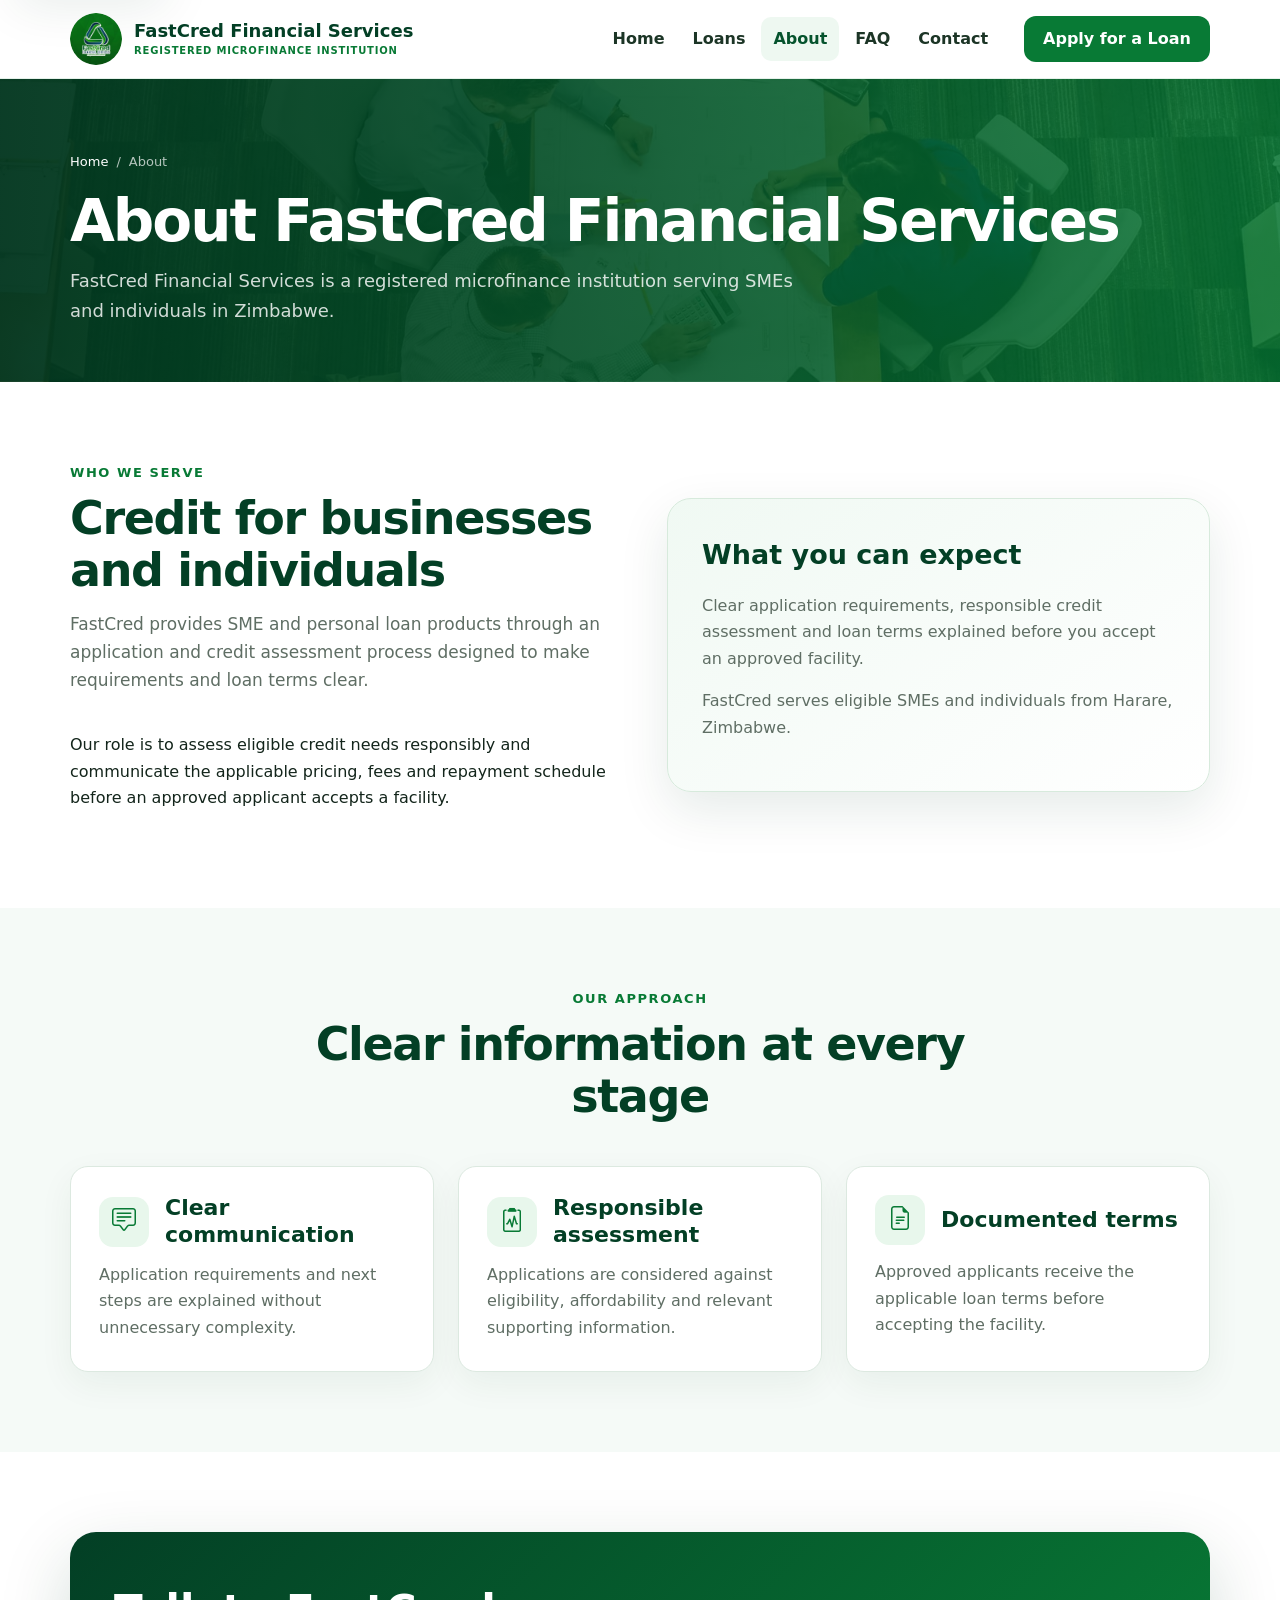
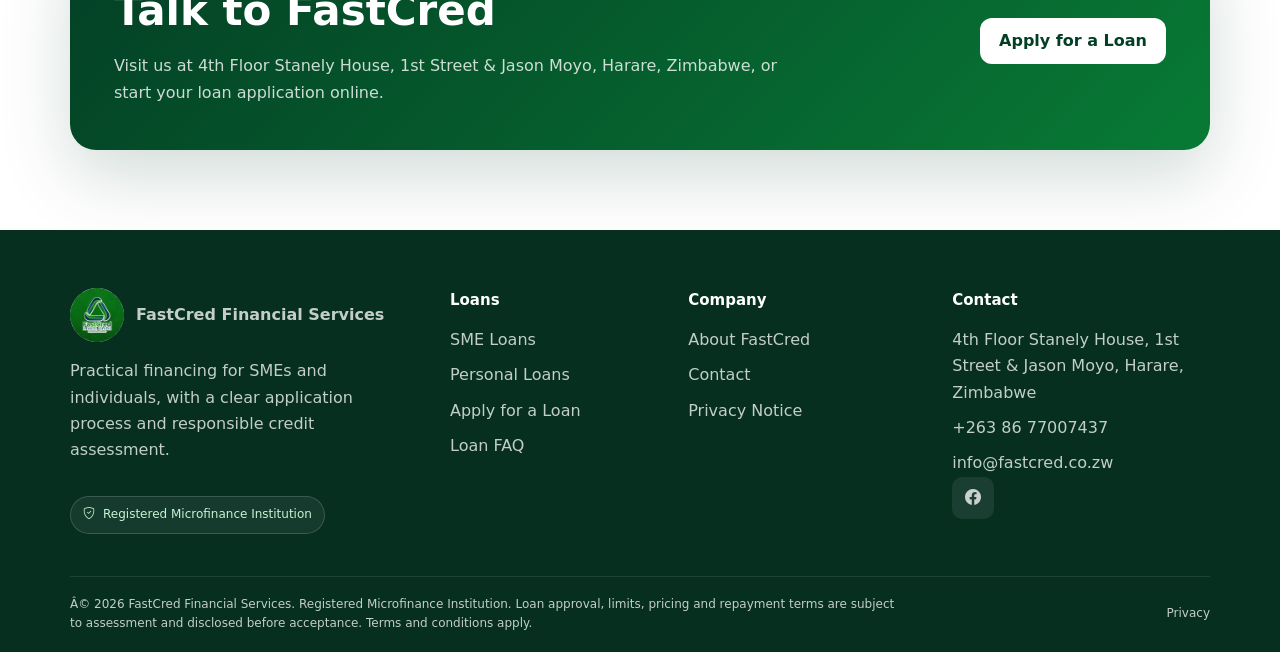
==== about.html @ 648b752f "Update address and improve SEO metadata" ====
<!DOCTYPE html>

<html lang="en"><head>
<meta charset="utf-8"/>
<meta content="width=device-width,initial-scale=1" name="viewport"/>
<title>About FastCred Financial Services | Registered Microfinance Institution Harare</title>
<meta content="Learn about FastCred Financial Services, a registered microfinance institution in Harare serving SMEs and individuals in Zimbabwe." name="description"/>
<link href="https://www.fastcred.co.zw/about.html" rel="canonical"/>
<meta content="#087a35" name="theme-color"/>
<meta content="website" property="og:type"/><meta content="About FastCred Financial Services | Registered Microfinance Institution Harare" property="og:title"/><meta content="Learn about FastCred Financial Services, a registered microfinance institution in Harare serving SMEs and individuals in Zimbabwe." property="og:description"/><meta content="https://www.fastcred.co.zw/about.html" property="og:url"/><meta content="https://www.fastcred.co.zw/assets/img/fastcred-og.webp" property="og:image"/>
<meta content="summary_large_image" name="twitter:card"/><meta content="About FastCred Financial Services | Registered Microfinance Institution Harare" name="twitter:title"/><meta content="Learn about FastCred Financial Services, a registered microfinance institution in Harare serving SMEs and individuals in Zimbabwe." name="twitter:description"/><meta content="https://www.fastcred.co.zw/assets/img/fastcred-og.webp" name="twitter:image"/>
<link href="assets/img/favicon.png" rel="icon"/><link href="assets/img/apple-touch-icon.png" rel="apple-touch-icon"/>
<link as="image" href="assets/img/fastcred-logo.webp" rel="preload" type="image/webp"/>
<link href="assets/vendor/bootstrap-icons/bootstrap-icons.min.css" rel="stylesheet"/>
<link href="assets/css/fastcred.css" rel="stylesheet"/>
<script type="application/ld+json">{"@context":"https://schema.org","@type":["FinancialService","LocalBusiness"],"name":"FastCred Financial Services","url":"https://www.fastcred.co.zw","image":"https://www.fastcred.co.zw/assets/img/fastcred-og.webp","telephone":"+263 86 77007437","email":"info@fastcred.co.zw","address":{"@type":"PostalAddress","streetAddress":"4th Floor Stanely House, 1st Street & Jason Moyo","addressLocality":"Harare","addressCountry":"ZW"},"description":"Registered Microfinance Institution in Harare, Zimbabwe offering SME and personal loans."}</script></head><body><a class="skip-link" href="#main">Skip to content</a><header class="site-header"><div class="container header-inner"><a aria-label="FastCred Financial Services home" class="brand" href="index.html"><img alt="FastCred Financial Services logo" height="52" src="assets/img/fastcred-logo.webp" width="52"/><span class="brand-copy"><span class="brand-name">FastCred Financial Services</span><span class="brand-status">Registered Microfinance Institution</span></span></a><nav aria-label="Primary navigation" class="nav"><ul class="nav-list"><li><a href="index.html">Home</a></li><li><a href="loans.html">Loans</a></li><li><a aria-current="page" href="about.html">About</a></li><li><a href="index.html#faq">FAQ</a></li><li><a href="contact.html">Contact</a></li></ul></nav><a class="btn btn-primary header-cta" href="apply.html">Apply for a Loan</a><button aria-expanded="false" aria-label="Open navigation menu" class="menu-toggle" type="button"><i aria-hidden="true" class="bi bi-list"></i></button></div></header><main id="main"><section class="page-hero"><div class="container"><div class="breadcrumbs"><a href="index.html">Home</a><span>/</span><span>About</span></div><h1>About FastCred Financial Services</h1><p>FastCred Financial Services is a registered microfinance institution serving SMEs and individuals in Zimbabwe.</p></div></section><section class="section"><div class="container split"><div><div class="section-head"><div class="section-kicker">Who we serve</div><h2>Credit for businesses and individuals</h2><p>FastCred provides SME and personal loan products through an application and credit assessment process designed to make requirements and loan terms clear.</p></div><p>Our role is to assess eligible credit needs responsibly and communicate the applicable pricing, fees and repayment schedule before an approved applicant accepts a facility.</p></div><aside class="info-panel"><h3>What you can expect</h3><p>Clear application requirements, responsible credit assessment and loan terms explained before you accept an approved facility.</p><p>FastCred serves eligible SMEs and individuals from Harare, Zimbabwe.</p></aside></div></section><section class="section section-soft"><div class="container"><div class="section-head center"><div class="section-kicker">Our approach</div><h2>Clear information at every stage</h2></div><div class="cards-3"><article class="card"><span class="card-icon"><i aria-hidden="true" class="bi bi-chat-square-text"></i></span><h3>Clear communication</h3><p>Application requirements and next steps are explained without unnecessary complexity.</p></article><article class="card"><span class="card-icon"><i aria-hidden="true" class="bi bi-clipboard2-pulse"></i></span><h3>Responsible assessment</h3><p>Applications are considered against eligibility, affordability and relevant supporting information.</p></article><article class="card"><span class="card-icon"><i aria-hidden="true" class="bi bi-file-earmark-text"></i></span><h3>Documented terms</h3><p>Approved applicants receive the applicable loan terms before accepting the facility.</p></article></div></div></section><section class="section"><div class="container"><div class="cta-band"><div><h2>Talk to FastCred</h2><p>Visit us at 4th Floor Stanely House, 1st Street & Jason Moyo, Harare, Zimbabwe, or start your loan application online.</p></div><a class="btn" href="apply.html">Apply for a Loan</a></div></div></section></main><footer class="site-footer"><div class="container"><div class="footer-grid"><div><a class="footer-brand" href="index.html"><img alt="FastCred Financial Services logo" height="54" src="assets/img/fastcred-logo.webp" width="54"/><strong>FastCred Financial Services</strong></a><p>Practical financing for SMEs and individuals, with a clear application process and responsible credit assessment.</p><span class="status-badge"><i aria-hidden="true" class="bi bi-shield-check"></i> Registered Microfinance Institution</span></div><div><h3>Loans</h3><ul><li><a href="sme-loans.html">SME Loans</a></li><li><a href="personal-loans.html">Personal Loans</a></li><li><a href="apply.html">Apply for a Loan</a></li><li><a href="index.html#faq">Loan FAQ</a></li></ul></div><div><h3>Company</h3><ul><li><a href="about.html">About FastCred</a></li><li><a href="contact.html">Contact</a></li><li><a href="privacy.html">Privacy Notice</a></li></ul></div><div><h3>Contact</h3><ul><li>4th Floor Stanely House, 1st Street & Jason Moyo, Harare, Zimbabwe</li><li><a href="tel:+2638677007437">+263 86 77007437</a></li><li><a href="mailto:info@fastcred.co.zw">info@fastcred.co.zw</a></li></ul><div aria-label="Social media" class="socials"><a aria-label="FastCred on Facebook" href="https://www.facebook.com/share/1ApMrbgxHn/?mibextid=wwXIfr" rel="noopener noreferrer" target="_blank"><i aria-hidden="true" class="bi bi-facebook"></i></a></div></div></div><div class="footer-bottom"><div class="disclaimer">Â© <span data-year=""></span> FastCred Financial Services. Registered Microfinance Institution. Loan approval, limits, pricing and repayment terms are subject to assessment and disclosed before acceptance. Terms and conditions apply.</div><div><a href="privacy.html">Privacy</a></div></div></div></footer><script defer="" src="assets/js/fastcred.js"></script></body></html>
---- assets/css/fastcred.css ----
:root{--fc-green:#087a35;--fc-green-dark:#05532d;--fc-green-deep:#033f25;--fc-lime:#34c759;--fc-navy:#083b55;--fc-ink:#13251b;--fc-muted:#5f6e64;--fc-bg:#f5faf7;--fc-white:#fff;--fc-line:#dce9e0;--fc-shadow:0 18px 50px rgba(3,63,37,.10);--s1:4px;--s2:8px;--s3:16px;--s4:24px;--s5:32px;--s6:48px;--s7:64px;--radius:18px;--header-h:78px}
*{box-sizing:border-box}html{scroll-behavior:smooth;scroll-padding-top:92px}body{margin:0;font-family:Inter,ui-sans-serif,system-ui,-apple-system,BlinkMacSystemFont,"Segoe UI",sans-serif;color:var(--fc-ink);background:#fff;line-height:1.65;-webkit-font-smoothing:antialiased}img{max-width:100%;height:auto}a{color:var(--fc-green);text-decoration:none}a:hover{color:var(--fc-green-dark)}:focus-visible{outline:3px solid #f0b429;outline-offset:3px;border-radius:6px}.container{width:min(1140px,calc(100% - 32px));margin-inline:auto}.skip-link{position:absolute;left:16px;top:-60px;z-index:9999;background:#fff;padding:10px 14px;border-radius:8px;box-shadow:var(--fc-shadow)}.skip-link:focus{top:12px}
.site-header{position:sticky;top:0;z-index:1000;background:rgba(255,255,255,.96);backdrop-filter:blur(14px);border-bottom:1px solid rgba(8,122,53,.10)}.header-inner{height:var(--header-h);display:flex;align-items:center;gap:var(--s4)}.brand{display:flex;align-items:center;gap:12px;min-width:250px;color:var(--fc-green-deep)}.brand img{width:52px;height:52px;object-fit:cover;border-radius:50%;display:block}.brand-copy{display:flex;flex-direction:column;line-height:1.05}.brand-name{font-weight:850;font-size:18px}.brand-status{font-size:10px;letter-spacing:.08em;text-transform:uppercase;color:var(--fc-green);font-weight:750;margin-top:5px}.nav{margin-left:auto}.nav-list{display:flex;align-items:center;gap:4px;list-style:none;margin:0;padding:0}.nav-list a{display:inline-flex;align-items:center;justify-content:center;min-height:44px;padding:8px 12px;color:#1c3526;font-weight:650;border-radius:10px}.nav-list a:hover,.nav-list a[aria-current="page"]{background:#eef8f1;color:var(--fc-green-dark)}.btn{display:inline-flex;align-items:center;justify-content:center;gap:8px;min-height:46px;padding:10px 18px;border-radius:12px;border:1px solid transparent;font-weight:800;line-height:1.1;transition:.2s ease;cursor:pointer}.btn-primary{background:var(--fc-green);color:#fff}.btn-primary:hover{background:var(--fc-green-dark);color:#fff;transform:translateY(-1px)}.btn-outline{border-color:rgba(255,255,255,.62);color:#fff;background:transparent}.btn-outline:hover{background:#fff;color:var(--fc-green-dark)}.btn-light-outline{border-color:#c9ddd0;color:var(--fc-green-dark);background:#fff}.btn-light-outline:hover{border-color:var(--fc-green);background:#f0f8f3}.header-cta{white-space:nowrap}.menu-toggle{display:none;margin-left:auto;width:46px;height:46px;border:1px solid var(--fc-line);background:#fff;border-radius:12px;align-items:center;justify-content:center;font-size:24px;color:var(--fc-green-deep)}
 .hero{position:relative;overflow:hidden;background-image:linear-gradient(90deg,rgba(2,45,27,.94) 0%,rgba(3,70,39,.88) 46%,rgba(4,92,44,.66) 100%),url("../img/fastcred-hero.webp");background-size:cover;background-position:center 43%;color:#fff;padding:96px 0 82px;isolation:isolate}.hero:before,.hero:after{content:"";position:absolute;border-radius:50%;filter:blur(0);pointer-events:none}.hero:before{width:520px;height:520px;right:-220px;top:-220px;background:rgba(77,220,118,.14)}.hero:after{width:420px;height:420px;left:-250px;bottom:-300px;background:rgba(255,255,255,.08)}.hero-grid{position:relative;display:grid;grid-template-columns:1.08fr .92fr;gap:64px;align-items:center}.eyebrow{display:inline-flex;align-items:center;gap:8px;padding:8px 12px;border-radius:999px;background:rgba(255,255,255,.11);border:1px solid rgba(255,255,255,.18);font-size:13px;font-weight:800;letter-spacing:.03em}.hero h1{font-size:clamp(42px,5.7vw,72px);line-height:1.02;margin:20px 0 20px;letter-spacing:-.045em;max-width:820px}.hero h1 span{color:#97f0ae}.hero p{font-size:19px;color:rgba(255,255,255,.84);max-width:660px;margin:0 0 28px}.hero-actions{display:flex;flex-wrap:wrap;gap:12px}.trust-row{display:flex;flex-wrap:wrap;gap:18px;margin-top:32px;color:rgba(255,255,255,.82);font-size:14px}.trust-item{display:flex;align-items:center;gap:8px}.trust-dot{width:8px;height:8px;background:#91f2aa;border-radius:50%;box-shadow:0 0 0 5px rgba(145,242,170,.12)}.loan-visual{position:relative;background:rgba(255,255,255,.97);color:var(--fc-ink);border-radius:28px;padding:30px;box-shadow:0 30px 90px rgba(2,28,17,.30);border:1px solid rgba(255,255,255,.7)}.loan-visual .mini-label{color:var(--fc-muted);font-size:13px;font-weight:750;text-transform:uppercase;letter-spacing:.08em}.loan-visual h2{font-size:28px;line-height:1.18;color:var(--fc-green-deep);margin:8px 0 20px}.loan-path{display:grid;gap:12px}.loan-step{display:flex;align-items:center;gap:14px;padding:14px;border-radius:14px;background:#f4faf6}.step-icon{width:42px;height:42px;flex:0 0 42px;border-radius:12px;background:#e5f7ea;color:var(--fc-green);display:inline-flex;align-items:center;justify-content:center;font-size:20px}.loan-step strong{display:block;font-size:15px}.loan-step small{display:block;color:var(--fc-muted);margin-top:2px}.visual-note{margin-top:18px;padding:14px 16px;border-left:4px solid var(--fc-green);background:#edf8f1;border-radius:10px;font-size:13px;color:#34513e}
.section{padding:80px 0}.section-soft{background:var(--fc-bg)}.section-dark{background:var(--fc-green-deep);color:#fff}.section-head{max-width:720px;margin-bottom:38px}.section-head.center{text-align:center;margin-inline:auto;margin-bottom:44px}.section-kicker{font-size:13px;font-weight:850;text-transform:uppercase;letter-spacing:.12em;color:var(--fc-green);margin-bottom:10px}.section-dark .section-kicker{color:#9eeaae}.section-head h2{font-size:clamp(30px,4vw,46px);line-height:1.12;letter-spacing:-.03em;margin:0 0 14px;color:var(--fc-green-deep)}.section-dark .section-head h2{color:#fff}.section-head p{margin:0;color:var(--fc-muted);font-size:17px}.section-dark .section-head p{color:rgba(255,255,255,.78)}
.cards-2,.cards-3,.cards-4{display:grid;gap:24px}.cards-2{grid-template-columns:repeat(2,1fr)}.cards-3{grid-template-columns:repeat(3,1fr)}.cards-4{grid-template-columns:repeat(4,1fr)}.card{background:#fff;border:1px solid var(--fc-line);border-radius:var(--radius);padding:28px;box-shadow:0 12px 35px rgba(3,63,37,.06)}.card-icon{width:50px;height:50px;display:inline-flex;align-items:center;justify-content:center;border-radius:14px;background:#e8f7ec;color:var(--fc-green);font-size:24px;margin-bottom:18px}.card h2,.card h3{font-size:22px;line-height:1.2;color:var(--fc-green-deep);margin:0 0 10px}.card p{color:var(--fc-muted);margin:0 0 18px}.card-link{font-weight:800;display:inline-flex;align-items:center;gap:7px}.feature-list{list-style:none;padding:0;margin:18px 0 0;display:grid;gap:10px}.feature-list li{display:flex;align-items:flex-start;gap:10px;color:#405247}.feature-list i{color:var(--fc-green);font-size:18px;line-height:1.45}
.process{display:grid;grid-template-columns:repeat(4,1fr);gap:18px;counter-reset:step}.process-step{position:relative;padding:26px 22px;background:#fff;border:1px solid var(--fc-line);border-radius:18px}.process-step:before{counter-increment:step;content:counter(step);display:inline-flex;align-items:center;justify-content:center;width:38px;height:38px;border-radius:50%;background:var(--fc-green);color:#fff;font-weight:900;margin-bottom:18px}.process-step h3{font-size:18px;margin:0 0 8px;color:var(--fc-green-deep)}.process-step p{margin:0;color:var(--fc-muted);font-size:14px}
.split{display:grid;grid-template-columns:1fr 1fr;gap:54px;align-items:center}.check-grid{display:grid;grid-template-columns:1fr 1fr;gap:12px}.check-item{display:flex;align-items:center;gap:10px;padding:13px 14px;border:1px solid var(--fc-line);border-radius:12px;background:#fff}.check-item i{color:var(--fc-green);font-size:20px}.info-panel{padding:34px;border-radius:24px;background:linear-gradient(145deg,#f0f9f3,#fff);border:1px solid #d7eadc;box-shadow:var(--fc-shadow)}.info-panel h3{font-size:27px;color:var(--fc-green-deep);margin:0 0 12px}.info-panel p{color:var(--fc-muted)}
.faq{display:grid;gap:12px}.faq details{border:1px solid var(--fc-line);border-radius:14px;background:#fff;padding:0 18px}.faq summary{cursor:pointer;list-style:none;display:flex;align-items:center;justify-content:space-between;gap:16px;min-height:62px;font-weight:800;color:var(--fc-green-deep)}.faq summary::-webkit-details-marker{display:none}.faq summary:after{content:"+";font-size:24px;color:var(--fc-green)}.faq details[open] summary:after{content:"−"}.faq .answer{padding:0 0 18px;color:var(--fc-muted)}
.cta-band{background:linear-gradient(135deg,var(--fc-green-deep),var(--fc-green));border-radius:26px;padding:44px;display:flex;align-items:center;justify-content:space-between;gap:30px;color:#fff;box-shadow:0 26px 70px rgba(3,63,37,.18)}.cta-band h2{font-size:clamp(28px,4vw,42px);margin:0 0 8px}.cta-band p{margin:0;color:rgba(255,255,255,.8);max-width:680px}.cta-band .btn{background:#fff;color:var(--fc-green-deep)}
.page-hero{background:linear-gradient(135deg,#063d27,#087a35);color:#fff;padding:72px 0 56px}.page-hero .breadcrumbs{display:flex;align-items:center;gap:8px;font-size:13px;color:rgba(255,255,255,.7);margin-bottom:18px}.page-hero .breadcrumbs a{color:#fff}.page-hero h1{font-size:clamp(38px,5vw,58px);line-height:1.07;letter-spacing:-.035em;margin:0 0 14px}.page-hero p{max-width:760px;font-size:18px;color:rgba(255,255,255,.82);margin:0}.form-wrap{display:grid;grid-template-columns:1.15fr .85fr;gap:32px;align-items:start}.form-card{background:#fff;border:1px solid var(--fc-line);border-radius:22px;padding:32px;box-shadow:var(--fc-shadow)}.form-grid{display:grid;grid-template-columns:1fr 1fr;gap:18px}.field{display:flex;flex-direction:column;gap:7px}.field.full{grid-column:1/-1}.field label{font-weight:750;font-size:14px;color:#2e4435}.field input,.field select,.field textarea{width:100%;min-height:48px;border:1px solid #cbded1;border-radius:11px;padding:10px 12px;background:#fff;color:var(--fc-ink);font:inherit}.field textarea{min-height:120px;resize:vertical}.field input:focus,.field select:focus,.field textarea:focus{outline:3px solid rgba(8,122,53,.12);border-color:var(--fc-green)}.help{font-size:12px;color:var(--fc-muted)}.form-status{display:none;margin-top:14px;padding:12px;border-radius:10px}.contact-stack{display:grid;gap:14px}.contact-item{display:flex;align-items:flex-start;gap:13px;padding:18px;border:1px solid var(--fc-line);border-radius:14px;background:#fff}.contact-item i{width:40px;height:40px;display:inline-flex;align-items:center;justify-content:center;border-radius:11px;background:#e8f7ec;color:var(--fc-green);font-size:20px;flex:0 0 40px}.contact-item strong{display:block;color:var(--fc-green-deep)}.contact-item span,.contact-item a{color:var(--fc-muted)}
.site-footer{background:#062f20;color:rgba(255,255,255,.76);padding:58px 0 0}.footer-grid{display:grid;grid-template-columns:1.35fr .8fr .9fr 1fr;gap:32px;padding-bottom:42px}.footer-brand{display:flex;align-items:center;gap:12px;margin-bottom:16px;color:#fff}.footer-brand img{width:54px;height:54px;border-radius:50%;object-fit:cover}.site-footer h2,.site-footer h3{color:#fff}.site-footer h3{font-size:15px;margin:0 0 14px}.site-footer ul{list-style:none;padding:0;margin:0;display:grid;gap:9px}.site-footer a{color:rgba(255,255,255,.76)}.site-footer a:hover{color:#fff}.status-badge{display:inline-flex;align-items:center;gap:8px;margin-top:16px;padding:8px 12px;border:1px solid rgba(255,255,255,.16);border-radius:999px;font-size:12px;color:#c7f4d2;background:rgba(255,255,255,.06)}.footer-bottom{border-top:1px solid rgba(255,255,255,.10);padding:18px 0;display:flex;align-items:center;justify-content:space-between;gap:16px;font-size:12px}.disclaimer{max-width:840px}.socials{display:flex;align-items:center;gap:8px}.socials a{width:42px;height:42px;display:inline-flex;align-items:center;justify-content:center;border-radius:10px;background:rgba(255,255,255,.08)}
@media(max-width:1024px){.brand{min-width:auto}.brand-status{display:none}.nav-list a{padding:8px 9px}.hero-grid{gap:36px}.cards-4{grid-template-columns:repeat(2,1fr)}.process{grid-template-columns:repeat(2,1fr)}.footer-grid{grid-template-columns:repeat(2,1fr)}}
@media(max-width:860px){:root{--header-h:70px}.header-inner{gap:12px}.brand img{width:46px;height:46px}.brand-name{font-size:16px}.header-cta{margin-left:auto}.menu-toggle{display:inline-flex}.nav{position:fixed;inset:70px 0 auto 0;background:#fff;border-bottom:1px solid var(--fc-line);box-shadow:0 18px 40px rgba(3,63,37,.12);padding:12px 16px 18px;transform:translateY(-140%);opacity:0;visibility:hidden;transition:.22s ease;z-index:999}.nav.open{transform:translateY(0);opacity:1;visibility:visible}.nav-list{flex-direction:column;align-items:stretch}.nav-list a{justify-content:flex-start;width:100%;min-height:46px}.hero{padding:70px 0 56px}.hero-grid,.split,.form-wrap{grid-template-columns:1fr}.loan-visual{max-width:620px}.cards-3{grid-template-columns:1fr 1fr}.footer-grid{grid-template-columns:1fr 1fr}.desktop-only{display:none!important}}
@media(max-width:640px){.container{width:min(100% - 24px,1140px)}.header-cta{padding:9px 12px;min-height:44px;font-size:13px}.brand-copy{display:none}.hero h1{font-size:42px}.hero p{font-size:17px}.hero-actions .btn{width:100%}.trust-row{gap:12px}.section{padding:58px 0}.cards-2,.cards-3,.cards-4,.process,.check-grid,.form-grid,.footer-grid{grid-template-columns:1fr}.loan-visual{padding:22px}.cta-band{padding:28px;align-items:flex-start;flex-direction:column}.cta-band .btn{width:100%}.form-card{padding:22px}.page-hero{padding:54px 0 42px}.footer-bottom{align-items:flex-start;flex-direction:column}.socials{margin-top:4px}}
@media(prefers-reduced-motion:reduce){*{scroll-behavior:auto!important;transition:none!important}}


/* FastCred final UI/UX refinements */
.hero::before{width:620px;height:620px;right:-260px;top:-260px;background:rgba(92,230,132,.12);z-index:-1}
.hero::after{width:500px;height:500px;left:-300px;bottom:-360px;background:rgba(255,255,255,.07);z-index:-1}
.hero-grid{min-height:520px}
.hero-grid>div:first-child{max-width:760px}
.hero .loan-visual{backdrop-filter:blur(5px);-webkit-backdrop-filter:blur(5px)}

/* Every decorative icon sits on the same horizontal row as its label/heading. */
.card{display:grid;grid-template-columns:50px minmax(0,1fr);column-gap:16px;row-gap:14px;align-content:start;transition:transform .2s ease,box-shadow .2s ease,border-color .2s ease}
.card:hover{transform:translateY(-3px);box-shadow:0 18px 42px rgba(3,63,37,.10);border-color:#c9e2d1}
.card-icon{grid-column:1;grid-row:1;margin:0;align-self:center}
.card h2,.card h3{grid-column:2;grid-row:1;align-self:center;margin:0}
.card>p,.card>.feature-list,.card>.card-link,.card>ul,.card>ol{grid-column:1/-1}
.card>p{margin:0 0 2px}
.card>.feature-list{margin:0}
.card>.card-link{margin-top:2px;justify-self:start}
.feature-list li{align-items:center;min-height:28px}
.feature-list i{line-height:1;flex:0 0 auto}
.contact-item{align-items:center}
.contact-item>div{min-width:0}
.contact-item strong{margin-bottom:3px}
.status-badge,.eyebrow,.card-link,.trust-item,.check-item,.loan-step,.footer-brand{align-items:center}
.btn{transition:transform .18s ease,box-shadow .18s ease,background-color .18s ease,border-color .18s ease}
.btn:hover{transform:translateY(-1px)}
.btn:focus-visible,.nav-list a:focus-visible,.menu-toggle:focus-visible,.card-link:focus-visible,.socials a:focus-visible{outline:3px solid rgba(20,150,67,.28);outline-offset:3px}
.page-hero{background-image:linear-gradient(90deg,rgba(2,54,31,.96),rgba(5,116,51,.85)),url("../img/fastcred-hero.webp");background-size:cover;background-position:center 45%}

@media(max-width:860px){.hero{background-position:58% center;padding:70px 0 58px}.hero-grid{min-height:auto}.loan-visual{background:rgba(255,255,255,.98)}}
@media(max-width:640px){.card{grid-template-columns:46px minmax(0,1fr);padding:22px;column-gap:13px}.card-icon{width:46px;height:46px;font-size:21px}.hero{background-position:62% center}.hero h1{font-size:clamp(38px,12vw,48px)}}

/* Final alignment and card action fixes */
.card>.btn{grid-column:1/-1;justify-self:start;width:auto;min-width:max-content}
.process-step{display:grid;grid-template-columns:38px minmax(0,1fr);column-gap:14px;row-gap:14px;align-content:start}
.process-step:before{grid-column:1;grid-row:1;margin:0;align-self:center}
.process-step h3{grid-column:2;grid-row:1;align-self:center;margin:0}
.process-step p{grid-column:1/-1;margin:0}
@media(max-width:640px){.card>.btn{width:auto;max-width:100%}.process-step{grid-template-columns:38px minmax(0,1fr)}}

/* Explicit process title rows: number and heading stay horizontally aligned. */
.process{counter-reset:none}
.process-step{display:block;padding:26px 22px}
.process-step:before{content:none!important;display:none!important}
.process-title{display:flex;align-items:center;gap:14px;margin-bottom:14px;min-width:0}
.process-number{width:38px;height:38px;flex:0 0 38px;border-radius:50%;background:var(--fc-green);color:#fff;font-weight:900;display:inline-flex;align-items:center;justify-content:center;line-height:1}
.process-title h3{margin:0;min-width:0}
.process-step>p{margin:0}
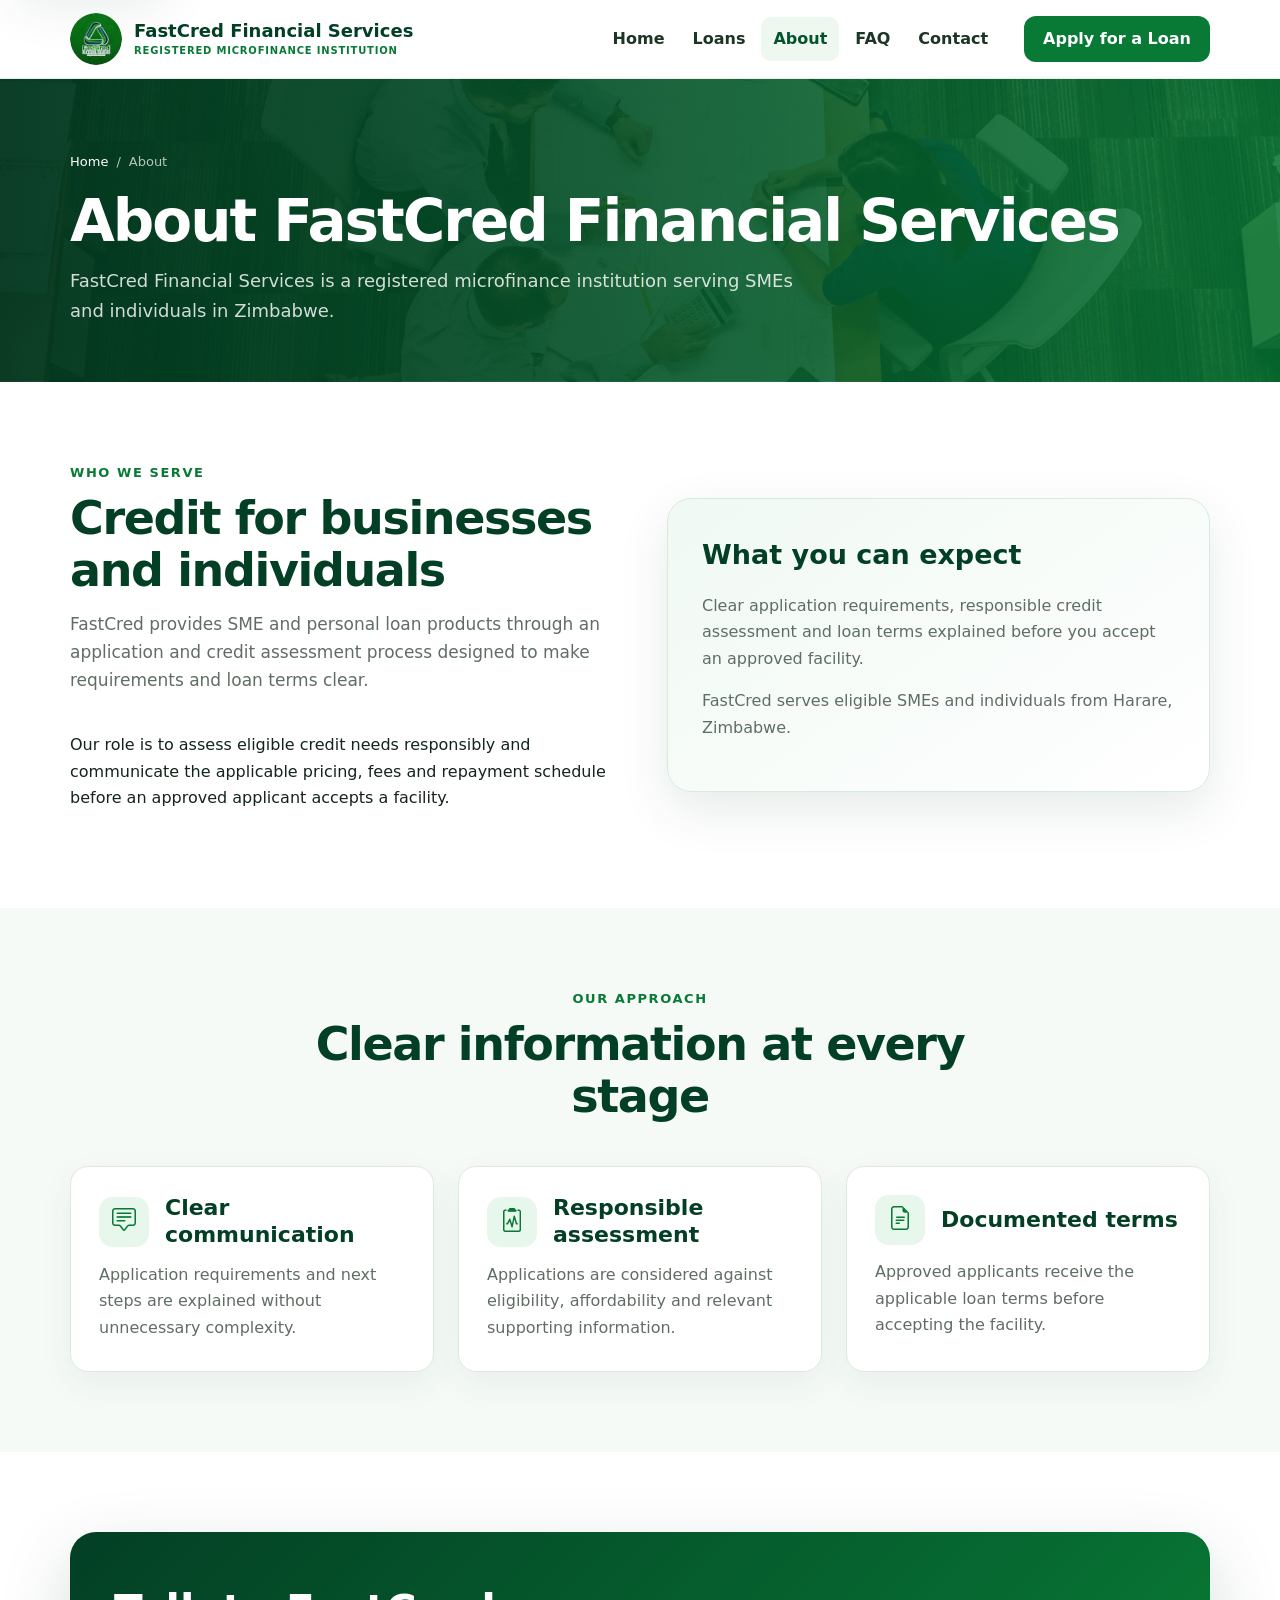
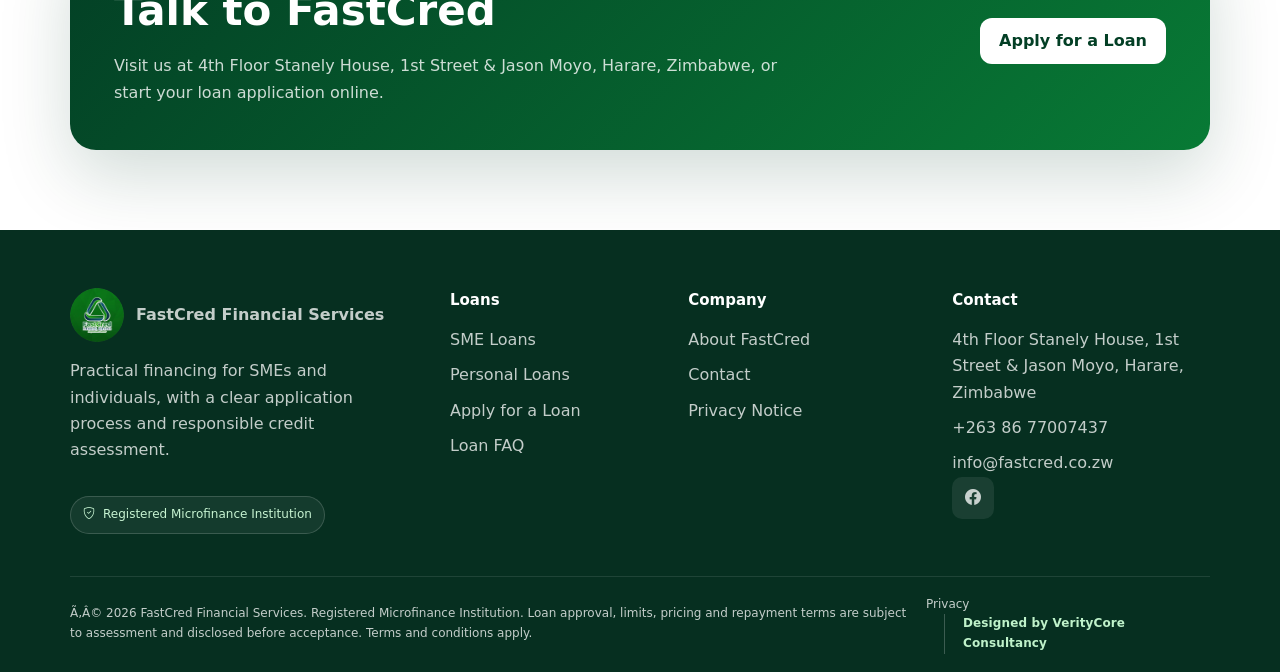
==== commit 616f3d9c: "Improve logo clarity with transparent asset" ====
--- a/about.html
+++ b/about.html
@@ -10,7 +10,7 @@
 <meta content="website" property="og:type"/><meta content="About FastCred Financial Services | Registered Microfinance Institution Harare" property="og:title"/><meta content="Learn about FastCred Financial Services, a registered microfinance institution in Harare serving SMEs and individuals in Zimbabwe." property="og:description"/><meta content="https://www.fastcred.co.zw/about.html" property="og:url"/><meta content="https://www.fastcred.co.zw/assets/img/fastcred-og.webp" property="og:image"/>
 <meta content="summary_large_image" name="twitter:card"/><meta content="About FastCred Financial Services | Registered Microfinance Institution Harare" name="twitter:title"/><meta content="Learn about FastCred Financial Services, a registered microfinance institution in Harare serving SMEs and individuals in Zimbabwe." name="twitter:description"/><meta content="https://www.fastcred.co.zw/assets/img/fastcred-og.webp" name="twitter:image"/>
 <link href="assets/img/favicon.png" rel="icon"/><link href="assets/img/apple-touch-icon.png" rel="apple-touch-icon"/>
-<link as="image" href="assets/img/fastcred-logo.webp" rel="preload" type="image/webp"/>
+<link as="image" href="assets/img/fastcred-logo-transparent.webp" rel="preload" type="image/webp"/>
 <link href="assets/vendor/bootstrap-icons/bootstrap-icons.min.css" rel="stylesheet"/>
 <link href="assets/css/fastcred.css" rel="stylesheet"/>
-<script type="application/ld+json">{"@context":"https://schema.org","@type":["FinancialService","LocalBusiness"],"name":"FastCred Financial Services","url":"https://www.fastcred.co.zw","image":"https://www.fastcred.co.zw/assets/img/fastcred-og.webp","telephone":"+263 86 77007437","email":"info@fastcred.co.zw","address":{"@type":"PostalAddress","streetAddress":"4th Floor Stanely House, 1st Street & Jason Moyo","addressLocality":"Harare","addressCountry":"ZW"},"description":"Registered Microfinance Institution in Harare, Zimbabwe offering SME and personal loans."}</script></head><body><a class="skip-link" href="#main">Skip to content</a><header class="site-header"><div class="container header-inner"><a aria-label="FastCred Financial Services home" class="brand" href="index.html"><img alt="FastCred Financial Services logo" height="52" src="assets/img/fastcred-logo.webp" width="52"/><span class="brand-copy"><span class="brand-name">FastCred Financial Services</span><span class="brand-status">Registered Microfinance Institution</span></span></a><nav aria-label="Primary navigation" class="nav"><ul class="nav-list"><li><a href="index.html">Home</a></li><li><a href="loans.html">Loans</a></li><li><a aria-current="page" href="about.html">About</a></li><li><a href="index.html#faq">FAQ</a></li><li><a href="contact.html">Contact</a></li></ul></nav><a class="btn btn-primary header-cta" href="apply.html">Apply for a Loan</a><button aria-expanded="false" aria-label="Open navigation menu" class="menu-toggle" type="button"><i aria-hidden="true" class="bi bi-list"></i></button></div></header><main id="main"><section class="page-hero"><div class="container"><div class="breadcrumbs"><a href="index.html">Home</a><span>/</span><span>About</span></div><h1>About FastCred Financial Services</h1><p>FastCred Financial Services is a registered microfinance institution serving SMEs and individuals in Zimbabwe.</p></div></section><section class="section"><div class="container split"><div><div class="section-head"><div class="section-kicker">Who we serve</div><h2>Credit for businesses and individuals</h2><p>FastCred provides SME and personal loan products through an application and credit assessment process designed to make requirements and loan terms clear.</p></div><p>Our role is to assess eligible credit needs responsibly and communicate the applicable pricing, fees and repayment schedule before an approved applicant accepts a facility.</p></div><aside class="info-panel"><h3>What you can expect</h3><p>Clear application requirements, responsible credit assessment and loan terms explained before you accept an approved facility.</p><p>FastCred serves eligible SMEs and individuals from Harare, Zimbabwe.</p></aside></div></section><section class="section section-soft"><div class="container"><div class="section-head center"><div class="section-kicker">Our approach</div><h2>Clear information at every stage</h2></div><div class="cards-3"><article class="card"><span class="card-icon"><i aria-hidden="true" class="bi bi-chat-square-text"></i></span><h3>Clear communication</h3><p>Application requirements and next steps are explained without unnecessary complexity.</p></article><article class="card"><span class="card-icon"><i aria-hidden="true" class="bi bi-clipboard2-pulse"></i></span><h3>Responsible assessment</h3><p>Applications are considered against eligibility, affordability and relevant supporting information.</p></article><article class="card"><span class="card-icon"><i aria-hidden="true" class="bi bi-file-earmark-text"></i></span><h3>Documented terms</h3><p>Approved applicants receive the applicable loan terms before accepting the facility.</p></article></div></div></section><section class="section"><div class="container"><div class="cta-band"><div><h2>Talk to FastCred</h2><p>Visit us at 4th Floor Stanely House, 1st Street & Jason Moyo, Harare, Zimbabwe, or start your loan application online.</p></div><a class="btn" href="apply.html">Apply for a Loan</a></div></div></section></main><footer class="site-footer"><div class="container"><div class="footer-grid"><div><a class="footer-brand" href="index.html"><img alt="FastCred Financial Services logo" height="54" src="assets/img/fastcred-logo.webp" width="54"/><strong>FastCred Financial Services</strong></a><p>Practical financing for SMEs and individuals, with a clear application process and responsible credit assessment.</p><span class="status-badge"><i aria-hidden="true" class="bi bi-shield-check"></i> Registered Microfinance Institution</span></div><div><h3>Loans</h3><ul><li><a href="sme-loans.html">SME Loans</a></li><li><a href="personal-loans.html">Personal Loans</a></li><li><a href="apply.html">Apply for a Loan</a></li><li><a href="index.html#faq">Loan FAQ</a></li></ul></div><div><h3>Company</h3><ul><li><a href="about.html">About FastCred</a></li><li><a href="contact.html">Contact</a></li><li><a href="privacy.html">Privacy Notice</a></li></ul></div><div><h3>Contact</h3><ul><li>4th Floor Stanely House, 1st Street & Jason Moyo, Harare, Zimbabwe</li><li><a href="tel:+2638677007437">+263 86 77007437</a></li><li><a href="mailto:info@fastcred.co.zw">info@fastcred.co.zw</a></li></ul><div aria-label="Social media" class="socials"><a aria-label="FastCred on Facebook" href="https://www.facebook.com/share/1ApMrbgxHn/?mibextid=wwXIfr" rel="noopener noreferrer" target="_blank"><i aria-hidden="true" class="bi bi-facebook"></i></a></div></div></div><div class="footer-bottom"><div class="disclaimer">Â© <span data-year=""></span> FastCred Financial Services. Registered Microfinance Institution. Loan approval, limits, pricing and repayment terms are subject to assessment and disclosed before acceptance. Terms and conditions apply.</div><div><a href="privacy.html">Privacy</a></div></div></div></footer><script defer="" src="assets/js/fastcred.js"></script></body></html>+<script type="application/ld+json">{"@context":"https://schema.org","@type":["FinancialService","LocalBusiness"],"name":"FastCred Financial Services","url":"https://www.fastcred.co.zw","image":"https://www.fastcred.co.zw/assets/img/fastcred-og.webp","telephone":"+263 86 77007437","email":"info@fastcred.co.zw","address":{"@type":"PostalAddress","streetAddress":"4th Floor Stanely House, 1st Street & Jason Moyo","addressLocality":"Harare","addressCountry":"ZW"},"description":"Registered Microfinance Institution in Harare, Zimbabwe offering SME and personal loans."}</script></head><body><a class="skip-link" href="#main">Skip to content</a><header class="site-header"><div class="container header-inner"><a aria-label="FastCred Financial Services home" class="brand" href="index.html"><img alt="FastCred Financial Services logo" height="52" src="assets/img/fastcred-logo-transparent.webp" width="52"/><span class="brand-copy"><span class="brand-name">FastCred Financial Services</span><span class="brand-status">Registered Microfinance Institution</span></span></a><nav aria-label="Primary navigation" class="nav"><ul class="nav-list"><li><a href="index.html">Home</a></li><li><a href="loans.html">Loans</a></li><li><a aria-current="page" href="about.html">About</a></li><li><a href="index.html#faq">FAQ</a></li><li><a href="contact.html">Contact</a></li></ul></nav><a class="btn btn-primary header-cta" href="apply.html">Apply for a Loan</a><button aria-expanded="false" aria-label="Open navigation menu" class="menu-toggle" type="button"><i aria-hidden="true" class="bi bi-list"></i></button></div></header><main id="main"><section class="page-hero"><div class="container"><div class="breadcrumbs"><a href="index.html">Home</a><span>/</span><span>About</span></div><h1>About FastCred Financial Services</h1><p>FastCred Financial Services is a registered microfinance institution serving SMEs and individuals in Zimbabwe.</p></div></section><section class="section"><div class="container split"><div><div class="section-head"><div class="section-kicker">Who we serve</div><h2>Credit for businesses and individuals</h2><p>FastCred provides SME and personal loan products through an application and credit assessment process designed to make requirements and loan terms clear.</p></div><p>Our role is to assess eligible credit needs responsibly and communicate the applicable pricing, fees and repayment schedule before an approved applicant accepts a facility.</p></div><aside class="info-panel"><h3>What you can expect</h3><p>Clear application requirements, responsible credit assessment and loan terms explained before you accept an approved facility.</p><p>FastCred serves eligible SMEs and individuals from Harare, Zimbabwe.</p></aside></div></section><section class="section section-soft"><div class="container"><div class="section-head center"><div class="section-kicker">Our approach</div><h2>Clear information at every stage</h2></div><div class="cards-3"><article class="card"><span class="card-icon"><i aria-hidden="true" class="bi bi-chat-square-text"></i></span><h3>Clear communication</h3><p>Application requirements and next steps are explained without unnecessary complexity.</p></article><article class="card"><span class="card-icon"><i aria-hidden="true" class="bi bi-clipboard2-pulse"></i></span><h3>Responsible assessment</h3><p>Applications are considered against eligibility, affordability and relevant supporting information.</p></article><article class="card"><span class="card-icon"><i aria-hidden="true" class="bi bi-file-earmark-text"></i></span><h3>Documented terms</h3><p>Approved applicants receive the applicable loan terms before accepting the facility.</p></article></div></div></section><section class="section"><div class="container"><div class="cta-band"><div><h2>Talk to FastCred</h2><p>Visit us at 4th Floor Stanely House, 1st Street & Jason Moyo, Harare, Zimbabwe, or start your loan application online.</p></div><a class="btn" href="apply.html">Apply for a Loan</a></div></div></section></main><footer class="site-footer"><div class="container"><div class="footer-grid"><div><a class="footer-brand" href="index.html"><img alt="FastCred Financial Services logo" height="54" src="assets/img/fastcred-logo-transparent.webp" width="54"/><strong>FastCred Financial Services</strong></a><p>Practical financing for SMEs and individuals, with a clear application process and responsible credit assessment.</p><span class="status-badge"><i aria-hidden="true" class="bi bi-shield-check"></i> Registered Microfinance Institution</span></div><div><h3>Loans</h3><ul><li><a href="sme-loans.html">SME Loans</a></li><li><a href="personal-loans.html">Personal Loans</a></li><li><a href="apply.html">Apply for a Loan</a></li><li><a href="index.html#faq">Loan FAQ</a></li></ul></div><div><h3>Company</h3><ul><li><a href="about.html">About FastCred</a></li><li><a href="contact.html">Contact</a></li><li><a href="privacy.html">Privacy Notice</a></li></ul></div><div><h3>Contact</h3><ul><li>4th Floor Stanely House, 1st Street & Jason Moyo, Harare, Zimbabwe</li><li><a href="tel:+2638677007437">+263 86 77007437</a></li><li><a href="mailto:info@fastcred.co.zw">info@fastcred.co.zw</a></li></ul><div aria-label="Social media" class="socials"><a aria-label="FastCred on Facebook" href="https://www.facebook.com/share/1ApMrbgxHn/?mibextid=wwXIfr" rel="noopener noreferrer" target="_blank"><i aria-hidden="true" class="bi bi-facebook"></i></a></div></div></div><div class="footer-bottom"><div class="disclaimer">Ã‚Â© <span data-year=""></span> FastCred Financial Services. Registered Microfinance Institution. Loan approval, limits, pricing and repayment terms are subject to assessment and disclosed before acceptance. Terms and conditions apply.</div><div><a href="privacy.html">Privacy</a></div></div></div></footer><script defer="" src="assets/js/fastcred.js"></script></body></html>
--- a/assets/css/fastcred.css
+++ b/assets/css/fastcred.css
@@ -1,5 +1,6 @@
 
 :root{--fc-green:#087a35;--fc-green-dark:#05532d;--fc-green-deep:#033f25;--fc-lime:#34c759;--fc-navy:#083b55;--fc-ink:#13251b;--fc-muted:#5f6e64;--fc-bg:#f5faf7;--fc-white:#fff;--fc-line:#dce9e0;--fc-shadow:0 18px 50px rgba(3,63,37,.10);--s1:4px;--s2:8px;--s3:16px;--s4:24px;--s5:32px;--s6:48px;--s7:64px;--radius:18px;--header-h:78px}
+@font-face{font-family:bootstrap-icons;src:url("../vendor/bootstrap-icons/fonts/bootstrap-icons.woff2?dd67030699838ea613ee6dbda90effa6") format("woff2");font-display:swap}
 *{box-sizing:border-box}html{scroll-behavior:smooth;scroll-padding-top:92px}body{margin:0;font-family:Inter,ui-sans-serif,system-ui,-apple-system,BlinkMacSystemFont,"Segoe UI",sans-serif;color:var(--fc-ink);background:#fff;line-height:1.65;-webkit-font-smoothing:antialiased}img{max-width:100%;height:auto}a{color:var(--fc-green);text-decoration:none}a:hover{color:var(--fc-green-dark)}:focus-visible{outline:3px solid #f0b429;outline-offset:3px;border-radius:6px}.container{width:min(1140px,calc(100% - 32px));margin-inline:auto}.skip-link{position:absolute;left:16px;top:-60px;z-index:9999;background:#fff;padding:10px 14px;border-radius:8px;box-shadow:var(--fc-shadow)}.skip-link:focus{top:12px}
 .site-header{position:sticky;top:0;z-index:1000;background:rgba(255,255,255,.96);backdrop-filter:blur(14px);border-bottom:1px solid rgba(8,122,53,.10)}.header-inner{height:var(--header-h);display:flex;align-items:center;gap:var(--s4)}.brand{display:flex;align-items:center;gap:12px;min-width:250px;color:var(--fc-green-deep)}.brand img{width:52px;height:52px;object-fit:cover;border-radius:50%;display:block}.brand-copy{display:flex;flex-direction:column;line-height:1.05}.brand-name{font-weight:850;font-size:18px}.brand-status{font-size:10px;letter-spacing:.08em;text-transform:uppercase;color:var(--fc-green);font-weight:750;margin-top:5px}.nav{margin-left:auto}.nav-list{display:flex;align-items:center;gap:4px;list-style:none;margin:0;padding:0}.nav-list a{display:inline-flex;align-items:center;justify-content:center;min-height:44px;padding:8px 12px;color:#1c3526;font-weight:650;border-radius:10px}.nav-list a:hover,.nav-list a[aria-current="page"]{background:#eef8f1;color:var(--fc-green-dark)}.btn{display:inline-flex;align-items:center;justify-content:center;gap:8px;min-height:46px;padding:10px 18px;border-radius:12px;border:1px solid transparent;font-weight:800;line-height:1.1;transition:.2s ease;cursor:pointer}.btn-primary{background:var(--fc-green);color:#fff}.btn-primary:hover{background:var(--fc-green-dark);color:#fff;transform:translateY(-1px)}.btn-outline{border-color:rgba(255,255,255,.62);color:#fff;background:transparent}.btn-outline:hover{background:#fff;color:var(--fc-green-dark)}.btn-light-outline{border-color:#c9ddd0;color:var(--fc-green-dark);background:#fff}.btn-light-outline:hover{border-color:var(--fc-green);background:#f0f8f3}.header-cta{white-space:nowrap}.menu-toggle{display:none;margin-left:auto;width:46px;height:46px;border:1px solid var(--fc-line);background:#fff;border-radius:12px;align-items:center;justify-content:center;font-size:24px;color:var(--fc-green-deep)}
  .hero{position:relative;overflow:hidden;background-image:linear-gradient(90deg,rgba(2,45,27,.94) 0%,rgba(3,70,39,.88) 46%,rgba(4,92,44,.66) 100%),url("../img/fastcred-hero.webp");background-size:cover;background-position:center 43%;color:#fff;padding:96px 0 82px;isolation:isolate}.hero:before,.hero:after{content:"";position:absolute;border-radius:50%;filter:blur(0);pointer-events:none}.hero:before{width:520px;height:520px;right:-220px;top:-220px;background:rgba(77,220,118,.14)}.hero:after{width:420px;height:420px;left:-250px;bottom:-300px;background:rgba(255,255,255,.08)}.hero-grid{position:relative;display:grid;grid-template-columns:1.08fr .92fr;gap:64px;align-items:center}.eyebrow{display:inline-flex;align-items:center;gap:8px;padding:8px 12px;border-radius:999px;background:rgba(255,255,255,.11);border:1px solid rgba(255,255,255,.18);font-size:13px;font-weight:800;letter-spacing:.03em}.hero h1{font-size:clamp(42px,5.7vw,72px);line-height:1.02;margin:20px 0 20px;letter-spacing:-.045em;max-width:820px}.hero h1 span{color:#97f0ae}.hero p{font-size:19px;color:rgba(255,255,255,.84);max-width:660px;margin:0 0 28px}.hero-actions{display:flex;flex-wrap:wrap;gap:12px}.trust-row{display:flex;flex-wrap:wrap;gap:18px;margin-top:32px;color:rgba(255,255,255,.82);font-size:14px}.trust-item{display:flex;align-items:center;gap:8px}.trust-dot{width:8px;height:8px;background:#91f2aa;border-radius:50%;box-shadow:0 0 0 5px rgba(145,242,170,.12)}.loan-visual{position:relative;background:rgba(255,255,255,.97);color:var(--fc-ink);border-radius:28px;padding:30px;box-shadow:0 30px 90px rgba(2,28,17,.30);border:1px solid rgba(255,255,255,.7)}.loan-visual .mini-label{color:var(--fc-muted);font-size:13px;font-weight:750;text-transform:uppercase;letter-spacing:.08em}.loan-visual h2{font-size:28px;line-height:1.18;color:var(--fc-green-deep);margin:8px 0 20px}.loan-path{display:grid;gap:12px}.loan-step{display:flex;align-items:center;gap:14px;padding:14px;border-radius:14px;background:#f4faf6}.step-icon{width:42px;height:42px;flex:0 0 42px;border-radius:12px;background:#e5f7ea;color:var(--fc-green);display:inline-flex;align-items:center;justify-content:center;font-size:20px}.loan-step strong{display:block;font-size:15px}.loan-step small{display:block;color:var(--fc-muted);margin-top:2px}.visual-note{margin-top:18px;padding:14px 16px;border-left:4px solid var(--fc-green);background:#edf8f1;border-radius:10px;font-size:13px;color:#34513e}
@@ -14,19 +15,43 @@
 @media(max-width:1024px){.brand{min-width:auto}.brand-status{display:none}.nav-list a{padding:8px 9px}.hero-grid{gap:36px}.cards-4{grid-template-columns:repeat(2,1fr)}.process{grid-template-columns:repeat(2,1fr)}.footer-grid{grid-template-columns:repeat(2,1fr)}}
 @media(max-width:860px){:root{--header-h:70px}.header-inner{gap:12px}.brand img{width:46px;height:46px}.brand-name{font-size:16px}.header-cta{margin-left:auto}.menu-toggle{display:inline-flex}.nav{position:fixed;inset:70px 0 auto 0;background:#fff;border-bottom:1px solid var(--fc-line);box-shadow:0 18px 40px rgba(3,63,37,.12);padding:12px 16px 18px;transform:translateY(-140%);opacity:0;visibility:hidden;transition:.22s ease;z-index:999}.nav.open{transform:translateY(0);opacity:1;visibility:visible}.nav-list{flex-direction:column;align-items:stretch}.nav-list a{justify-content:flex-start;width:100%;min-height:46px}.hero{padding:70px 0 56px}.hero-grid,.split,.form-wrap{grid-template-columns:1fr}.loan-visual{max-width:620px}.cards-3{grid-template-columns:1fr 1fr}.footer-grid{grid-template-columns:1fr 1fr}.desktop-only{display:none!important}}
 @media(max-width:640px){.container{width:min(100% - 24px,1140px)}.header-cta{padding:9px 12px;min-height:44px;font-size:13px}.brand-copy{display:none}.hero h1{font-size:42px}.hero p{font-size:17px}.hero-actions .btn{width:100%}.trust-row{gap:12px}.section{padding:58px 0}.cards-2,.cards-3,.cards-4,.process,.check-grid,.form-grid,.footer-grid{grid-template-columns:1fr}.loan-visual{padding:22px}.cta-band{padding:28px;align-items:flex-start;flex-direction:column}.cta-band .btn{width:100%}.form-card{padding:22px}.page-hero{padding:54px 0 42px}.footer-bottom{align-items:flex-start;flex-direction:column}.socials{margin-top:4px}}
-@media(prefers-reduced-motion:reduce){*{scroll-behavior:auto!important;transition:none!important}}
+@media(prefers-reduced-motion:reduce){*{scroll-behavior:auto!important;transition:none!important;animation:none!important}}
 
 
 /* FastCred final UI/UX refinements */
+.hero .loan-visual{background:rgba(248,252,249,.98);color:#13251b;border-color:rgba(255,255,255,.92);box-shadow:0 30px 90px rgba(2,28,17,.38)}
+.hero .loan-visual .mini-label{color:#2f6047;font-weight:850}
+.hero .loan-visual h2{color:#033f25;text-shadow:none}
+.hero .loan-step{background:#eef8f1;border:1px solid #d8ecdd}
+.hero .loan-step strong{color:#123d28}
+.hero .loan-step small{color:#536a5c}
+.hero .loan-step .step-icon{color:#087a35;background:#dff4e5}
+.hero .visual-note{color:#536a5c;border-top:1px solid #d8e9dc}
+.footer-credit{display:inline-flex!important;align-items:center;margin-left:18px;padding-left:18px;border-left:1px solid rgba(255,255,255,.22);color:#bff2ca!important;font-weight:750;letter-spacing:.01em;transition:color .2s ease,transform .2s ease}.footer-credit:hover{color:#fff!important;transform:translateY(-1px)}.footer-credit:focus-visible{outline-color:#9eeaae}
+.hero-score-images{display:grid;grid-template-columns:2fr 1fr;gap:8px;margin-top:16px}.hero-score-images img{display:block;width:100%;height:76px;object-fit:cover;border-radius:10px;border:1px solid #d8e9dc}
+.hero{background-color:#174a35;background-image:url("../img/fastcred-hero.webp")}
+.hero::before,.hero::after{content:none}
+.hero .eyebrow{background:rgba(5,35,22,.62);border-color:rgba(255,255,255,.35);box-shadow:0 4px 18px rgba(0,0,0,.22)}
+.hero h1{color:#fff;text-shadow:0 3px 18px rgba(0,0,0,.72)}
+.hero p,.hero .trust-row{color:#fff;text-shadow:0 2px 12px rgba(0,0,0,.75)}
 .hero::before{width:620px;height:620px;right:-260px;top:-260px;background:rgba(92,230,132,.12);z-index:-1}
 .hero::after{width:500px;height:500px;left:-300px;bottom:-360px;background:rgba(255,255,255,.07);z-index:-1}
 .hero-grid{min-height:520px}
 .hero-grid>div:first-child{max-width:760px}
 .hero .loan-visual{backdrop-filter:blur(5px);-webkit-backdrop-filter:blur(5px)}
+.hero-grid>div:first-child{animation:hero-copy-in .7s ease-out both}
+.hero .loan-visual{animation:loan-card-in .75s .12s cubic-bezier(.2,.8,.2,1) both}
+.hero .loan-step{animation:loan-step-in .45s ease-out both}
+.hero .loan-step:nth-child(1){animation-delay:.4s}.hero .loan-step:nth-child(2){animation-delay:.52s}.hero .loan-step:nth-child(3){animation-delay:.64s}.hero .loan-step:nth-child(4){animation-delay:.76s}
+.hero .loan-step .step-icon{animation:step-icon-pulse 2.8s ease-in-out infinite;will-change:transform}.hero .loan-step:nth-child(2) .step-icon{animation-delay:.2s}.hero .loan-step:nth-child(3) .step-icon{animation-delay:.4s}.hero .loan-step:nth-child(4) .step-icon{animation-delay:.6s}
+@keyframes hero-copy-in{from{opacity:0;transform:translateY(22px)}to{opacity:1;transform:translateY(0)}}
+@keyframes loan-card-in{from{opacity:0;transform:translateX(32px) scale(.97)}to{opacity:1;transform:translateX(0) scale(1)}}
+@keyframes loan-step-in{from{opacity:0;transform:translateX(16px)}to{opacity:1;transform:translateX(0)}}
+@keyframes step-icon-pulse{0%,100%{transform:scale(1)}50%{transform:scale(1.08)}}
 
 /* Every decorative icon sits on the same horizontal row as its label/heading. */
-.card{display:grid;grid-template-columns:50px minmax(0,1fr);column-gap:16px;row-gap:14px;align-content:start;transition:transform .2s ease,box-shadow .2s ease,border-color .2s ease}
-.card:hover{transform:translateY(-3px);box-shadow:0 18px 42px rgba(3,63,37,.10);border-color:#c9e2d1}
+.card{display:grid;grid-template-columns:50px minmax(0,1fr);column-gap:16px;row-gap:14px;align-content:start;transition:transform .2s ease}
+.card:hover{transform:translateY(-3px)}
 .card-icon{grid-column:1;grid-row:1;margin:0;align-self:center}
 .card h2,.card h3{grid-column:2;grid-row:1;align-self:center;margin:0}
 .card>p,.card>.feature-list,.card>.card-link,.card>ul,.card>ol{grid-column:1/-1}
@@ -63,3 +88,4 @@
 .process-number{width:38px;height:38px;flex:0 0 38px;border-radius:50%;background:var(--fc-green);color:#fff;font-weight:900;display:inline-flex;align-items:center;justify-content:center;line-height:1}
 .process-title h3{margin:0;min-width:0}
 .process-step>p{margin:0}
+.brand img,.footer-brand img{object-fit:contain;background:transparent}
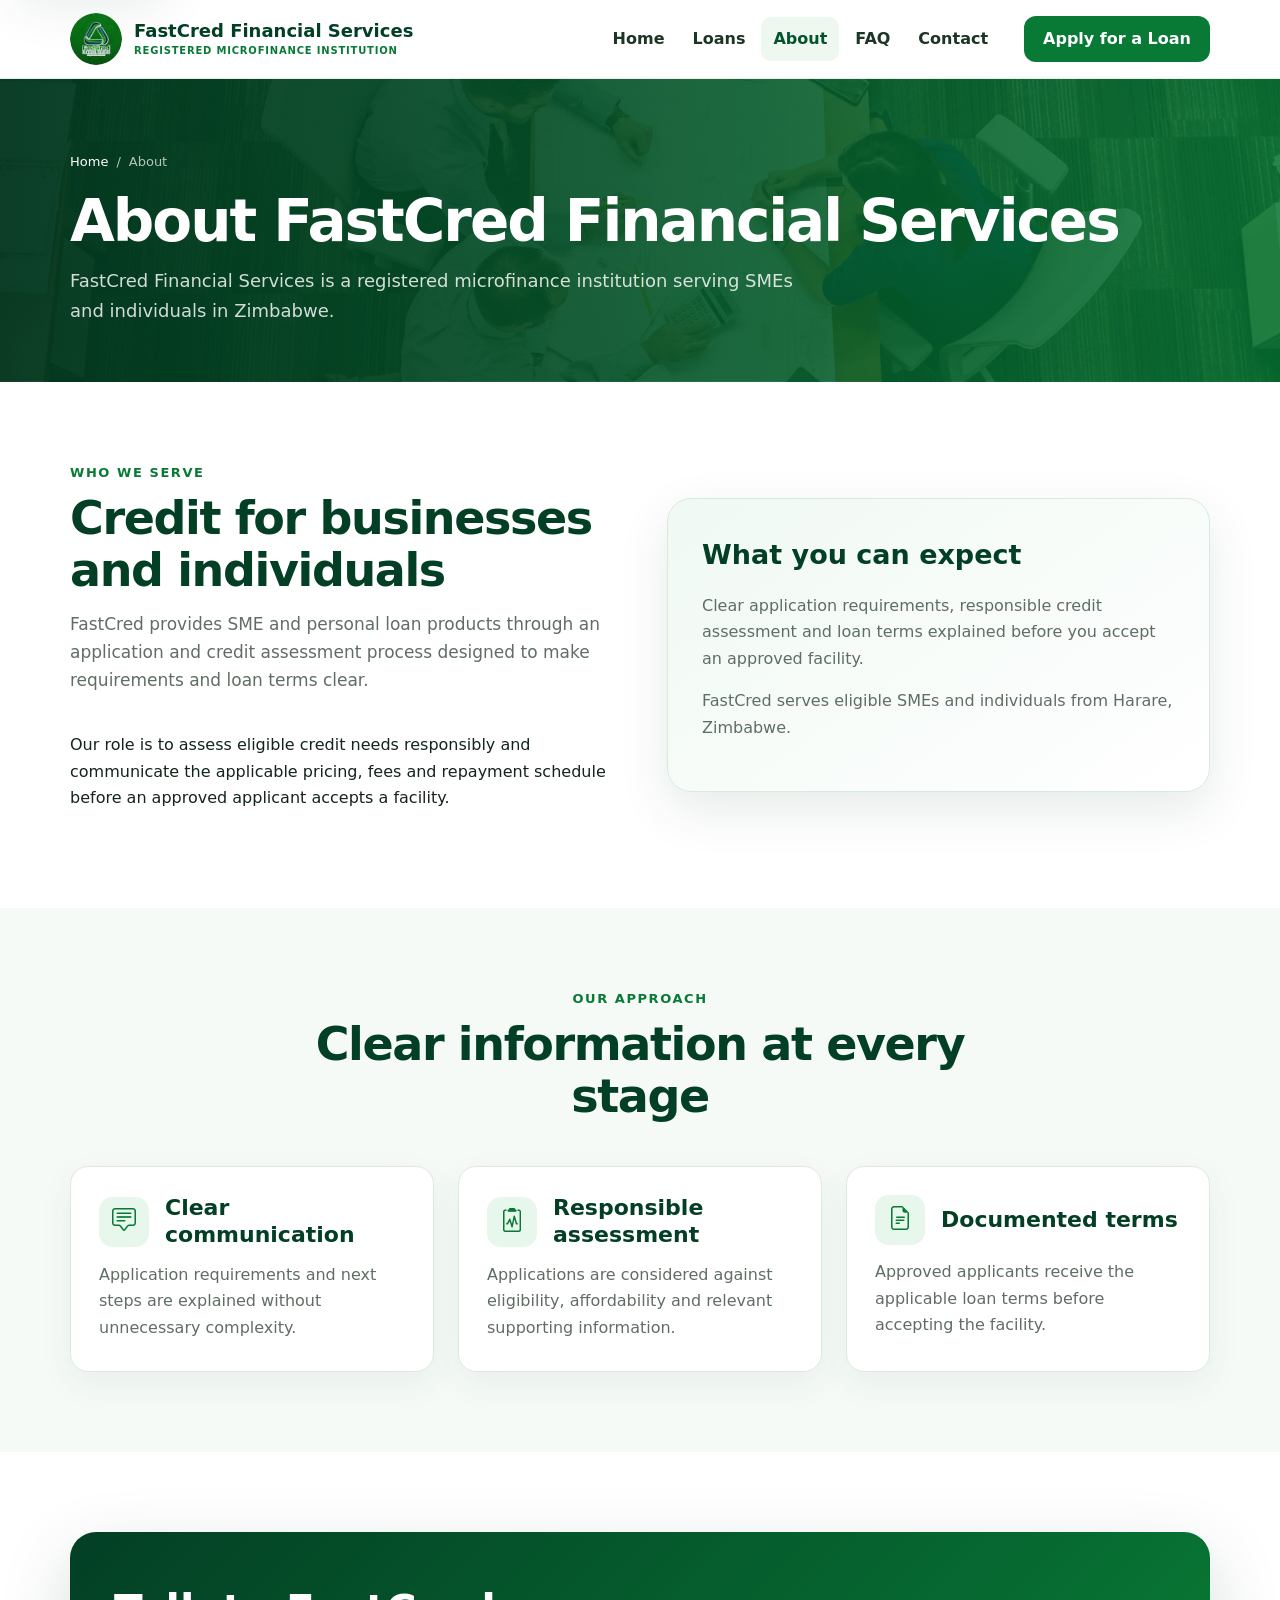
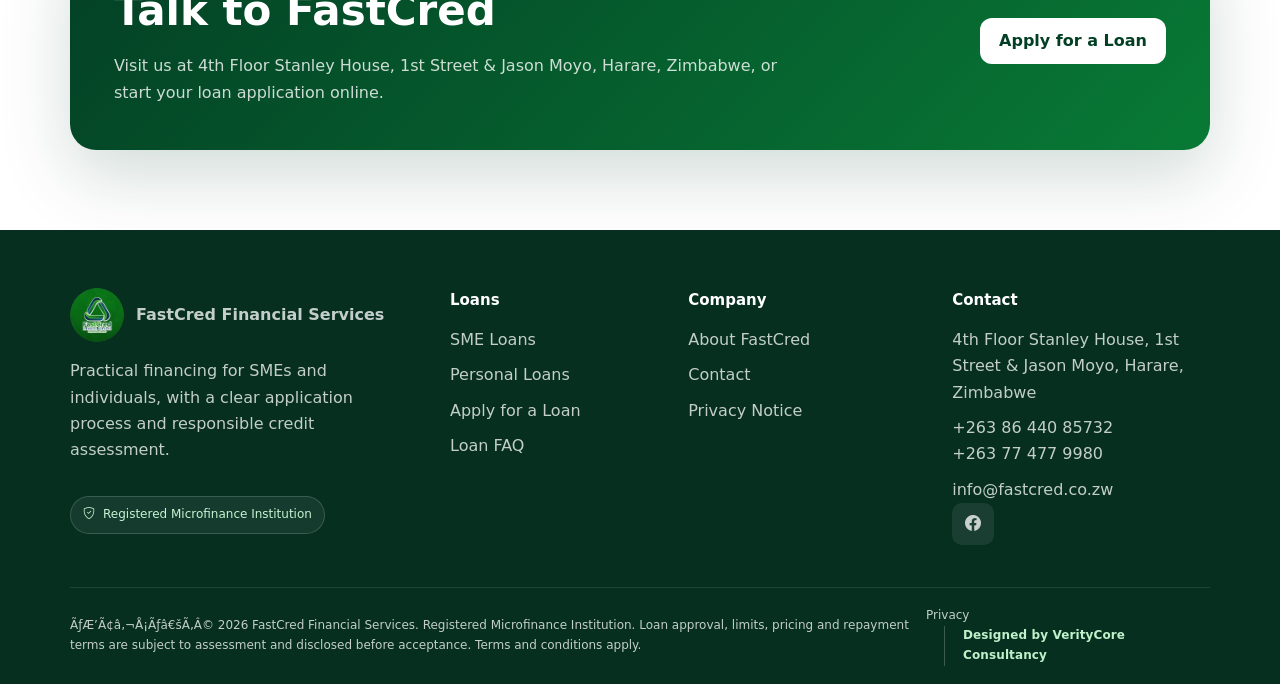
==== commit 27e6ebdc: "Update flyer contact details and hero slideshow" ====
--- a/about.html
+++ b/about.html
@@ -13,4 +13,4 @@
 <link as="image" href="assets/img/fastcred-logo-transparent.webp" rel="preload" type="image/webp"/>
 <link href="assets/vendor/bootstrap-icons/bootstrap-icons.min.css" rel="stylesheet"/>
 <link href="assets/css/fastcred.css" rel="stylesheet"/>
-<script type="application/ld+json">{"@context":"https://schema.org","@type":["FinancialService","LocalBusiness"],"name":"FastCred Financial Services","url":"https://www.fastcred.co.zw","image":"https://www.fastcred.co.zw/assets/img/fastcred-og.webp","telephone":"+263 86 77007437","email":"info@fastcred.co.zw","address":{"@type":"PostalAddress","streetAddress":"4th Floor Stanely House, 1st Street & Jason Moyo","addressLocality":"Harare","addressCountry":"ZW"},"description":"Registered Microfinance Institution in Harare, Zimbabwe offering SME and personal loans."}</script></head><body><a class="skip-link" href="#main">Skip to content</a><header class="site-header"><div class="container header-inner"><a aria-label="FastCred Financial Services home" class="brand" href="index.html"><img alt="FastCred Financial Services logo" height="52" src="assets/img/fastcred-logo-transparent.webp" width="52"/><span class="brand-copy"><span class="brand-name">FastCred Financial Services</span><span class="brand-status">Registered Microfinance Institution</span></span></a><nav aria-label="Primary navigation" class="nav"><ul class="nav-list"><li><a href="index.html">Home</a></li><li><a href="loans.html">Loans</a></li><li><a aria-current="page" href="about.html">About</a></li><li><a href="index.html#faq">FAQ</a></li><li><a href="contact.html">Contact</a></li></ul></nav><a class="btn btn-primary header-cta" href="apply.html">Apply for a Loan</a><button aria-expanded="false" aria-label="Open navigation menu" class="menu-toggle" type="button"><i aria-hidden="true" class="bi bi-list"></i></button></div></header><main id="main"><section class="page-hero"><div class="container"><div class="breadcrumbs"><a href="index.html">Home</a><span>/</span><span>About</span></div><h1>About FastCred Financial Services</h1><p>FastCred Financial Services is a registered microfinance institution serving SMEs and individuals in Zimbabwe.</p></div></section><section class="section"><div class="container split"><div><div class="section-head"><div class="section-kicker">Who we serve</div><h2>Credit for businesses and individuals</h2><p>FastCred provides SME and personal loan products through an application and credit assessment process designed to make requirements and loan terms clear.</p></div><p>Our role is to assess eligible credit needs responsibly and communicate the applicable pricing, fees and repayment schedule before an approved applicant accepts a facility.</p></div><aside class="info-panel"><h3>What you can expect</h3><p>Clear application requirements, responsible credit assessment and loan terms explained before you accept an approved facility.</p><p>FastCred serves eligible SMEs and individuals from Harare, Zimbabwe.</p></aside></div></section><section class="section section-soft"><div class="container"><div class="section-head center"><div class="section-kicker">Our approach</div><h2>Clear information at every stage</h2></div><div class="cards-3"><article class="card"><span class="card-icon"><i aria-hidden="true" class="bi bi-chat-square-text"></i></span><h3>Clear communication</h3><p>Application requirements and next steps are explained without unnecessary complexity.</p></article><article class="card"><span class="card-icon"><i aria-hidden="true" class="bi bi-clipboard2-pulse"></i></span><h3>Responsible assessment</h3><p>Applications are considered against eligibility, affordability and relevant supporting information.</p></article><article class="card"><span class="card-icon"><i aria-hidden="true" class="bi bi-file-earmark-text"></i></span><h3>Documented terms</h3><p>Approved applicants receive the applicable loan terms before accepting the facility.</p></article></div></div></section><section class="section"><div class="container"><div class="cta-band"><div><h2>Talk to FastCred</h2><p>Visit us at 4th Floor Stanely House, 1st Street & Jason Moyo, Harare, Zimbabwe, or start your loan application online.</p></div><a class="btn" href="apply.html">Apply for a Loan</a></div></div></section></main><footer class="site-footer"><div class="container"><div class="footer-grid"><div><a class="footer-brand" href="index.html"><img alt="FastCred Financial Services logo" height="54" src="assets/img/fastcred-logo-transparent.webp" width="54"/><strong>FastCred Financial Services</strong></a><p>Practical financing for SMEs and individuals, with a clear application process and responsible credit assessment.</p><span class="status-badge"><i aria-hidden="true" class="bi bi-shield-check"></i> Registered Microfinance Institution</span></div><div><h3>Loans</h3><ul><li><a href="sme-loans.html">SME Loans</a></li><li><a href="personal-loans.html">Personal Loans</a></li><li><a href="apply.html">Apply for a Loan</a></li><li><a href="index.html#faq">Loan FAQ</a></li></ul></div><div><h3>Company</h3><ul><li><a href="about.html">About FastCred</a></li><li><a href="contact.html">Contact</a></li><li><a href="privacy.html">Privacy Notice</a></li></ul></div><div><h3>Contact</h3><ul><li>4th Floor Stanely House, 1st Street & Jason Moyo, Harare, Zimbabwe</li><li><a href="tel:+2638677007437">+263 86 77007437</a></li><li><a href="mailto:info@fastcred.co.zw">info@fastcred.co.zw</a></li></ul><div aria-label="Social media" class="socials"><a aria-label="FastCred on Facebook" href="https://www.facebook.com/share/1ApMrbgxHn/?mibextid=wwXIfr" rel="noopener noreferrer" target="_blank"><i aria-hidden="true" class="bi bi-facebook"></i></a></div></div></div><div class="footer-bottom"><div class="disclaimer">Ã‚Â© <span data-year=""></span> FastCred Financial Services. Registered Microfinance Institution. Loan approval, limits, pricing and repayment terms are subject to assessment and disclosed before acceptance. Terms and conditions apply.</div><div><a href="privacy.html">Privacy</a></div></div></div></footer><script defer="" src="assets/js/fastcred.js"></script></body></html>+<script type="application/ld+json">{"@context":"https://schema.org","@type":["FinancialService","LocalBusiness"],"name":"FastCred Financial Services","url":"https://www.fastcred.co.zw","image":"https://www.fastcred.co.zw/assets/img/fastcred-og.webp","telephone":"+263 86 440 85732 / +263 77 477 9980","email":"info@fastcred.co.zw","address":{"@type":"PostalAddress","streetAddress":"4th Floor Stanley House, 1st Street & Jason Moyo","addressLocality":"Harare","addressCountry":"ZW"},"description":"Registered Microfinance Institution in Harare, Zimbabwe offering SME and personal loans."}</script></head><body><a class="skip-link" href="#main">Skip to content</a><header class="site-header"><div class="container header-inner"><a aria-label="FastCred Financial Services home" class="brand" href="index.html"><img alt="FastCred Financial Services logo" height="52" src="assets/img/fastcred-logo-transparent.webp" width="52"/><span class="brand-copy"><span class="brand-name">FastCred Financial Services</span><span class="brand-status">Registered Microfinance Institution</span></span></a><nav aria-label="Primary navigation" class="nav"><ul class="nav-list"><li><a href="index.html">Home</a></li><li><a href="loans.html">Loans</a></li><li><a aria-current="page" href="about.html">About</a></li><li><a href="index.html#faq">FAQ</a></li><li><a href="contact.html">Contact</a></li></ul></nav><a class="btn btn-primary header-cta" href="apply.html">Apply for a Loan</a><button aria-expanded="false" aria-label="Open navigation menu" class="menu-toggle" type="button"><i aria-hidden="true" class="bi bi-list"></i></button></div></header><main id="main"><section class="page-hero"><div class="container"><div class="breadcrumbs"><a href="index.html">Home</a><span>/</span><span>About</span></div><h1>About FastCred Financial Services</h1><p>FastCred Financial Services is a registered microfinance institution serving SMEs and individuals in Zimbabwe.</p></div></section><section class="section"><div class="container split"><div><div class="section-head"><div class="section-kicker">Who we serve</div><h2>Credit for businesses and individuals</h2><p>FastCred provides SME and personal loan products through an application and credit assessment process designed to make requirements and loan terms clear.</p></div><p>Our role is to assess eligible credit needs responsibly and communicate the applicable pricing, fees and repayment schedule before an approved applicant accepts a facility.</p></div><aside class="info-panel"><h3>What you can expect</h3><p>Clear application requirements, responsible credit assessment and loan terms explained before you accept an approved facility.</p><p>FastCred serves eligible SMEs and individuals from Harare, Zimbabwe.</p></aside></div></section><section class="section section-soft"><div class="container"><div class="section-head center"><div class="section-kicker">Our approach</div><h2>Clear information at every stage</h2></div><div class="cards-3"><article class="card"><span class="card-icon"><i aria-hidden="true" class="bi bi-chat-square-text"></i></span><h3>Clear communication</h3><p>Application requirements and next steps are explained without unnecessary complexity.</p></article><article class="card"><span class="card-icon"><i aria-hidden="true" class="bi bi-clipboard2-pulse"></i></span><h3>Responsible assessment</h3><p>Applications are considered against eligibility, affordability and relevant supporting information.</p></article><article class="card"><span class="card-icon"><i aria-hidden="true" class="bi bi-file-earmark-text"></i></span><h3>Documented terms</h3><p>Approved applicants receive the applicable loan terms before accepting the facility.</p></article></div></div></section><section class="section"><div class="container"><div class="cta-band"><div><h2>Talk to FastCred</h2><p>Visit us at 4th Floor Stanley House, 1st Street & Jason Moyo, Harare, Zimbabwe, or start your loan application online.</p></div><a class="btn" href="apply.html">Apply for a Loan</a></div></div></section></main><footer class="site-footer"><div class="container"><div class="footer-grid"><div><a class="footer-brand" href="index.html"><img alt="FastCred Financial Services logo" height="54" src="assets/img/fastcred-logo-transparent.webp" width="54"/><strong>FastCred Financial Services</strong></a><p>Practical financing for SMEs and individuals, with a clear application process and responsible credit assessment.</p><span class="status-badge"><i aria-hidden="true" class="bi bi-shield-check"></i> Registered Microfinance Institution</span></div><div><h3>Loans</h3><ul><li><a href="sme-loans.html">SME Loans</a></li><li><a href="personal-loans.html">Personal Loans</a></li><li><a href="apply.html">Apply for a Loan</a></li><li><a href="index.html#faq">Loan FAQ</a></li></ul></div><div><h3>Company</h3><ul><li><a href="about.html">About FastCred</a></li><li><a href="contact.html">Contact</a></li><li><a href="privacy.html">Privacy Notice</a></li></ul></div><div><h3>Contact</h3><ul><li>4th Floor Stanley House, 1st Street & Jason Moyo, Harare, Zimbabwe</li><li><a href="tel:+2638644085732">+263 86 440 85732</a><br/><a href="tel:+263774779980">+263 77 477 9980</a></li><li><a href="mailto:info@fastcred.co.zw">info@fastcred.co.zw</a></li></ul><div aria-label="Social media" class="socials"><a aria-label="FastCred on Facebook" href="https://www.facebook.com/share/1ApMrbgxHn/?mibextid=wwXIfr" rel="noopener noreferrer" target="_blank"><i aria-hidden="true" class="bi bi-facebook"></i></a></div></div></div><div class="footer-bottom"><div class="disclaimer">ÃƒÆ’Ã¢â‚¬Å¡Ãƒâ€šÃ‚Â© <span data-year=""></span> FastCred Financial Services. Registered Microfinance Institution. Loan approval, limits, pricing and repayment terms are subject to assessment and disclosed before acceptance. Terms and conditions apply.</div><div><a href="privacy.html">Privacy</a></div></div></div></footer><script defer="" src="assets/js/fastcred.js?v=20260907"></script></body></html>
--- a/assets/css/fastcred.css
+++ b/assets/css/fastcred.css
@@ -28,7 +28,6 @@
 .hero .loan-step .step-icon{color:#087a35;background:#dff4e5}
 .hero .visual-note{color:#536a5c;border-top:1px solid #d8e9dc}
 .footer-credit{display:inline-flex!important;align-items:center;margin-left:18px;padding-left:18px;border-left:1px solid rgba(255,255,255,.22);color:#bff2ca!important;font-weight:750;letter-spacing:.01em;transition:color .2s ease,transform .2s ease}.footer-credit:hover{color:#fff!important;transform:translateY(-1px)}.footer-credit:focus-visible{outline-color:#9eeaae}
-.hero-score-images{display:grid;grid-template-columns:2fr 1fr;gap:8px;margin-top:16px}.hero-score-images img{display:block;width:100%;height:76px;object-fit:cover;border-radius:10px;border:1px solid #d8e9dc}
 .hero{background-color:#174a35;background-image:url("../img/fastcred-hero.webp")}
 .hero::before,.hero::after{content:none}
 .hero .eyebrow{background:rgba(5,35,22,.62);border-color:rgba(255,255,255,.35);box-shadow:0 4px 18px rgba(0,0,0,.22)}
@@ -89,3 +88,12 @@
 .process-title h3{margin:0;min-width:0}
 .process-step>p{margin:0}
 .brand img,.footer-brand img{object-fit:contain;background:transparent}
+.hero{background-image:none!important;background-color:#174a35}
+.hero::before{content:none!important}
+.hero::after{content:"";position:absolute;inset:0;border-radius:0;background:linear-gradient(90deg,rgba(2,34,24,.74),rgba(2,54,31,.42) 52%,rgba(2,34,24,.3));z-index:-1;pointer-events:none}
+.hero-slideshow{position:absolute;inset:0;z-index:-2;overflow:hidden;background:#174a35}
+.hero-slide{position:absolute;inset:0;background-position:center;background-size:cover;opacity:0;animation:hero-slide-cycle 12s ease-in-out infinite;transform:scale(1.03)}
+.hero-slide:nth-child(2){animation-delay:6s}
+@keyframes hero-slide-cycle{0%,45%{opacity:1;transform:scale(1)}50%,95%{opacity:0;transform:scale(1.06)}100%{opacity:1;transform:scale(1)}}
+.hero-grid{z-index:1}
+@media(prefers-reduced-motion:reduce){.hero-slide{animation:none;opacity:0}.hero-slide:first-child{opacity:1}}
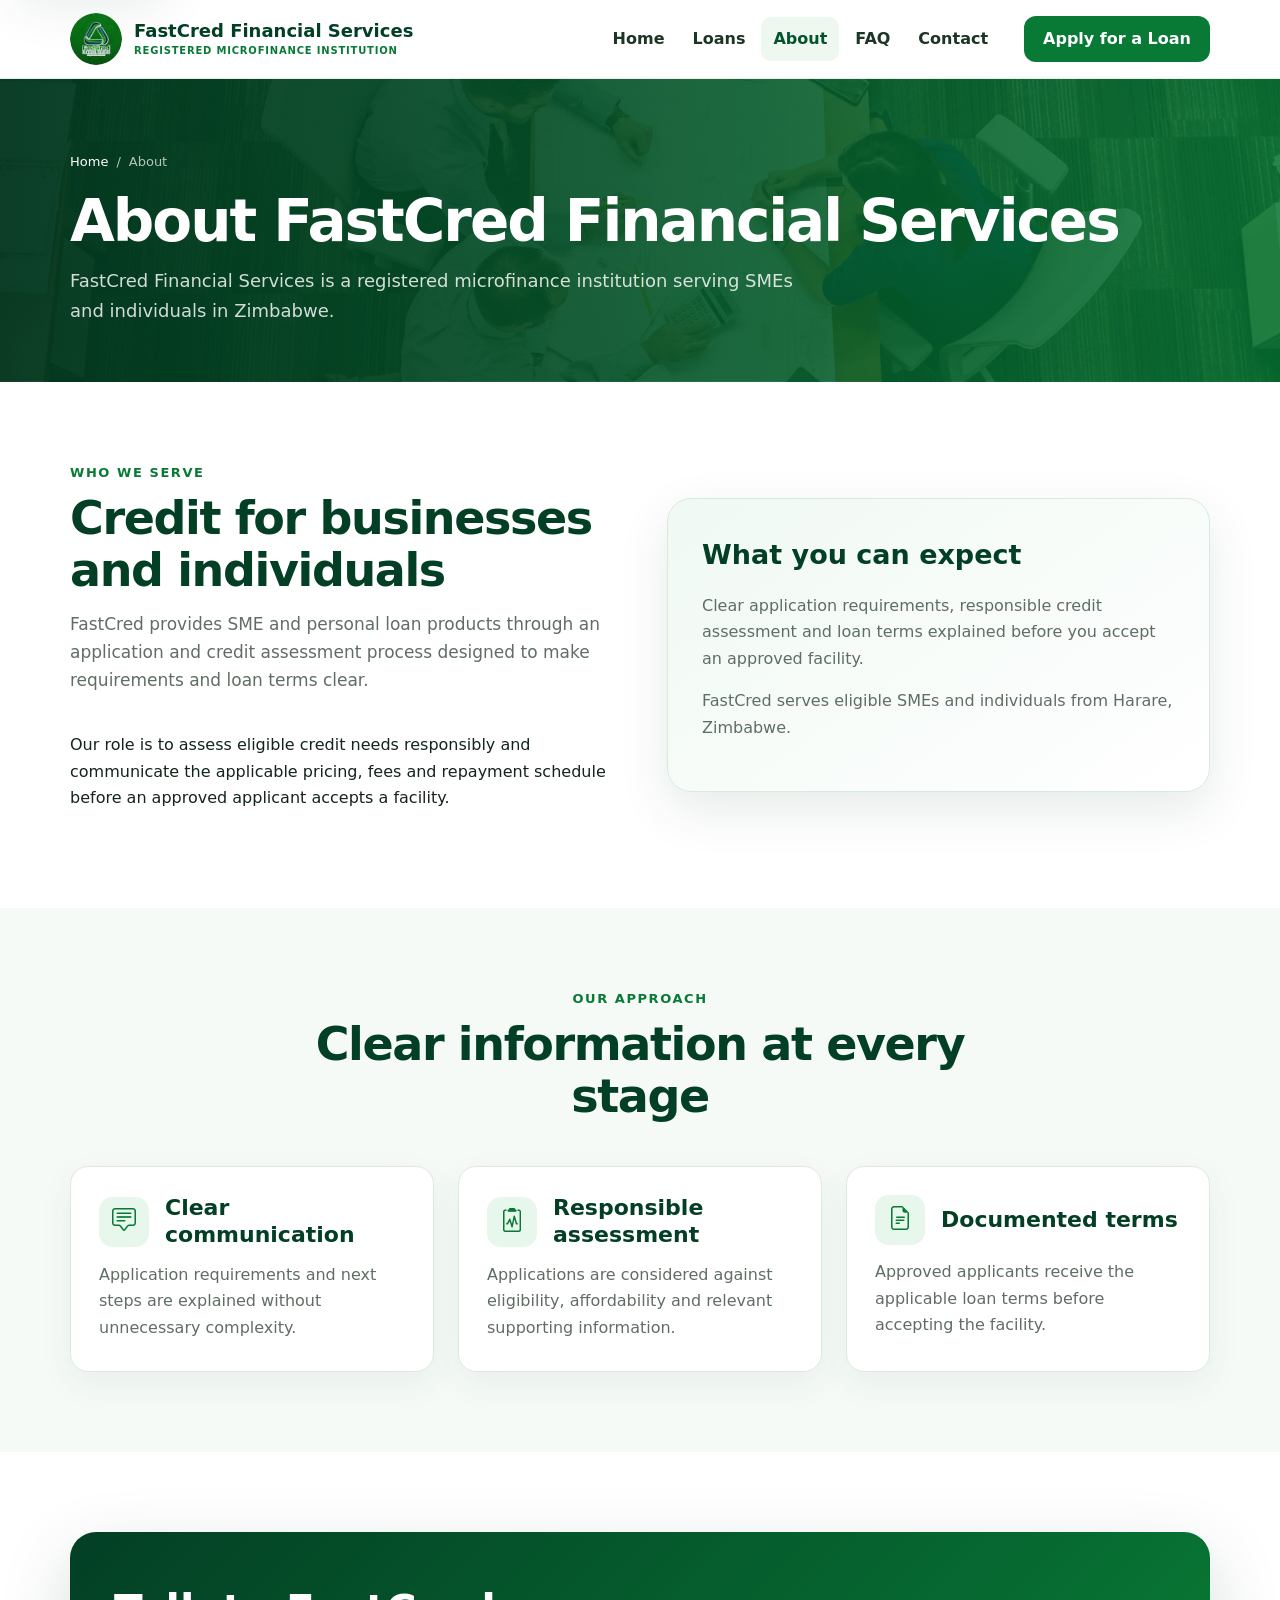
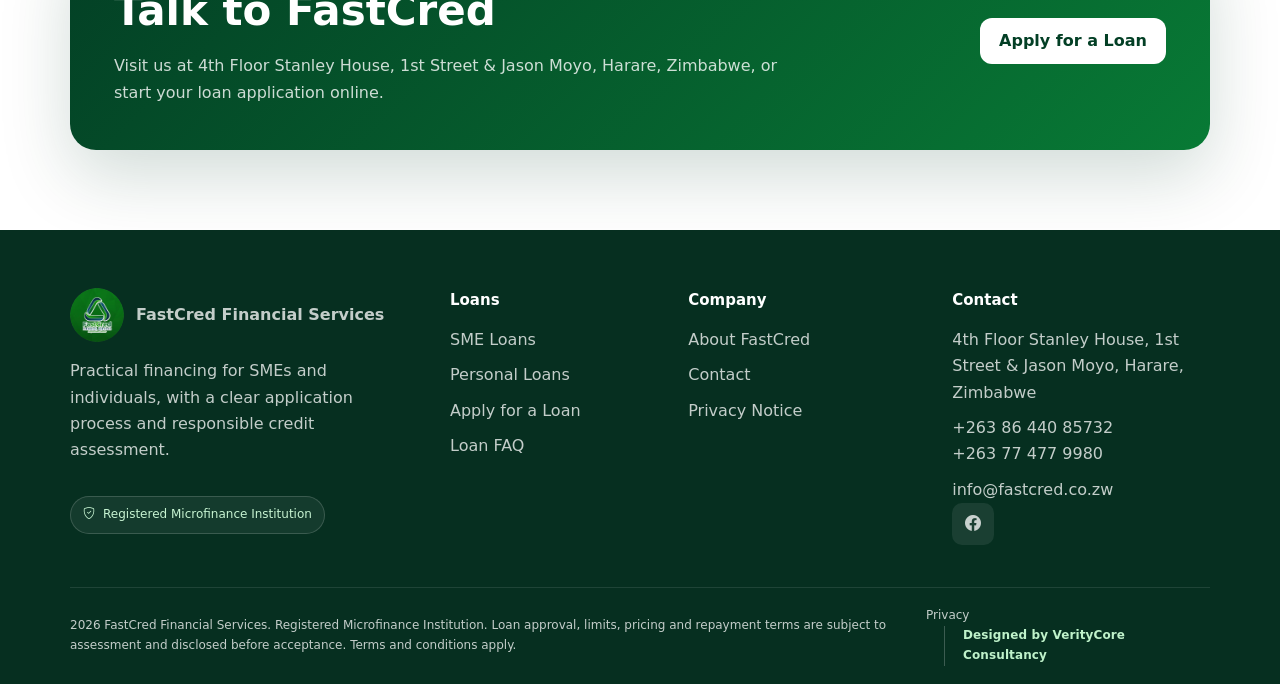
==== commit 933b9f3d: "Sharpen hero slides and clean encoded text" ====
--- a/about.html
+++ b/about.html
@@ -13,4 +13,4 @@
 <link as="image" href="assets/img/fastcred-logo-transparent.webp" rel="preload" type="image/webp"/>
 <link href="assets/vendor/bootstrap-icons/bootstrap-icons.min.css" rel="stylesheet"/>
 <link href="assets/css/fastcred.css" rel="stylesheet"/>
-<script type="application/ld+json">{"@context":"https://schema.org","@type":["FinancialService","LocalBusiness"],"name":"FastCred Financial Services","url":"https://www.fastcred.co.zw","image":"https://www.fastcred.co.zw/assets/img/fastcred-og.webp","telephone":"+263 86 440 85732 / +263 77 477 9980","email":"info@fastcred.co.zw","address":{"@type":"PostalAddress","streetAddress":"4th Floor Stanley House, 1st Street & Jason Moyo","addressLocality":"Harare","addressCountry":"ZW"},"description":"Registered Microfinance Institution in Harare, Zimbabwe offering SME and personal loans."}</script></head><body><a class="skip-link" href="#main">Skip to content</a><header class="site-header"><div class="container header-inner"><a aria-label="FastCred Financial Services home" class="brand" href="index.html"><img alt="FastCred Financial Services logo" height="52" src="assets/img/fastcred-logo-transparent.webp" width="52"/><span class="brand-copy"><span class="brand-name">FastCred Financial Services</span><span class="brand-status">Registered Microfinance Institution</span></span></a><nav aria-label="Primary navigation" class="nav"><ul class="nav-list"><li><a href="index.html">Home</a></li><li><a href="loans.html">Loans</a></li><li><a aria-current="page" href="about.html">About</a></li><li><a href="index.html#faq">FAQ</a></li><li><a href="contact.html">Contact</a></li></ul></nav><a class="btn btn-primary header-cta" href="apply.html">Apply for a Loan</a><button aria-expanded="false" aria-label="Open navigation menu" class="menu-toggle" type="button"><i aria-hidden="true" class="bi bi-list"></i></button></div></header><main id="main"><section class="page-hero"><div class="container"><div class="breadcrumbs"><a href="index.html">Home</a><span>/</span><span>About</span></div><h1>About FastCred Financial Services</h1><p>FastCred Financial Services is a registered microfinance institution serving SMEs and individuals in Zimbabwe.</p></div></section><section class="section"><div class="container split"><div><div class="section-head"><div class="section-kicker">Who we serve</div><h2>Credit for businesses and individuals</h2><p>FastCred provides SME and personal loan products through an application and credit assessment process designed to make requirements and loan terms clear.</p></div><p>Our role is to assess eligible credit needs responsibly and communicate the applicable pricing, fees and repayment schedule before an approved applicant accepts a facility.</p></div><aside class="info-panel"><h3>What you can expect</h3><p>Clear application requirements, responsible credit assessment and loan terms explained before you accept an approved facility.</p><p>FastCred serves eligible SMEs and individuals from Harare, Zimbabwe.</p></aside></div></section><section class="section section-soft"><div class="container"><div class="section-head center"><div class="section-kicker">Our approach</div><h2>Clear information at every stage</h2></div><div class="cards-3"><article class="card"><span class="card-icon"><i aria-hidden="true" class="bi bi-chat-square-text"></i></span><h3>Clear communication</h3><p>Application requirements and next steps are explained without unnecessary complexity.</p></article><article class="card"><span class="card-icon"><i aria-hidden="true" class="bi bi-clipboard2-pulse"></i></span><h3>Responsible assessment</h3><p>Applications are considered against eligibility, affordability and relevant supporting information.</p></article><article class="card"><span class="card-icon"><i aria-hidden="true" class="bi bi-file-earmark-text"></i></span><h3>Documented terms</h3><p>Approved applicants receive the applicable loan terms before accepting the facility.</p></article></div></div></section><section class="section"><div class="container"><div class="cta-band"><div><h2>Talk to FastCred</h2><p>Visit us at 4th Floor Stanley House, 1st Street & Jason Moyo, Harare, Zimbabwe, or start your loan application online.</p></div><a class="btn" href="apply.html">Apply for a Loan</a></div></div></section></main><footer class="site-footer"><div class="container"><div class="footer-grid"><div><a class="footer-brand" href="index.html"><img alt="FastCred Financial Services logo" height="54" src="assets/img/fastcred-logo-transparent.webp" width="54"/><strong>FastCred Financial Services</strong></a><p>Practical financing for SMEs and individuals, with a clear application process and responsible credit assessment.</p><span class="status-badge"><i aria-hidden="true" class="bi bi-shield-check"></i> Registered Microfinance Institution</span></div><div><h3>Loans</h3><ul><li><a href="sme-loans.html">SME Loans</a></li><li><a href="personal-loans.html">Personal Loans</a></li><li><a href="apply.html">Apply for a Loan</a></li><li><a href="index.html#faq">Loan FAQ</a></li></ul></div><div><h3>Company</h3><ul><li><a href="about.html">About FastCred</a></li><li><a href="contact.html">Contact</a></li><li><a href="privacy.html">Privacy Notice</a></li></ul></div><div><h3>Contact</h3><ul><li>4th Floor Stanley House, 1st Street & Jason Moyo, Harare, Zimbabwe</li><li><a href="tel:+2638644085732">+263 86 440 85732</a><br/><a href="tel:+263774779980">+263 77 477 9980</a></li><li><a href="mailto:info@fastcred.co.zw">info@fastcred.co.zw</a></li></ul><div aria-label="Social media" class="socials"><a aria-label="FastCred on Facebook" href="https://www.facebook.com/share/1ApMrbgxHn/?mibextid=wwXIfr" rel="noopener noreferrer" target="_blank"><i aria-hidden="true" class="bi bi-facebook"></i></a></div></div></div><div class="footer-bottom"><div class="disclaimer">ÃƒÆ’Ã¢â‚¬Å¡Ãƒâ€šÃ‚Â© <span data-year=""></span> FastCred Financial Services. Registered Microfinance Institution. Loan approval, limits, pricing and repayment terms are subject to assessment and disclosed before acceptance. Terms and conditions apply.</div><div><a href="privacy.html">Privacy</a></div></div></div></footer><script defer="" src="assets/js/fastcred.js?v=20260907"></script></body></html>+<script type="application/ld+json">{"@context":"https://schema.org","@type":["FinancialService","LocalBusiness"],"name":"FastCred Financial Services","url":"https://www.fastcred.co.zw","image":"https://www.fastcred.co.zw/assets/img/fastcred-og.webp","telephone":"+263 86 440 85732 / +263 77 477 9980","email":"info@fastcred.co.zw","address":{"@type":"PostalAddress","streetAddress":"4th Floor Stanley House, 1st Street & Jason Moyo","addressLocality":"Harare","addressCountry":"ZW"},"description":"Registered Microfinance Institution in Harare, Zimbabwe offering SME and personal loans."}</script></head><body><a class="skip-link" href="#main">Skip to content</a><header class="site-header"><div class="container header-inner"><a aria-label="FastCred Financial Services home" class="brand" href="index.html"><img alt="FastCred Financial Services logo" height="52" src="assets/img/fastcred-logo-transparent.webp" width="52"/><span class="brand-copy"><span class="brand-name">FastCred Financial Services</span><span class="brand-status">Registered Microfinance Institution</span></span></a><nav aria-label="Primary navigation" class="nav"><ul class="nav-list"><li><a href="index.html">Home</a></li><li><a href="loans.html">Loans</a></li><li><a aria-current="page" href="about.html">About</a></li><li><a href="index.html#faq">FAQ</a></li><li><a href="contact.html">Contact</a></li></ul></nav><a class="btn btn-primary header-cta" href="apply.html">Apply for a Loan</a><button aria-expanded="false" aria-label="Open navigation menu" class="menu-toggle" type="button"><i aria-hidden="true" class="bi bi-list"></i></button></div></header><main id="main"><section class="page-hero"><div class="container"><div class="breadcrumbs"><a href="index.html">Home</a><span>/</span><span>About</span></div><h1>About FastCred Financial Services</h1><p>FastCred Financial Services is a registered microfinance institution serving SMEs and individuals in Zimbabwe.</p></div></section><section class="section"><div class="container split"><div><div class="section-head"><div class="section-kicker">Who we serve</div><h2>Credit for businesses and individuals</h2><p>FastCred provides SME and personal loan products through an application and credit assessment process designed to make requirements and loan terms clear.</p></div><p>Our role is to assess eligible credit needs responsibly and communicate the applicable pricing, fees and repayment schedule before an approved applicant accepts a facility.</p></div><aside class="info-panel"><h3>What you can expect</h3><p>Clear application requirements, responsible credit assessment and loan terms explained before you accept an approved facility.</p><p>FastCred serves eligible SMEs and individuals from Harare, Zimbabwe.</p></aside></div></section><section class="section section-soft"><div class="container"><div class="section-head center"><div class="section-kicker">Our approach</div><h2>Clear information at every stage</h2></div><div class="cards-3"><article class="card"><span class="card-icon"><i aria-hidden="true" class="bi bi-chat-square-text"></i></span><h3>Clear communication</h3><p>Application requirements and next steps are explained without unnecessary complexity.</p></article><article class="card"><span class="card-icon"><i aria-hidden="true" class="bi bi-clipboard2-pulse"></i></span><h3>Responsible assessment</h3><p>Applications are considered against eligibility, affordability and relevant supporting information.</p></article><article class="card"><span class="card-icon"><i aria-hidden="true" class="bi bi-file-earmark-text"></i></span><h3>Documented terms</h3><p>Approved applicants receive the applicable loan terms before accepting the facility.</p></article></div></div></section><section class="section"><div class="container"><div class="cta-band"><div><h2>Talk to FastCred</h2><p>Visit us at 4th Floor Stanley House, 1st Street & Jason Moyo, Harare, Zimbabwe, or start your loan application online.</p></div><a class="btn" href="apply.html">Apply for a Loan</a></div></div></section></main><footer class="site-footer"><div class="container"><div class="footer-grid"><div><a class="footer-brand" href="index.html"><img alt="FastCred Financial Services logo" height="54" src="assets/img/fastcred-logo-transparent.webp" width="54"/><strong>FastCred Financial Services</strong></a><p>Practical financing for SMEs and individuals, with a clear application process and responsible credit assessment.</p><span class="status-badge"><i aria-hidden="true" class="bi bi-shield-check"></i> Registered Microfinance Institution</span></div><div><h3>Loans</h3><ul><li><a href="sme-loans.html">SME Loans</a></li><li><a href="personal-loans.html">Personal Loans</a></li><li><a href="apply.html">Apply for a Loan</a></li><li><a href="index.html#faq">Loan FAQ</a></li></ul></div><div><h3>Company</h3><ul><li><a href="about.html">About FastCred</a></li><li><a href="contact.html">Contact</a></li><li><a href="privacy.html">Privacy Notice</a></li></ul></div><div><h3>Contact</h3><ul><li>4th Floor Stanley House, 1st Street & Jason Moyo, Harare, Zimbabwe</li><li><a href="tel:+2638644085732">+263 86 440 85732</a><br/><a href="tel:+263774779980">+263 77 477 9980</a></li><li><a href="mailto:info@fastcred.co.zw">info@fastcred.co.zw</a></li></ul><div aria-label="Social media" class="socials"><a aria-label="FastCred on Facebook" href="https://www.facebook.com/share/1ApMrbgxHn/?mibextid=wwXIfr" rel="noopener noreferrer" target="_blank"><i aria-hidden="true" class="bi bi-facebook"></i></a></div></div></div><div class="footer-bottom"><div class="disclaimer">ÃƒÆ’Ã†â€™ÃƒÂ¢Ã¢â€šÂ¬Ã…Â¡ÃƒÆ’Ã¢â‚¬Å¡Ãƒâ€šÃ‚Â© <span data-year=""></span> FastCred Financial Services. Registered Microfinance Institution. Loan approval, limits, pricing and repayment terms are subject to assessment and disclosed before acceptance. Terms and conditions apply.</div><div><a href="privacy.html">Privacy</a></div></div></div></footer><script defer="" src="assets/js/fastcred.js?v=20260908"></script></body></html>
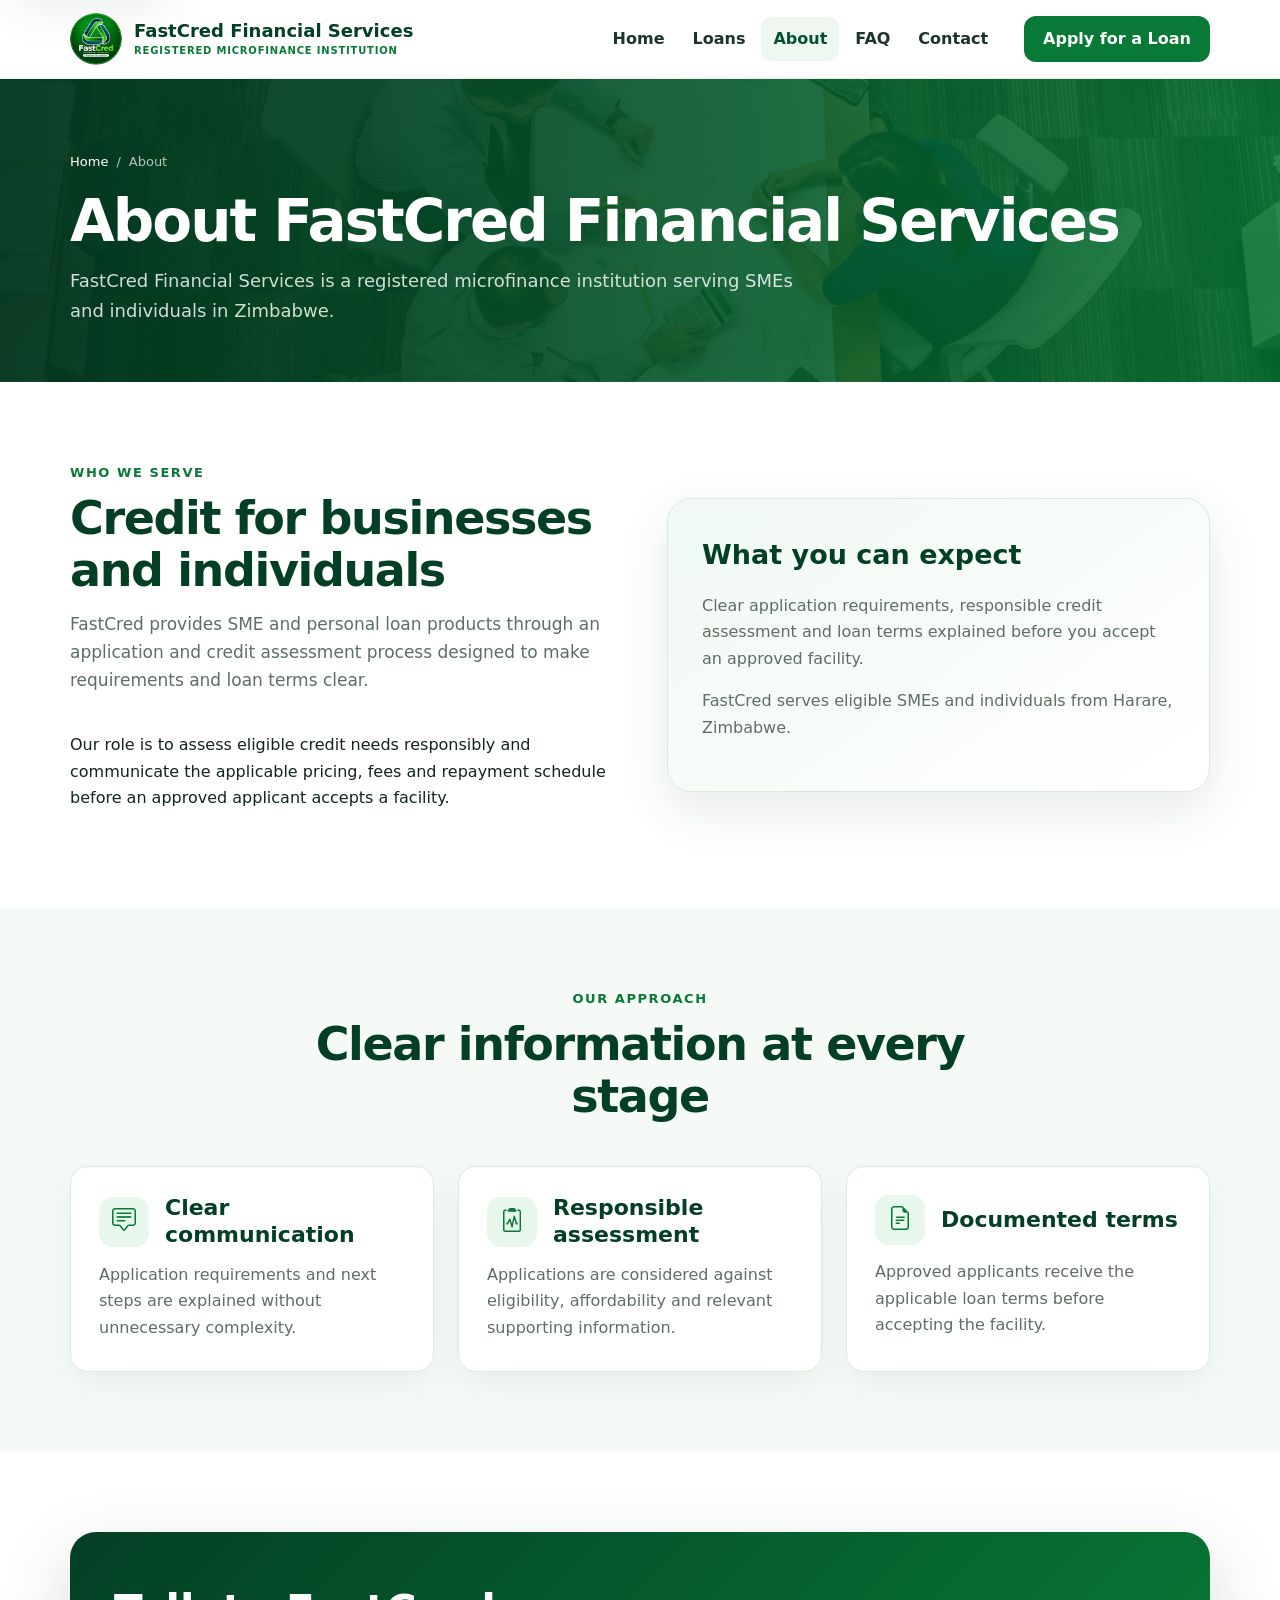
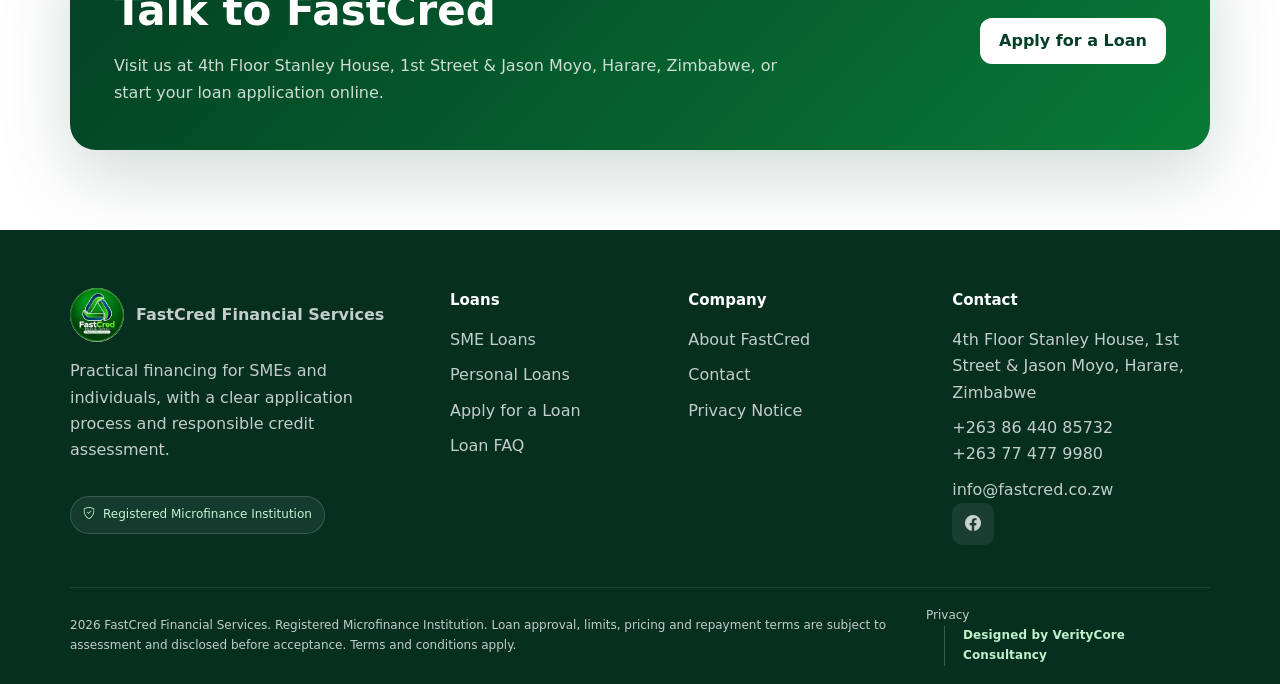
==== commit f5c584ec: "Use original high resolution hero and optimized branding" ====
--- a/about.html
+++ b/about.html
@@ -10,7 +10,7 @@
 <meta content="website" property="og:type"/><meta content="About FastCred Financial Services | Registered Microfinance Institution Harare" property="og:title"/><meta content="Learn about FastCred Financial Services, a registered microfinance institution in Harare serving SMEs and individuals in Zimbabwe." property="og:description"/><meta content="https://www.fastcred.co.zw/about.html" property="og:url"/><meta content="https://www.fastcred.co.zw/assets/img/fastcred-og.webp" property="og:image"/>
 <meta content="summary_large_image" name="twitter:card"/><meta content="About FastCred Financial Services | Registered Microfinance Institution Harare" name="twitter:title"/><meta content="Learn about FastCred Financial Services, a registered microfinance institution in Harare serving SMEs and individuals in Zimbabwe." name="twitter:description"/><meta content="https://www.fastcred.co.zw/assets/img/fastcred-og.webp" name="twitter:image"/>
 <link href="assets/img/favicon.png" rel="icon"/><link href="assets/img/apple-touch-icon.png" rel="apple-touch-icon"/>
-<link as="image" href="assets/img/fastcred-logo-transparent.webp" rel="preload" type="image/webp"/>
+<link as="image" href="assets/img/fastcred-logo-transparent.png" rel="preload" type="image/webp"/>
 <link href="assets/vendor/bootstrap-icons/bootstrap-icons.min.css" rel="stylesheet"/>
 <link href="assets/css/fastcred.css" rel="stylesheet"/>
-<script type="application/ld+json">{"@context":"https://schema.org","@type":["FinancialService","LocalBusiness"],"name":"FastCred Financial Services","url":"https://www.fastcred.co.zw","image":"https://www.fastcred.co.zw/assets/img/fastcred-og.webp","telephone":"+263 86 440 85732 / +263 77 477 9980","email":"info@fastcred.co.zw","address":{"@type":"PostalAddress","streetAddress":"4th Floor Stanley House, 1st Street & Jason Moyo","addressLocality":"Harare","addressCountry":"ZW"},"description":"Registered Microfinance Institution in Harare, Zimbabwe offering SME and personal loans."}</script></head><body><a class="skip-link" href="#main">Skip to content</a><header class="site-header"><div class="container header-inner"><a aria-label="FastCred Financial Services home" class="brand" href="index.html"><img alt="FastCred Financial Services logo" height="52" src="assets/img/fastcred-logo-transparent.webp" width="52"/><span class="brand-copy"><span class="brand-name">FastCred Financial Services</span><span class="brand-status">Registered Microfinance Institution</span></span></a><nav aria-label="Primary navigation" class="nav"><ul class="nav-list"><li><a href="index.html">Home</a></li><li><a href="loans.html">Loans</a></li><li><a aria-current="page" href="about.html">About</a></li><li><a href="index.html#faq">FAQ</a></li><li><a href="contact.html">Contact</a></li></ul></nav><a class="btn btn-primary header-cta" href="apply.html">Apply for a Loan</a><button aria-expanded="false" aria-label="Open navigation menu" class="menu-toggle" type="button"><i aria-hidden="true" class="bi bi-list"></i></button></div></header><main id="main"><section class="page-hero"><div class="container"><div class="breadcrumbs"><a href="index.html">Home</a><span>/</span><span>About</span></div><h1>About FastCred Financial Services</h1><p>FastCred Financial Services is a registered microfinance institution serving SMEs and individuals in Zimbabwe.</p></div></section><section class="section"><div class="container split"><div><div class="section-head"><div class="section-kicker">Who we serve</div><h2>Credit for businesses and individuals</h2><p>FastCred provides SME and personal loan products through an application and credit assessment process designed to make requirements and loan terms clear.</p></div><p>Our role is to assess eligible credit needs responsibly and communicate the applicable pricing, fees and repayment schedule before an approved applicant accepts a facility.</p></div><aside class="info-panel"><h3>What you can expect</h3><p>Clear application requirements, responsible credit assessment and loan terms explained before you accept an approved facility.</p><p>FastCred serves eligible SMEs and individuals from Harare, Zimbabwe.</p></aside></div></section><section class="section section-soft"><div class="container"><div class="section-head center"><div class="section-kicker">Our approach</div><h2>Clear information at every stage</h2></div><div class="cards-3"><article class="card"><span class="card-icon"><i aria-hidden="true" class="bi bi-chat-square-text"></i></span><h3>Clear communication</h3><p>Application requirements and next steps are explained without unnecessary complexity.</p></article><article class="card"><span class="card-icon"><i aria-hidden="true" class="bi bi-clipboard2-pulse"></i></span><h3>Responsible assessment</h3><p>Applications are considered against eligibility, affordability and relevant supporting information.</p></article><article class="card"><span class="card-icon"><i aria-hidden="true" class="bi bi-file-earmark-text"></i></span><h3>Documented terms</h3><p>Approved applicants receive the applicable loan terms before accepting the facility.</p></article></div></div></section><section class="section"><div class="container"><div class="cta-band"><div><h2>Talk to FastCred</h2><p>Visit us at 4th Floor Stanley House, 1st Street & Jason Moyo, Harare, Zimbabwe, or start your loan application online.</p></div><a class="btn" href="apply.html">Apply for a Loan</a></div></div></section></main><footer class="site-footer"><div class="container"><div class="footer-grid"><div><a class="footer-brand" href="index.html"><img alt="FastCred Financial Services logo" height="54" src="assets/img/fastcred-logo-transparent.webp" width="54"/><strong>FastCred Financial Services</strong></a><p>Practical financing for SMEs and individuals, with a clear application process and responsible credit assessment.</p><span class="status-badge"><i aria-hidden="true" class="bi bi-shield-check"></i> Registered Microfinance Institution</span></div><div><h3>Loans</h3><ul><li><a href="sme-loans.html">SME Loans</a></li><li><a href="personal-loans.html">Personal Loans</a></li><li><a href="apply.html">Apply for a Loan</a></li><li><a href="index.html#faq">Loan FAQ</a></li></ul></div><div><h3>Company</h3><ul><li><a href="about.html">About FastCred</a></li><li><a href="contact.html">Contact</a></li><li><a href="privacy.html">Privacy Notice</a></li></ul></div><div><h3>Contact</h3><ul><li>4th Floor Stanley House, 1st Street & Jason Moyo, Harare, Zimbabwe</li><li><a href="tel:+2638644085732">+263 86 440 85732</a><br/><a href="tel:+263774779980">+263 77 477 9980</a></li><li><a href="mailto:info@fastcred.co.zw">info@fastcred.co.zw</a></li></ul><div aria-label="Social media" class="socials"><a aria-label="FastCred on Facebook" href="https://www.facebook.com/share/1ApMrbgxHn/?mibextid=wwXIfr" rel="noopener noreferrer" target="_blank"><i aria-hidden="true" class="bi bi-facebook"></i></a></div></div></div><div class="footer-bottom"><div class="disclaimer">ÃƒÆ’Ã†â€™ÃƒÂ¢Ã¢â€šÂ¬Ã…Â¡ÃƒÆ’Ã¢â‚¬Å¡Ãƒâ€šÃ‚Â© <span data-year=""></span> FastCred Financial Services. Registered Microfinance Institution. Loan approval, limits, pricing and repayment terms are subject to assessment and disclosed before acceptance. Terms and conditions apply.</div><div><a href="privacy.html">Privacy</a></div></div></div></footer><script defer="" src="assets/js/fastcred.js?v=20260908"></script></body></html>+<script type="application/ld+json">{"@context":"https://schema.org","@type":["FinancialService","LocalBusiness"],"name":"FastCred Financial Services","url":"https://www.fastcred.co.zw","image":"https://www.fastcred.co.zw/assets/img/fastcred-og.webp","telephone":"+263 86 440 85732 / +263 77 477 9980","email":"info@fastcred.co.zw","address":{"@type":"PostalAddress","streetAddress":"4th Floor Stanley House, 1st Street & Jason Moyo","addressLocality":"Harare","addressCountry":"ZW"},"description":"Registered Microfinance Institution in Harare, Zimbabwe offering SME and personal loans."}</script></head><body><a class="skip-link" href="#main">Skip to content</a><header class="site-header"><div class="container header-inner"><a aria-label="FastCred Financial Services home" class="brand" href="index.html"><img alt="FastCred Financial Services logo" height="52" src="assets/img/fastcred-logo-transparent.png" width="52"/><span class="brand-copy"><span class="brand-name">FastCred Financial Services</span><span class="brand-status">Registered Microfinance Institution</span></span></a><nav aria-label="Primary navigation" class="nav"><ul class="nav-list"><li><a href="index.html">Home</a></li><li><a href="loans.html">Loans</a></li><li><a aria-current="page" href="about.html">About</a></li><li><a href="index.html#faq">FAQ</a></li><li><a href="contact.html">Contact</a></li></ul></nav><a class="btn btn-primary header-cta" href="apply.html">Apply for a Loan</a><button aria-expanded="false" aria-label="Open navigation menu" class="menu-toggle" type="button"><i aria-hidden="true" class="bi bi-list"></i></button></div></header><main id="main"><section class="page-hero"><div class="container"><div class="breadcrumbs"><a href="index.html">Home</a><span>/</span><span>About</span></div><h1>About FastCred Financial Services</h1><p>FastCred Financial Services is a registered microfinance institution serving SMEs and individuals in Zimbabwe.</p></div></section><section class="section"><div class="container split"><div><div class="section-head"><div class="section-kicker">Who we serve</div><h2>Credit for businesses and individuals</h2><p>FastCred provides SME and personal loan products through an application and credit assessment process designed to make requirements and loan terms clear.</p></div><p>Our role is to assess eligible credit needs responsibly and communicate the applicable pricing, fees and repayment schedule before an approved applicant accepts a facility.</p></div><aside class="info-panel"><h3>What you can expect</h3><p>Clear application requirements, responsible credit assessment and loan terms explained before you accept an approved facility.</p><p>FastCred serves eligible SMEs and individuals from Harare, Zimbabwe.</p></aside></div></section><section class="section section-soft"><div class="container"><div class="section-head center"><div class="section-kicker">Our approach</div><h2>Clear information at every stage</h2></div><div class="cards-3"><article class="card"><span class="card-icon"><i aria-hidden="true" class="bi bi-chat-square-text"></i></span><h3>Clear communication</h3><p>Application requirements and next steps are explained without unnecessary complexity.</p></article><article class="card"><span class="card-icon"><i aria-hidden="true" class="bi bi-clipboard2-pulse"></i></span><h3>Responsible assessment</h3><p>Applications are considered against eligibility, affordability and relevant supporting information.</p></article><article class="card"><span class="card-icon"><i aria-hidden="true" class="bi bi-file-earmark-text"></i></span><h3>Documented terms</h3><p>Approved applicants receive the applicable loan terms before accepting the facility.</p></article></div></div></section><section class="section"><div class="container"><div class="cta-band"><div><h2>Talk to FastCred</h2><p>Visit us at 4th Floor Stanley House, 1st Street & Jason Moyo, Harare, Zimbabwe, or start your loan application online.</p></div><a class="btn" href="apply.html">Apply for a Loan</a></div></div></section></main><footer class="site-footer"><div class="container"><div class="footer-grid"><div><a class="footer-brand" href="index.html"><img alt="FastCred Financial Services logo" height="54" src="assets/img/fastcred-logo-transparent.png" width="54"/><strong>FastCred Financial Services</strong></a><p>Practical financing for SMEs and individuals, with a clear application process and responsible credit assessment.</p><span class="status-badge"><i aria-hidden="true" class="bi bi-shield-check"></i> Registered Microfinance Institution</span></div><div><h3>Loans</h3><ul><li><a href="sme-loans.html">SME Loans</a></li><li><a href="personal-loans.html">Personal Loans</a></li><li><a href="apply.html">Apply for a Loan</a></li><li><a href="index.html#faq">Loan FAQ</a></li></ul></div><div><h3>Company</h3><ul><li><a href="about.html">About FastCred</a></li><li><a href="contact.html">Contact</a></li><li><a href="privacy.html">Privacy Notice</a></li></ul></div><div><h3>Contact</h3><ul><li>4th Floor Stanley House, 1st Street & Jason Moyo, Harare, Zimbabwe</li><li><a href="tel:+2638644085732">+263 86 440 85732</a><br/><a href="tel:+263774779980">+263 77 477 9980</a></li><li><a href="mailto:info@fastcred.co.zw">info@fastcred.co.zw</a></li></ul><div aria-label="Social media" class="socials"><a aria-label="FastCred on Facebook" href="https://www.facebook.com/share/1ApMrbgxHn/?mibextid=wwXIfr" rel="noopener noreferrer" target="_blank"><i aria-hidden="true" class="bi bi-facebook"></i></a></div></div></div><div class="footer-bottom"><div class="disclaimer">ÃƒÆ’Ã†â€™Ãƒâ€ Ã¢â‚¬â„¢ÃƒÆ’Ã¢â‚¬Â ÃƒÂ¢Ã¢â€šÂ¬Ã¢â€žÂ¢ÃƒÆ’Ã†â€™Ãƒâ€šÃ‚Â¢ÃƒÆ’Ã‚Â¢ÃƒÂ¢Ã¢â€šÂ¬Ã…Â¡Ãƒâ€šÃ‚Â¬ÃƒÆ’Ã¢â‚¬Â¦Ãƒâ€šÃ‚Â¡ÃƒÆ’Ã†â€™Ãƒâ€ Ã¢â‚¬â„¢ÃƒÆ’Ã‚Â¢ÃƒÂ¢Ã¢â‚¬Å¡Ã‚Â¬Ãƒâ€¦Ã‚Â¡ÃƒÆ’Ã†â€™ÃƒÂ¢Ã¢â€šÂ¬Ã…Â¡ÃƒÆ’Ã¢â‚¬Å¡Ãƒâ€šÃ‚Â© <span data-year=""></span> FastCred Financial Services. Registered Microfinance Institution. Loan approval, limits, pricing and repayment terms are subject to assessment and disclosed before acceptance. Terms and conditions apply.</div><div><a href="privacy.html">Privacy</a></div></div></div></footer><script defer="" src="assets/js/fastcred.js?v=20260908"></script></body></html>
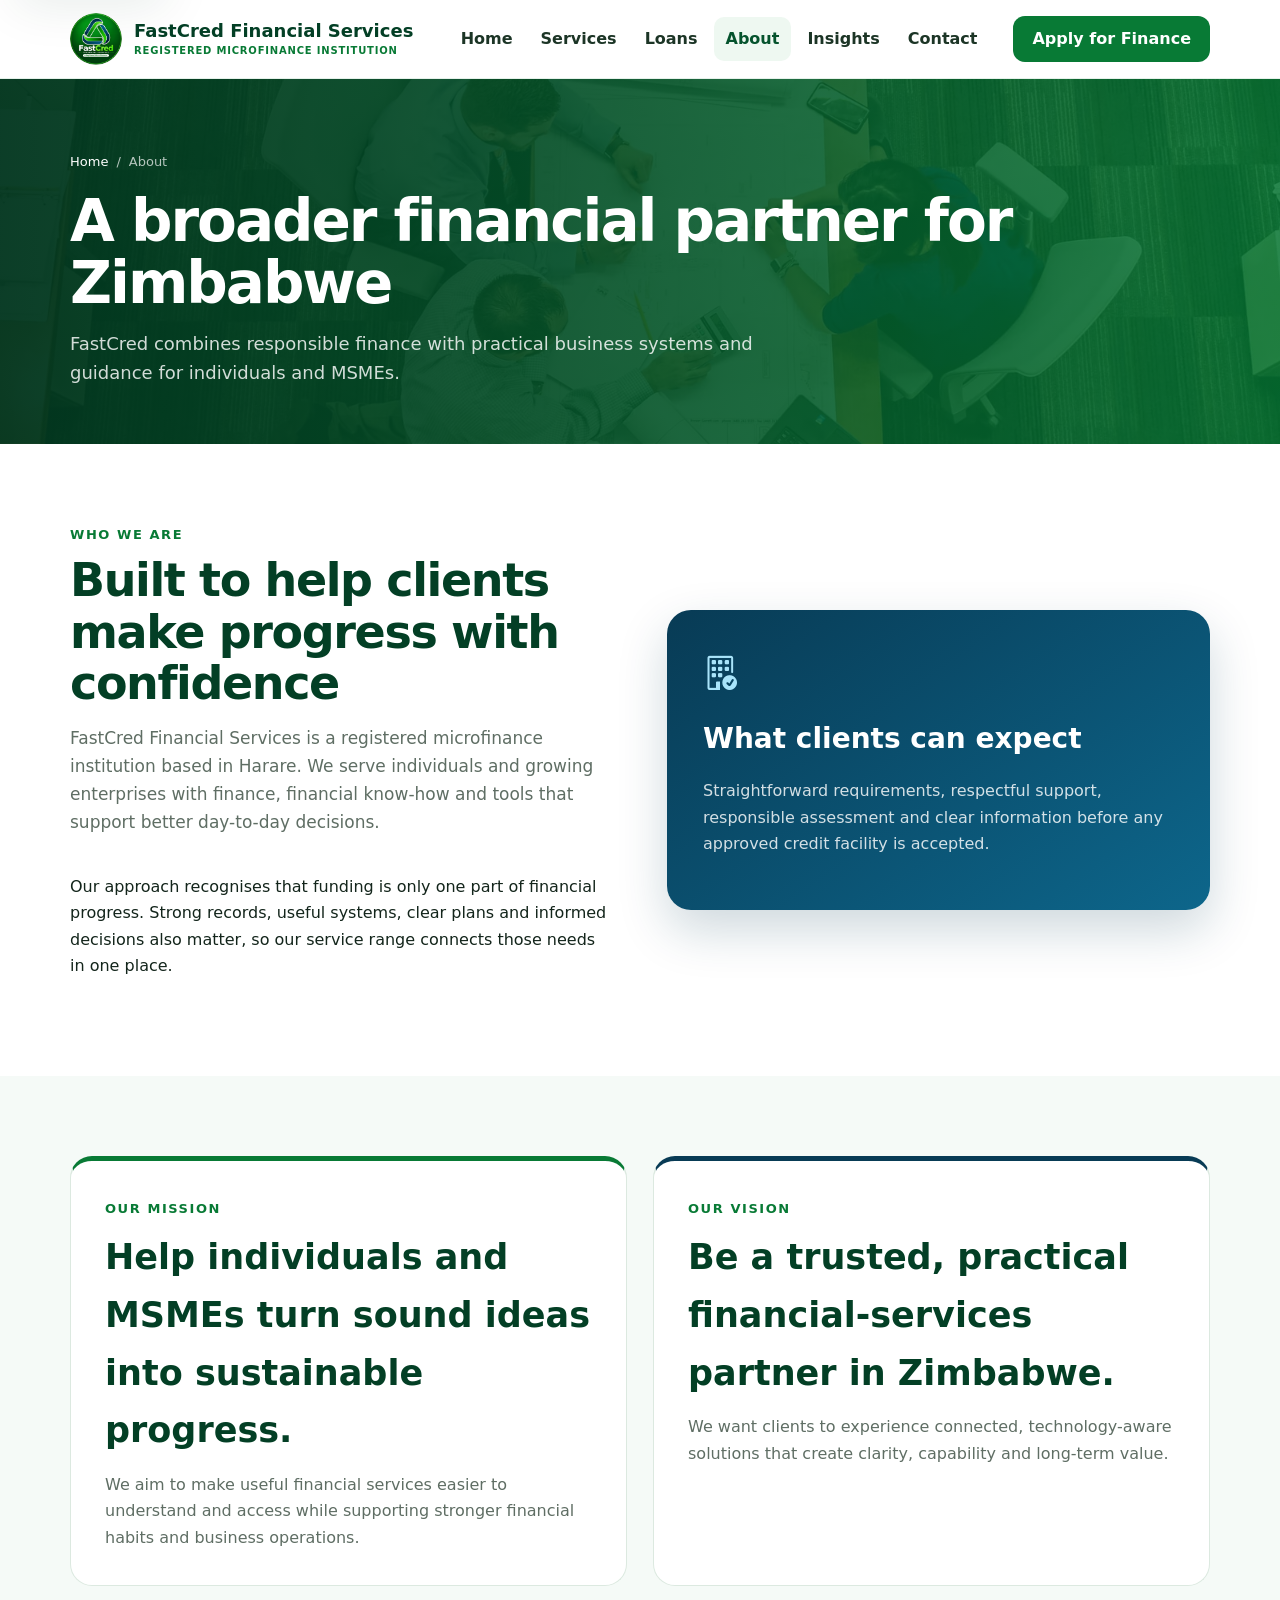
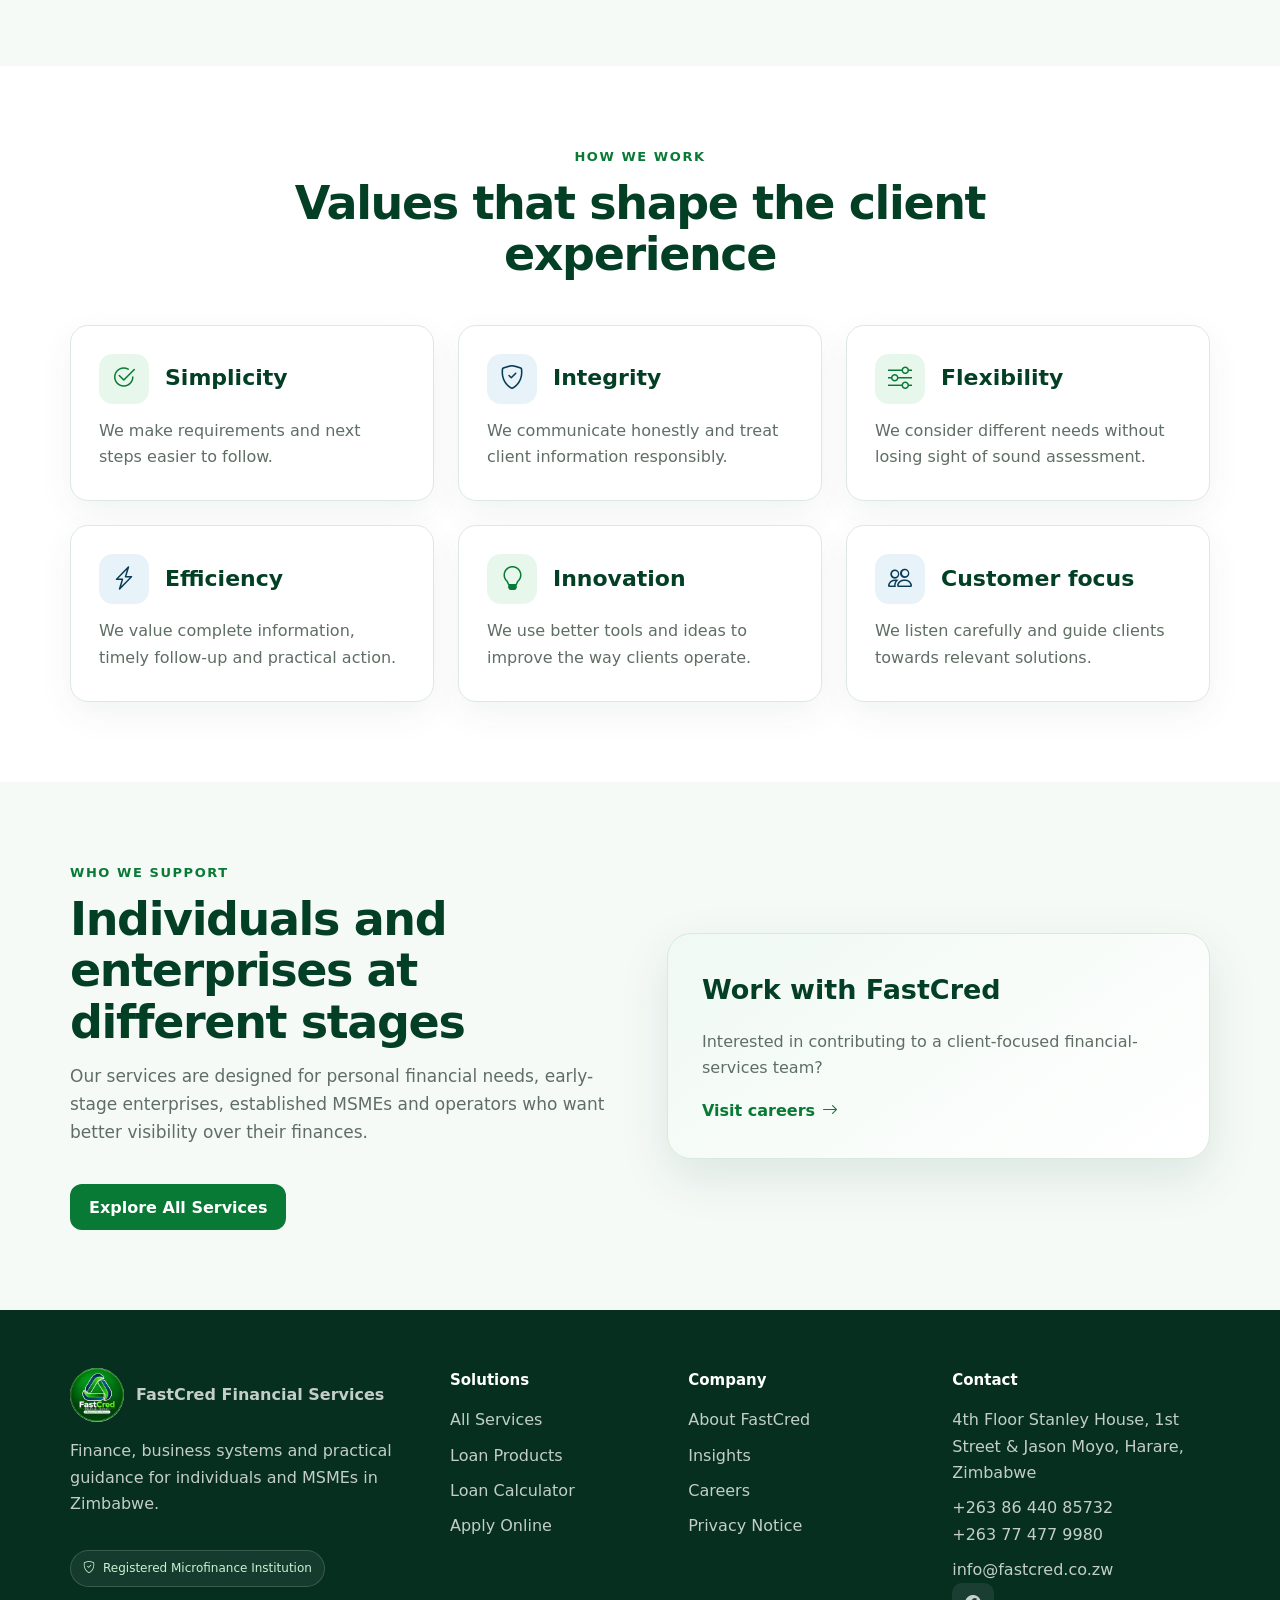
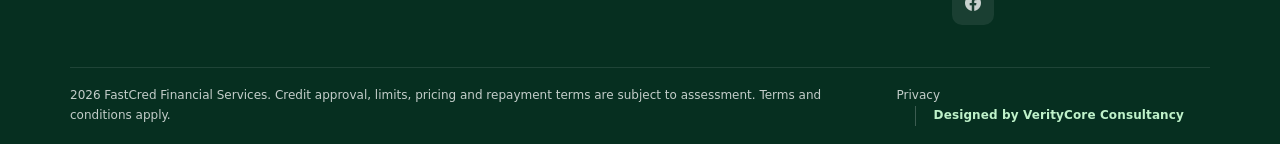
==== commit 376fcc0f: "Expand FastCred services and customer journeys" ====
--- a/about.html
+++ b/about.html
@@ -4,13 +4,17 @@
 <meta charset="utf-8"/>
 <meta content="width=device-width,initial-scale=1" name="viewport"/>
 <title>About FastCred Financial Services | Registered Microfinance Institution Harare</title>
-<meta content="Learn about FastCred Financial Services, a registered microfinance institution in Harare serving SMEs and individuals in Zimbabwe." name="description"/>
+<meta content="Learn how FastCred combines responsible finance, business systems and practical guidance for individuals and MSMEs in Zimbabwe." name="description"/>
 <link href="https://www.fastcred.co.zw/about.html" rel="canonical"/>
 <meta content="#087a35" name="theme-color"/>
-<meta content="website" property="og:type"/><meta content="About FastCred Financial Services | Registered Microfinance Institution Harare" property="og:title"/><meta content="Learn about FastCred Financial Services, a registered microfinance institution in Harare serving SMEs and individuals in Zimbabwe." property="og:description"/><meta content="https://www.fastcred.co.zw/about.html" property="og:url"/><meta content="https://www.fastcred.co.zw/assets/img/fastcred-og.webp" property="og:image"/>
-<meta content="summary_large_image" name="twitter:card"/><meta content="About FastCred Financial Services | Registered Microfinance Institution Harare" name="twitter:title"/><meta content="Learn about FastCred Financial Services, a registered microfinance institution in Harare serving SMEs and individuals in Zimbabwe." name="twitter:description"/><meta content="https://www.fastcred.co.zw/assets/img/fastcred-og.webp" name="twitter:image"/>
+<meta content="website" property="og:type"/><meta content="About FastCred Financial Services | Registered Microfinance Institution Harare" property="og:title"/><meta content="Learn how FastCred combines responsible finance, business systems and practical guidance for individuals and MSMEs in Zimbabwe." property="og:description"/><meta content="https://www.fastcred.co.zw/about.html" property="og:url"/><meta content="https://www.fastcred.co.zw/assets/img/fastcred-og.webp" property="og:image"/>
+<meta content="summary_large_image" name="twitter:card"/><meta content="About FastCred Financial Services | Registered Microfinance Institution Harare" name="twitter:title"/><meta content="Learn how FastCred combines responsible finance, business systems and practical guidance for individuals and MSMEs in Zimbabwe." name="twitter:description"/><meta content="https://www.fastcred.co.zw/assets/img/fastcred-og.webp" name="twitter:image"/>
 <link href="assets/img/favicon.png" rel="icon"/><link href="assets/img/apple-touch-icon.png" rel="apple-touch-icon"/>
 <link as="image" href="assets/img/fastcred-logo-transparent.png" rel="preload" type="image/webp"/>
 <link href="assets/vendor/bootstrap-icons/bootstrap-icons.min.css" rel="stylesheet"/>
 <link href="assets/css/fastcred.css" rel="stylesheet"/>
-<script type="application/ld+json">{"@context":"https://schema.org","@type":["FinancialService","LocalBusiness"],"name":"FastCred Financial Services","url":"https://www.fastcred.co.zw","image":"https://www.fastcred.co.zw/assets/img/fastcred-og.webp","telephone":"+263 86 440 85732 / +263 77 477 9980","email":"info@fastcred.co.zw","address":{"@type":"PostalAddress","streetAddress":"4th Floor Stanley House, 1st Street & Jason Moyo","addressLocality":"Harare","addressCountry":"ZW"},"description":"Registered Microfinance Institution in Harare, Zimbabwe offering SME and personal loans."}</script></head><body><a class="skip-link" href="#main">Skip to content</a><header class="site-header"><div class="container header-inner"><a aria-label="FastCred Financial Services home" class="brand" href="index.html"><img alt="FastCred Financial Services logo" height="52" src="assets/img/fastcred-logo-transparent.png" width="52"/><span class="brand-copy"><span class="brand-name">FastCred Financial Services</span><span class="brand-status">Registered Microfinance Institution</span></span></a><nav aria-label="Primary navigation" class="nav"><ul class="nav-list"><li><a href="index.html">Home</a></li><li><a href="loans.html">Loans</a></li><li><a aria-current="page" href="about.html">About</a></li><li><a href="index.html#faq">FAQ</a></li><li><a href="contact.html">Contact</a></li></ul></nav><a class="btn btn-primary header-cta" href="apply.html">Apply for a Loan</a><button aria-expanded="false" aria-label="Open navigation menu" class="menu-toggle" type="button"><i aria-hidden="true" class="bi bi-list"></i></button></div></header><main id="main"><section class="page-hero"><div class="container"><div class="breadcrumbs"><a href="index.html">Home</a><span>/</span><span>About</span></div><h1>About FastCred Financial Services</h1><p>FastCred Financial Services is a registered microfinance institution serving SMEs and individuals in Zimbabwe.</p></div></section><section class="section"><div class="container split"><div><div class="section-head"><div class="section-kicker">Who we serve</div><h2>Credit for businesses and individuals</h2><p>FastCred provides SME and personal loan products through an application and credit assessment process designed to make requirements and loan terms clear.</p></div><p>Our role is to assess eligible credit needs responsibly and communicate the applicable pricing, fees and repayment schedule before an approved applicant accepts a facility.</p></div><aside class="info-panel"><h3>What you can expect</h3><p>Clear application requirements, responsible credit assessment and loan terms explained before you accept an approved facility.</p><p>FastCred serves eligible SMEs and individuals from Harare, Zimbabwe.</p></aside></div></section><section class="section section-soft"><div class="container"><div class="section-head center"><div class="section-kicker">Our approach</div><h2>Clear information at every stage</h2></div><div class="cards-3"><article class="card"><span class="card-icon"><i aria-hidden="true" class="bi bi-chat-square-text"></i></span><h3>Clear communication</h3><p>Application requirements and next steps are explained without unnecessary complexity.</p></article><article class="card"><span class="card-icon"><i aria-hidden="true" class="bi bi-clipboard2-pulse"></i></span><h3>Responsible assessment</h3><p>Applications are considered against eligibility, affordability and relevant supporting information.</p></article><article class="card"><span class="card-icon"><i aria-hidden="true" class="bi bi-file-earmark-text"></i></span><h3>Documented terms</h3><p>Approved applicants receive the applicable loan terms before accepting the facility.</p></article></div></div></section><section class="section"><div class="container"><div class="cta-band"><div><h2>Talk to FastCred</h2><p>Visit us at 4th Floor Stanley House, 1st Street & Jason Moyo, Harare, Zimbabwe, or start your loan application online.</p></div><a class="btn" href="apply.html">Apply for a Loan</a></div></div></section></main><footer class="site-footer"><div class="container"><div class="footer-grid"><div><a class="footer-brand" href="index.html"><img alt="FastCred Financial Services logo" height="54" src="assets/img/fastcred-logo-transparent.png" width="54"/><strong>FastCred Financial Services</strong></a><p>Practical financing for SMEs and individuals, with a clear application process and responsible credit assessment.</p><span class="status-badge"><i aria-hidden="true" class="bi bi-shield-check"></i> Registered Microfinance Institution</span></div><div><h3>Loans</h3><ul><li><a href="sme-loans.html">SME Loans</a></li><li><a href="personal-loans.html">Personal Loans</a></li><li><a href="apply.html">Apply for a Loan</a></li><li><a href="index.html#faq">Loan FAQ</a></li></ul></div><div><h3>Company</h3><ul><li><a href="about.html">About FastCred</a></li><li><a href="contact.html">Contact</a></li><li><a href="privacy.html">Privacy Notice</a></li></ul></div><div><h3>Contact</h3><ul><li>4th Floor Stanley House, 1st Street & Jason Moyo, Harare, Zimbabwe</li><li><a href="tel:+2638644085732">+263 86 440 85732</a><br/><a href="tel:+263774779980">+263 77 477 9980</a></li><li><a href="mailto:info@fastcred.co.zw">info@fastcred.co.zw</a></li></ul><div aria-label="Social media" class="socials"><a aria-label="FastCred on Facebook" href="https://www.facebook.com/share/1ApMrbgxHn/?mibextid=wwXIfr" rel="noopener noreferrer" target="_blank"><i aria-hidden="true" class="bi bi-facebook"></i></a></div></div></div><div class="footer-bottom"><div class="disclaimer">ÃƒÆ’Ã†â€™Ãƒâ€ Ã¢â‚¬â„¢ÃƒÆ’Ã¢â‚¬Â ÃƒÂ¢Ã¢â€šÂ¬Ã¢â€žÂ¢ÃƒÆ’Ã†â€™Ãƒâ€šÃ‚Â¢ÃƒÆ’Ã‚Â¢ÃƒÂ¢Ã¢â€šÂ¬Ã…Â¡Ãƒâ€šÃ‚Â¬ÃƒÆ’Ã¢â‚¬Â¦Ãƒâ€šÃ‚Â¡ÃƒÆ’Ã†â€™Ãƒâ€ Ã¢â‚¬â„¢ÃƒÆ’Ã‚Â¢ÃƒÂ¢Ã¢â‚¬Å¡Ã‚Â¬Ãƒâ€¦Ã‚Â¡ÃƒÆ’Ã†â€™ÃƒÂ¢Ã¢â€šÂ¬Ã…Â¡ÃƒÆ’Ã¢â‚¬Å¡Ãƒâ€šÃ‚Â© <span data-year=""></span> FastCred Financial Services. Registered Microfinance Institution. Loan approval, limits, pricing and repayment terms are subject to assessment and disclosed before acceptance. Terms and conditions apply.</div><div><a href="privacy.html">Privacy</a></div></div></div></footer><script defer="" src="assets/js/fastcred.js?v=20260908"></script></body></html>+<script type="application/ld+json">{"@context":"https://schema.org","@type":["FinancialService","LocalBusiness"],"name":"FastCred Financial Services","url":"https://www.fastcred.co.zw","image":"https://www.fastcred.co.zw/assets/img/fastcred-og.webp","telephone":"+263 86 440 85732 / +263 77 477 9980","email":"info@fastcred.co.zw","address":{"@type":"PostalAddress","streetAddress":"4th Floor Stanley House, 1st Street & Jason Moyo","addressLocality":"Harare","addressCountry":"ZW"},"description":"Registered microfinance institution providing finance, business systems and practical financial support in Zimbabwe."}</script></head><body><a class="skip-link" href="#main">Skip to content</a><header class="site-header"><div class="container header-inner"><a aria-label="FastCred Financial Services home" class="brand" href="index.html"><img alt="FastCred Financial Services logo" height="52" src="assets/img/fastcred-logo-transparent.png" width="52"/><span class="brand-copy"><span class="brand-name">FastCred Financial Services</span><span class="brand-status">Registered Microfinance Institution</span></span></a><nav aria-label="Primary navigation" class="nav"><ul class="nav-list"><li><a href="index.html">Home</a></li><li><a href="services.html">Services</a></li><li><a href="loans.html">Loans</a></li><li><a aria-current="page" href="about.html">About</a></li><li><a href="insights.html">Insights</a></li><li><a href="contact.html">Contact</a></li></ul></nav><a class="btn btn-primary header-cta" href="apply.html">Apply for Finance</a><button aria-expanded="false" aria-label="Open navigation menu" class="menu-toggle" type="button"><i aria-hidden="true" class="bi bi-list"></i></button></div></header><main id="main"><section class="page-hero"><div class="container"><div class="breadcrumbs"><a href="index.html">Home</a><span>/</span><span>About</span></div><h1>A broader financial partner for Zimbabwe</h1><p>FastCred combines responsible finance with practical business systems and guidance for individuals and MSMEs.</p></div></section>
+<section class="section"><div class="container split"><div><div class="section-head"><div class="section-kicker">Who we are</div><h2>Built to help clients make progress with confidence</h2><p>FastCred Financial Services is a registered microfinance institution based in Harare. We serve individuals and growing enterprises with finance, financial know-how and tools that support better day-to-day decisions.</p></div><p>Our approach recognises that funding is only one part of financial progress. Strong records, useful systems, clear plans and informed decisions also matter, so our service range connects those needs in one place.</p></div><aside class="blue-panel"><i class="bi bi-building-check" aria-hidden="true"></i><h3>What clients can expect</h3><p>Straightforward requirements, respectful support, responsible assessment and clear information before any approved credit facility is accepted.</p></aside></div></section>
+<section class="section section-soft"><div class="container"><div class="mission-grid"><article><span class="section-kicker">Our mission</span><h2>Help individuals and MSMEs turn sound ideas into sustainable progress.</h2><p>We aim to make useful financial services easier to understand and access while supporting stronger financial habits and business operations.</p></article><article><span class="section-kicker">Our vision</span><h2>Be a trusted, practical financial-services partner in Zimbabwe.</h2><p>We want clients to experience connected, technology-aware solutions that create clarity, capability and long-term value.</p></article></div></div></section>
+<section class="section"><div class="container"><div class="section-head center"><div class="section-kicker">How we work</div><h2>Values that shape the client experience</h2></div><div class="cards-3 values-grid"><article class="card"><span class="card-icon"><i class="bi bi-check2-circle"></i></span><h3>Simplicity</h3><p>We make requirements and next steps easier to follow.</p></article><article class="card blue-card"><span class="card-icon"><i class="bi bi-shield-check"></i></span><h3>Integrity</h3><p>We communicate honestly and treat client information responsibly.</p></article><article class="card"><span class="card-icon"><i class="bi bi-sliders"></i></span><h3>Flexibility</h3><p>We consider different needs without losing sight of sound assessment.</p></article><article class="card blue-card"><span class="card-icon"><i class="bi bi-lightning-charge"></i></span><h3>Efficiency</h3><p>We value complete information, timely follow-up and practical action.</p></article><article class="card"><span class="card-icon"><i class="bi bi-lightbulb"></i></span><h3>Innovation</h3><p>We use better tools and ideas to improve the way clients operate.</p></article><article class="card blue-card"><span class="card-icon"><i class="bi bi-people"></i></span><h3>Customer focus</h3><p>We listen carefully and guide clients towards relevant solutions.</p></article></div></div></section>
+<section class="section section-soft"><div class="container split"><div><div class="section-head"><div class="section-kicker">Who we support</div><h2>Individuals and enterprises at different stages</h2><p>Our services are designed for personal financial needs, early-stage enterprises, established MSMEs and operators who want better visibility over their finances.</p></div><a class="btn btn-primary" href="services.html">Explore All Services</a></div><aside class="info-panel"><h3>Work with FastCred</h3><p>Interested in contributing to a client-focused financial-services team?</p><a class="card-link" href="careers.html">Visit careers <i class="bi bi-arrow-right"></i></a></aside></div></section></main><footer class="site-footer"><div class="container"><div class="footer-grid"><div><a class="footer-brand" href="index.html"><img alt="FastCred Financial Services logo" height="54" src="assets/img/fastcred-logo-transparent.png" width="54"/><strong>FastCred Financial Services</strong></a><p>Finance, business systems and practical guidance for individuals and MSMEs in Zimbabwe.</p><span class="status-badge"><i aria-hidden="true" class="bi bi-shield-check"></i> Registered Microfinance Institution</span></div><div><h3>Solutions</h3><ul><li><a href="services.html">All Services</a></li><li><a href="loans.html">Loan Products</a></li><li><a href="loans.html#loan-calculator">Loan Calculator</a></li><li><a href="apply.html">Apply Online</a></li></ul></div><div><h3>Company</h3><ul><li><a href="about.html">About FastCred</a></li><li><a href="insights.html">Insights</a></li><li><a href="careers.html">Careers</a></li><li><a href="privacy.html">Privacy Notice</a></li></ul></div><div><h3>Contact</h3><ul><li>4th Floor Stanley House, 1st Street &amp; Jason Moyo, Harare, Zimbabwe</li><li><a href="tel:+2638644085732">+263 86 440 85732</a><br/><a href="tel:+263774779980">+263 77 477 9980</a></li><li><a href="mailto:info@fastcred.co.zw">info@fastcred.co.zw</a></li></ul><div aria-label="Social media" class="socials"><a aria-label="FastCred on Facebook" href="https://www.facebook.com/share/1ApMrbgxHn/?mibextid=wwXIfr" rel="noopener noreferrer" target="_blank"><i aria-hidden="true" class="bi bi-facebook"></i></a></div></div></div><div class="footer-bottom"><div class="disclaimer">&copy; <span data-year></span> FastCred Financial Services. Credit approval, limits, pricing and repayment terms are subject to assessment. Terms and conditions apply.</div><div><a href="privacy.html">Privacy</a></div></div></div></footer><script defer="" src="assets/js/fastcred.js?v=20261016"></script></body></html>
--- a/assets/css/fastcred.css
+++ b/assets/css/fastcred.css
@@ -94,6 +94,21 @@
 .hero-slideshow{position:absolute;inset:0;z-index:-2;overflow:hidden;background:#174a35}
 .hero-slide{position:absolute;inset:0;background-position:center;background-size:cover;opacity:0;animation:hero-slide-cycle 12s ease-in-out infinite;transform:scale(1.03)}
 .hero-slide:nth-child(2){animation-delay:6s}
-@keyframes hero-slide-cycle{0%,45%{opacity:1;transform:scale(1)}50%,95%{opacity:0;transform:scale(1.06)}100%{opacity:1;transform:scale(1)}}
+@keyframes hero-slide-cycle{0%,13%{opacity:1;transform:scale(1)}16.7%,96%{opacity:0;transform:scale(1.06)}100%{opacity:1;transform:scale(1)}}
+.hero-slide{animation-duration:36s}
+.hero-slide:nth-child(2){animation-delay:6s}.hero-slide:nth-child(3){animation-delay:12s}.hero-slide:nth-child(4){animation-delay:18s}.hero-slide:nth-child(5){animation-delay:24s}.hero-slide:nth-child(6){animation-delay:30s}
 .hero-grid{z-index:1}
 @media(prefers-reduced-motion:reduce){.hero-slide{animation:none;opacity:0}.hero-slide:first-child{opacity:1}}
+
+/* Loan repayment calculator */
+.page-hero-cta{margin-top:26px}.calculator-section{scroll-margin-top:var(--header-h)}.calculator-shell{display:grid;grid-template-columns:minmax(0,1.08fr) minmax(340px,.92fr);max-width:1040px;margin:0 auto;border:1px solid var(--fc-line);border-radius:26px;background:#fff;box-shadow:var(--fc-shadow);overflow:hidden}.calculator-form{padding:36px}.calculator-form-head{display:flex;align-items:center;gap:15px;margin-bottom:28px}.calculator-form-head h3,.calculator-results h3{margin:0;color:var(--fc-green-deep);font-size:24px}.calculator-form-head p{margin:4px 0 0;color:var(--fc-muted);font-size:14px}.calculator-icon{width:50px;height:50px;flex:0 0 50px;display:inline-flex;align-items:center;justify-content:center;border-radius:14px;background:#e8f7ec;color:var(--fc-green);font-size:23px}.calculator-fields{display:grid;grid-template-columns:1fr 1.4fr;gap:18px}.calculator-form .btn{margin-top:24px}.calculator-error{display:none;margin-top:16px;padding:11px 13px;border-radius:10px;background:#fff3cd;color:#664d03;font-size:14px}.calculator-error.visible{display:block}.calculator-results{display:flex;flex-direction:column;padding:38px;background:linear-gradient(145deg,#063d27,#087a35);color:#fff}.calculator-results .result-label{font-size:12px;font-weight:850;text-transform:uppercase;letter-spacing:.12em;color:#9eeaae;margin-bottom:7px}.calculator-results h3{color:#fff}.primary-result{margin:28px 0 22px;padding:22px;border-radius:17px;background:rgba(255,255,255,.1);border:1px solid rgba(255,255,255,.15)}.primary-result span{display:block;color:rgba(255,255,255,.76);font-size:14px;margin-bottom:5px}.primary-result strong{display:block;font-size:clamp(30px,4vw,42px);line-height:1.1;letter-spacing:-.03em;overflow-wrap:anywhere}.result-breakdown{display:grid;gap:0;margin:0}.result-breakdown div{display:flex;align-items:center;justify-content:space-between;gap:18px;padding:13px 0;border-bottom:1px solid rgba(255,255,255,.13)}.result-breakdown dt{color:rgba(255,255,255,.72)}.result-breakdown dd{margin:0;font-weight:850;text-align:right}.calculator-note{display:flex;align-items:flex-start;gap:11px;margin-top:22px;padding:15px;border-radius:13px;background:rgba(0,0,0,.15);color:rgba(255,255,255,.82);font-size:12px}.calculator-note i{color:#9eeaae;font-size:17px;line-height:1.4}.calculator-note p{margin:0}.calculator-note strong{color:#fff}.calculator-apply{align-self:flex-start;margin-top:22px;background:#fff;color:var(--fc-green-deep)}.calculator-apply:hover{background:#eef8f1;color:var(--fc-green-deep)}
+@media(max-width:860px){.calculator-shell{grid-template-columns:1fr}.calculator-results{min-height:auto}}
+@media(max-width:640px){.page-hero-cta{width:100%}.calculator-form,.calculator-results{padding:24px}.calculator-fields{grid-template-columns:1fr}.calculator-apply{width:100%}.primary-result strong{font-size:32px}}
+
+/* Expanded FastCred service ecosystem */
+.cta-band .btn.btn-outline{background:transparent;color:#fff;border-color:rgba(255,255,255,.68)}.cta-band .btn.btn-outline:hover{background:#fff;color:var(--fc-green-deep)}
+.sr-only{position:absolute!important;width:1px!important;height:1px!important;padding:0!important;margin:-1px!important;overflow:hidden!important;clip:rect(0,0,0,0)!important;white-space:nowrap!important;border:0!important}
+.blue-card .card-icon{background:#e7f3f8;color:var(--fc-navy)}.blue-card .card-link{color:var(--fc-navy)}.service-grid .card{min-height:255px}.service-grid .card-link{align-self:end}.product-pills{display:grid;grid-template-columns:repeat(3,1fr);gap:16px}.product-pills>a{display:flex;align-items:center;gap:14px;padding:20px;border:1px solid var(--fc-line);border-radius:16px;background:#fff;color:var(--fc-ink);box-shadow:0 8px 24px rgba(3,63,37,.05);transition:.2s ease}.product-pills>a:hover{transform:translateY(-2px);border-color:#9fcdb0}.product-pills i{width:44px;height:44px;flex:0 0 44px;display:inline-flex;align-items:center;justify-content:center;border-radius:12px;background:#e8f7ec;color:var(--fc-green);font-size:20px}.product-pills strong,.product-pills small{display:block}.product-pills strong{color:var(--fc-green-deep)}.product-pills small{color:var(--fc-muted);margin-top:2px}.center-actions{display:flex;justify-content:center;flex-wrap:wrap;gap:12px;margin-top:30px}.planning-steps{display:grid;gap:18px}.planning-steps>div{display:flex;gap:16px;align-items:flex-start}.planning-steps span{width:42px;height:42px;flex:0 0 42px;display:inline-flex;align-items:center;justify-content:center;border-radius:12px;background:#e8f7ec;color:var(--fc-green);font-weight:900}.planning-steps strong{display:block;color:var(--fc-green-deep);font-size:17px}.planning-steps p{margin:3px 0 0;color:var(--fc-muted)}.blue-panel{padding:36px;border-radius:24px;background:linear-gradient(145deg,#083b55,#0d668b);color:#fff;box-shadow:0 20px 50px rgba(8,59,85,.2)}.blue-panel>i{font-size:34px;color:#a9e4fa}.blue-panel h3{font-size:28px;margin:14px 0 10px}.blue-panel p{color:rgba(255,255,255,.82)}.blue-panel .btn{margin-top:8px;background:#fff;color:var(--fc-navy)}.cta-actions{display:flex;align-items:center;flex-wrap:wrap;gap:12px}.mission-grid{display:grid;grid-template-columns:1fr 1fr;gap:26px}.mission-grid article{padding:34px;border:1px solid var(--fc-line);border-radius:22px;background:#fff}.mission-grid article:nth-child(2){border-top:5px solid var(--fc-navy)}.mission-grid article:first-child{border-top:5px solid var(--fc-green)}.mission-grid h2{font-size:clamp(25px,3vw,35px);color:var(--fc-green-deep);margin:8px 0 12px}.mission-grid p{color:var(--fc-muted);margin:0}.values-grid{grid-template-columns:repeat(3,1fr)}.solution-list{display:grid;gap:22px}.solution-list article{display:grid;grid-template-columns:78px 1fr;gap:24px;padding:34px;border:1px solid var(--fc-line);border-radius:22px;background:#fff;scroll-margin-top:calc(var(--header-h) + 20px)}.solution-list article:nth-child(even){border-left:5px solid var(--fc-navy)}.solution-list article:nth-child(odd){border-left:5px solid var(--fc-green)}.solution-icon{width:66px;height:66px;display:inline-flex;align-items:center;justify-content:center;border-radius:18px;background:#e8f7ec;color:var(--fc-green);font-size:29px}.solution-list article:nth-child(even) .solution-icon{background:#e7f3f8;color:var(--fc-navy)}.solution-list h2{margin:3px 0 10px;color:var(--fc-green-deep);font-size:29px}.solution-list p{color:var(--fc-muted)}.service-sections{display:grid;gap:24px}.service-sections article{display:grid;grid-template-columns:1.35fr .65fr;border:1px solid var(--fc-line);border-radius:24px;overflow:hidden;scroll-margin-top:calc(var(--header-h) + 20px);background:#fff}.service-copy{display:flex;gap:22px;padding:38px}.service-number{font-size:15px;font-weight:900;color:var(--fc-green);letter-spacing:.08em}.service-copy h2{margin:3px 0 12px;color:var(--fc-green-deep);font-size:31px}.service-copy p{color:var(--fc-muted);max-width:680px}.service-aside{padding:36px;background:#eef8f2;display:flex;flex-direction:column;justify-content:center}.service-sections article:nth-child(even) .service-aside{background:#e8f4f8}.service-aside>i{font-size:34px;color:var(--fc-green)}.service-sections article:nth-child(even) .service-aside>i{color:var(--fc-navy)}.service-aside ul{padding-left:20px;margin:16px 0 0;color:#405247}.service-aside li+li{margin-top:8px}.insight-grid{display:grid;grid-template-columns:1fr 1fr;gap:24px}.insight-card{padding:32px;border:1px solid var(--fc-line);border-radius:22px;background:#fff;box-shadow:0 12px 35px rgba(3,63,37,.06)}.insight-card:nth-child(even){border-top:5px solid var(--fc-navy)}.insight-card:nth-child(odd){border-top:5px solid var(--fc-green)}.insight-tag{display:inline-block;font-size:12px;font-weight:850;text-transform:uppercase;letter-spacing:.1em;color:var(--fc-green)}.insight-card h2{font-size:25px;color:var(--fc-green-deep);margin:10px 0}.insight-card p,.insight-card li{color:var(--fc-muted)}.insight-card a{display:inline-flex;gap:7px;align-items:center;font-weight:800;margin-top:8px}.newsletter-band{display:grid;grid-template-columns:1fr auto;gap:30px;align-items:center;padding:36px;border-radius:24px;background:linear-gradient(135deg,#083b55,#087a35);color:#fff}.newsletter-band h2{margin:0 0 8px;font-size:30px}.newsletter-band p{margin:0;color:rgba(255,255,255,.8)}.newsletter-form{display:grid;grid-template-columns:minmax(220px,320px) auto;gap:10px}.newsletter-form input{min-height:48px;border:0;border-radius:11px;padding:10px 13px;font:inherit}.newsletter-form .btn{background:#fff;color:var(--fc-green-deep)}.newsletter-form .form-status{grid-column:1/-1;margin:0}
+@media(max-width:1024px){.product-pills,.values-grid{grid-template-columns:repeat(2,1fr)}.service-sections article{grid-template-columns:1fr}.service-aside{min-height:auto}}
+@media(max-width:860px){.mission-grid,.insight-grid,.newsletter-band{grid-template-columns:1fr}.service-copy{padding:30px}.solution-list article{grid-template-columns:62px 1fr}.solution-icon{width:58px;height:58px}.newsletter-form{justify-self:stretch}}
+@media(max-width:640px){.product-pills,.values-grid,.newsletter-form{grid-template-columns:1fr}.solution-list article{grid-template-columns:1fr;padding:25px}.service-copy{padding:25px;gap:12px}.service-aside{padding:25px}.newsletter-band{padding:26px}.cta-actions{width:100%}.cta-actions .btn{width:100%}}
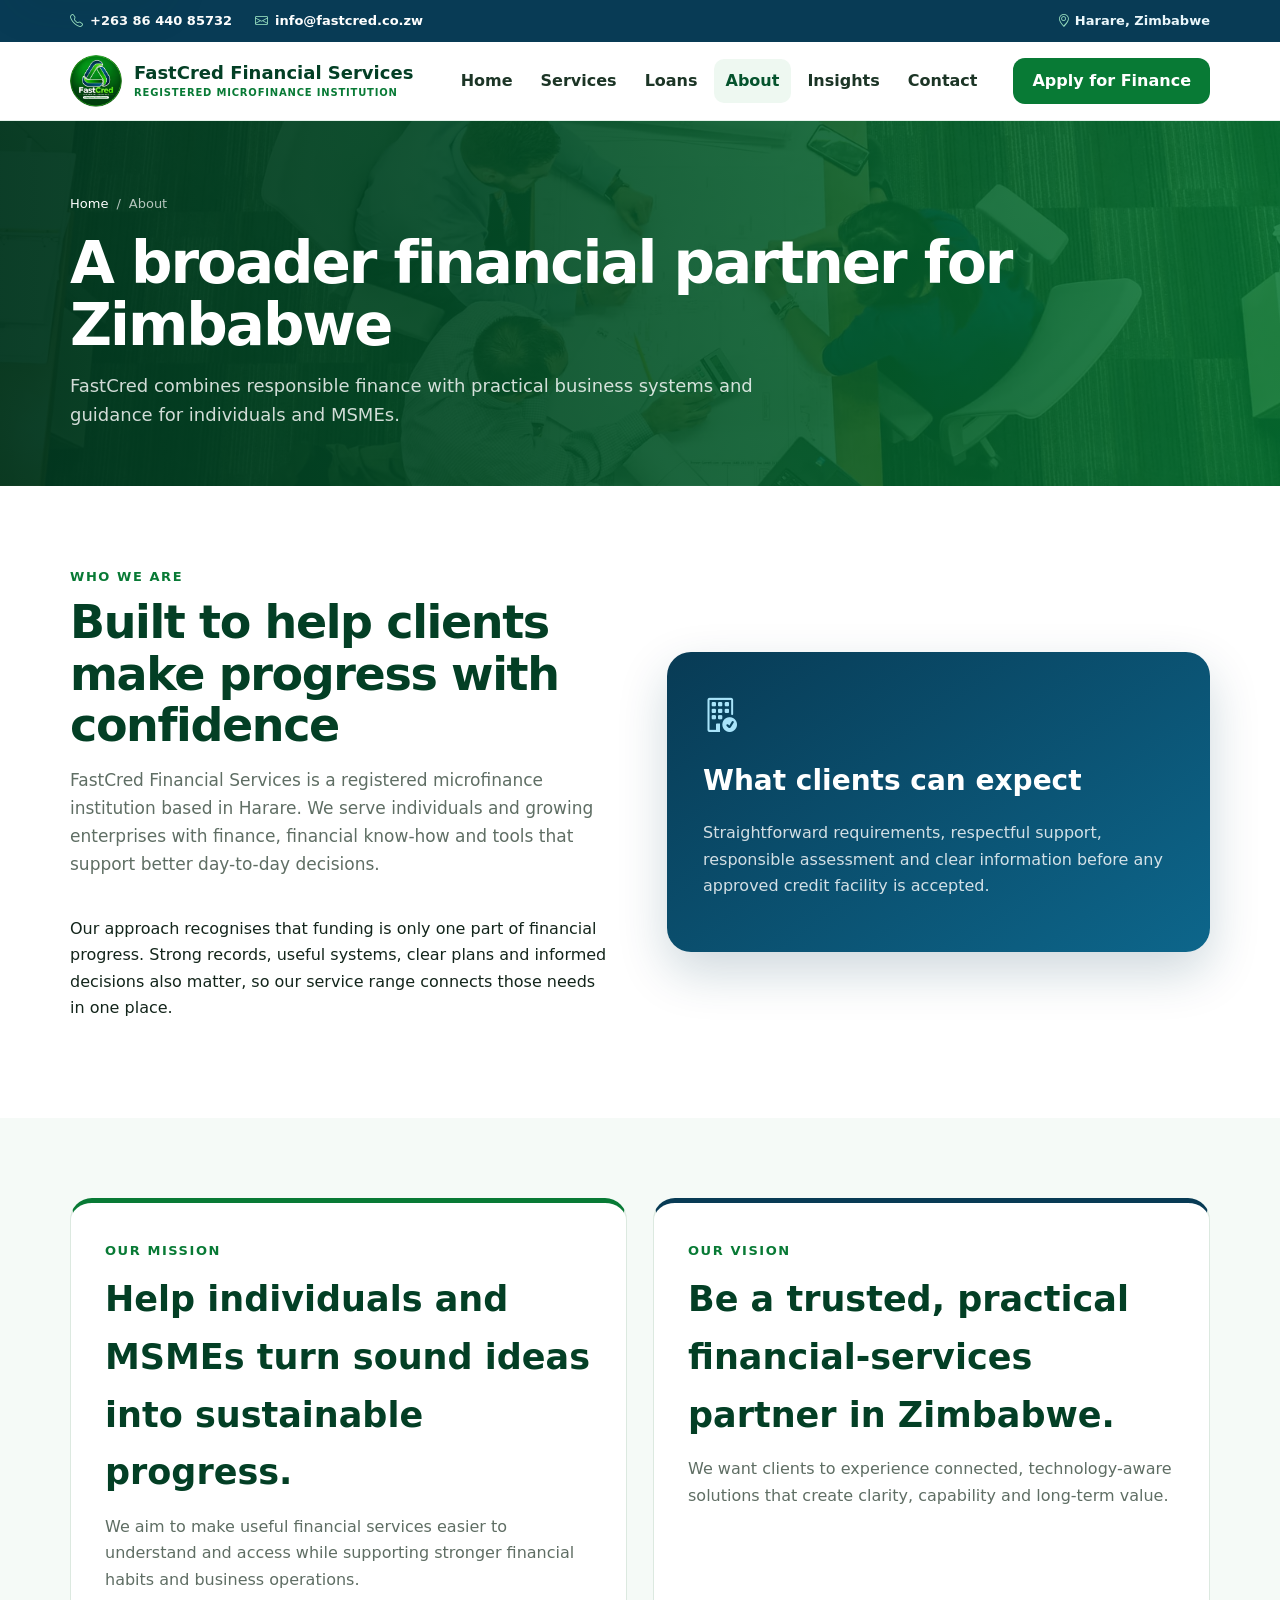
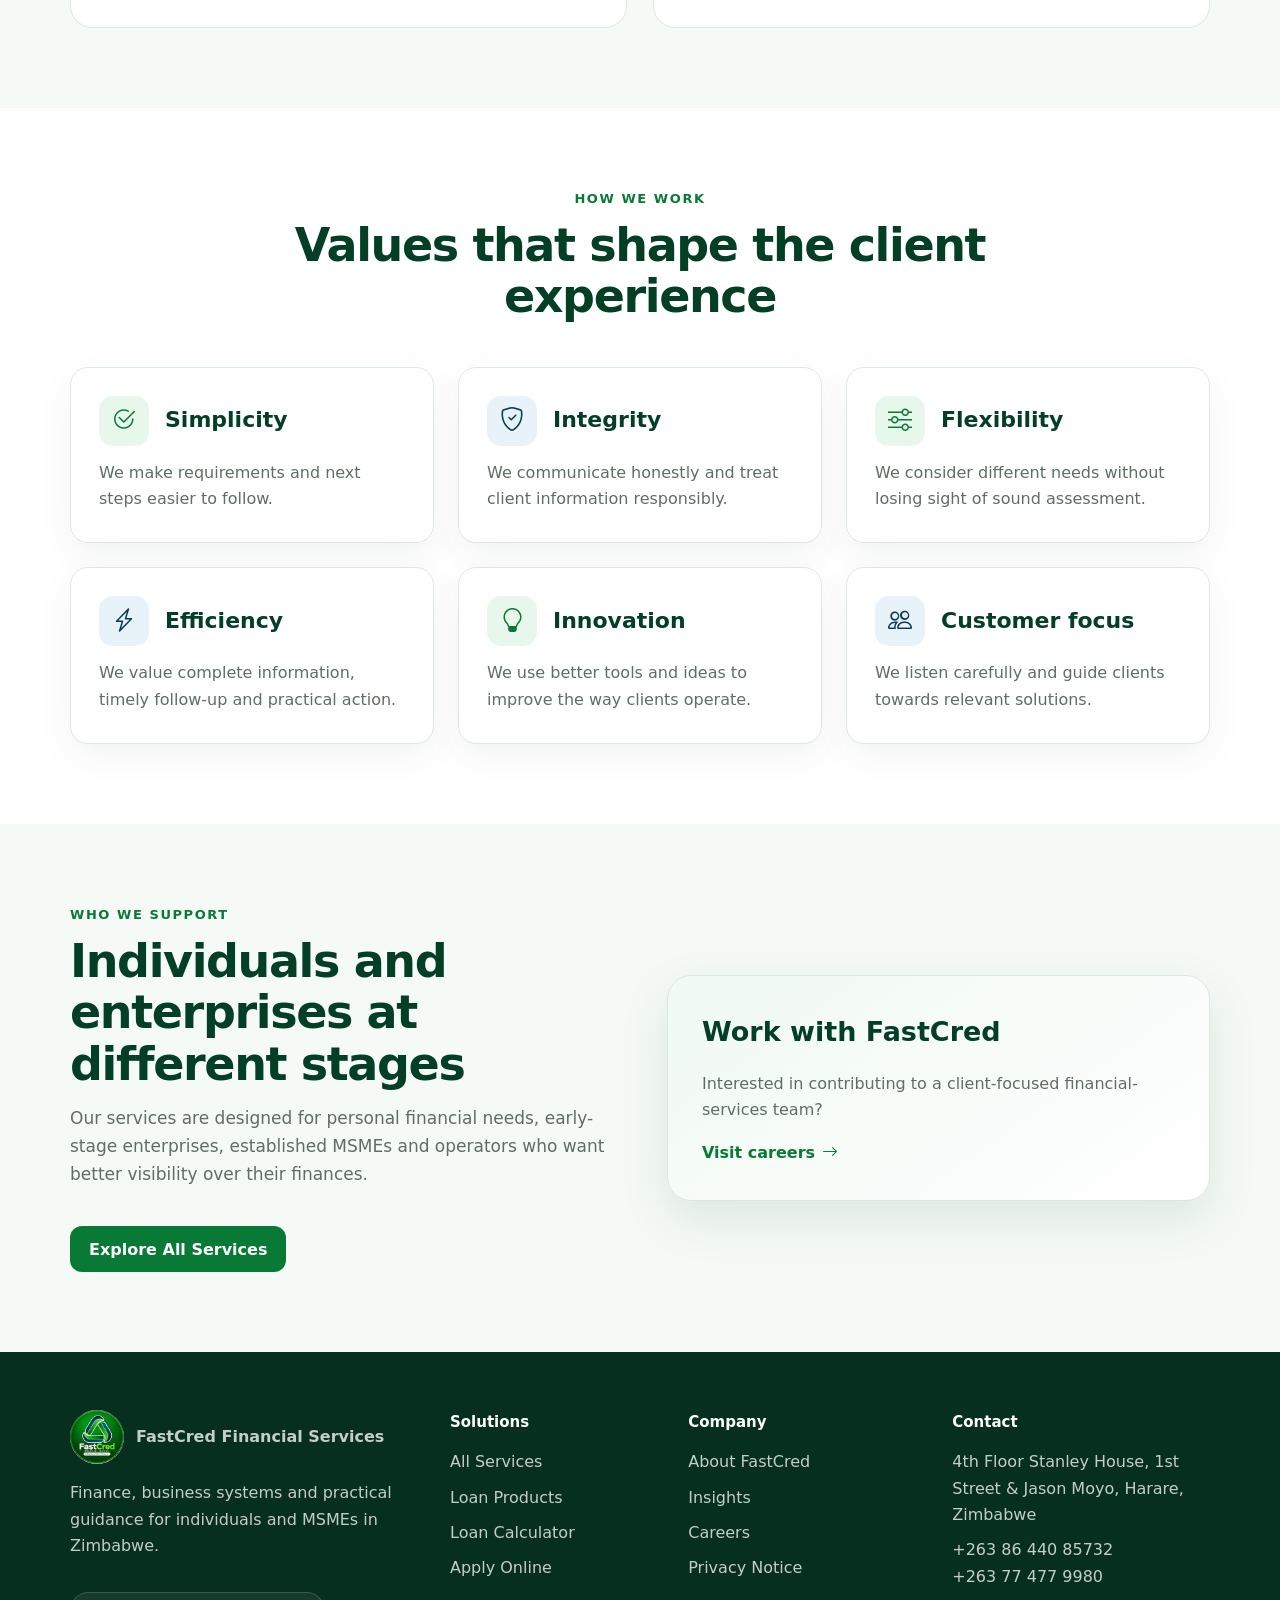
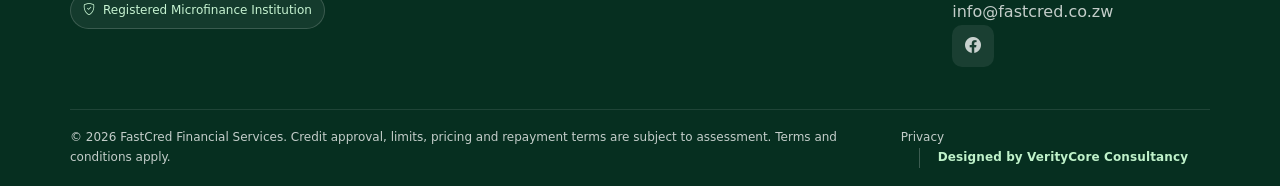
==== commit ca73992f: "Mirror QuickCred experience with FastCred calculator" ====
--- a/about.html
+++ b/about.html
@@ -13,7 +13,7 @@
 <link as="image" href="assets/img/fastcred-logo-transparent.png" rel="preload" type="image/webp"/>
 <link href="assets/vendor/bootstrap-icons/bootstrap-icons.min.css" rel="stylesheet"/>
 <link href="assets/css/fastcred.css" rel="stylesheet"/>
-<script type="application/ld+json">{"@context":"https://schema.org","@type":["FinancialService","LocalBusiness"],"name":"FastCred Financial Services","url":"https://www.fastcred.co.zw","image":"https://www.fastcred.co.zw/assets/img/fastcred-og.webp","telephone":"+263 86 440 85732 / +263 77 477 9980","email":"info@fastcred.co.zw","address":{"@type":"PostalAddress","streetAddress":"4th Floor Stanley House, 1st Street & Jason Moyo","addressLocality":"Harare","addressCountry":"ZW"},"description":"Registered microfinance institution providing finance, business systems and practical financial support in Zimbabwe."}</script></head><body><a class="skip-link" href="#main">Skip to content</a><header class="site-header"><div class="container header-inner"><a aria-label="FastCred Financial Services home" class="brand" href="index.html"><img alt="FastCred Financial Services logo" height="52" src="assets/img/fastcred-logo-transparent.png" width="52"/><span class="brand-copy"><span class="brand-name">FastCred Financial Services</span><span class="brand-status">Registered Microfinance Institution</span></span></a><nav aria-label="Primary navigation" class="nav"><ul class="nav-list"><li><a href="index.html">Home</a></li><li><a href="services.html">Services</a></li><li><a href="loans.html">Loans</a></li><li><a aria-current="page" href="about.html">About</a></li><li><a href="insights.html">Insights</a></li><li><a href="contact.html">Contact</a></li></ul></nav><a class="btn btn-primary header-cta" href="apply.html">Apply for Finance</a><button aria-expanded="false" aria-label="Open navigation menu" class="menu-toggle" type="button"><i aria-hidden="true" class="bi bi-list"></i></button></div></header><main id="main"><section class="page-hero"><div class="container"><div class="breadcrumbs"><a href="index.html">Home</a><span>/</span><span>About</span></div><h1>A broader financial partner for Zimbabwe</h1><p>FastCred combines responsible finance with practical business systems and guidance for individuals and MSMEs.</p></div></section>
+<script type="application/ld+json">{"@context":"https://schema.org","@type":["FinancialService","LocalBusiness"],"name":"FastCred Financial Services","url":"https://www.fastcred.co.zw","image":"https://www.fastcred.co.zw/assets/img/fastcred-og.webp","telephone":"+263 86 440 85732 / +263 77 477 9980","email":"info@fastcred.co.zw","address":{"@type":"PostalAddress","streetAddress":"4th Floor Stanley House, 1st Street & Jason Moyo","addressLocality":"Harare","addressCountry":"ZW"},"description":"Registered microfinance institution providing finance, business systems and practical financial support in Zimbabwe."}</script></head><body><a class="skip-link" href="#main">Skip to content</a><div class="site-topbar"><div class="container topbar-inner"><div><a href="tel:+2638644085732"><i class="bi bi-telephone" aria-hidden="true"></i> +263 86 440 85732</a><a class="topbar-email" href="mailto:info@fastcred.co.zw"><i class="bi bi-envelope" aria-hidden="true"></i> info@fastcred.co.zw</a></div><span><i class="bi bi-geo-alt" aria-hidden="true"></i> Harare, Zimbabwe</span></div></div><header class="site-header"><div class="container header-inner"><a aria-label="FastCred Financial Services home" class="brand" href="index.html"><img alt="FastCred Financial Services logo" height="52" src="assets/img/fastcred-logo-transparent.png" width="52"/><span class="brand-copy"><span class="brand-name">FastCred Financial Services</span><span class="brand-status">Registered Microfinance Institution</span></span></a><nav aria-label="Primary navigation" class="nav"><ul class="nav-list"><li><a href="index.html">Home</a></li><li><a href="services.html">Services</a></li><li><a href="loans.html">Loans</a></li><li><a aria-current="page" href="about.html">About</a></li><li><a href="insights.html">Insights</a></li><li><a href="contact.html">Contact</a></li></ul></nav><a class="btn btn-primary header-cta" href="apply.html">Apply for Finance</a><button aria-expanded="false" aria-label="Open navigation menu" class="menu-toggle" type="button"><i aria-hidden="true" class="bi bi-list"></i></button></div></header><main id="main"><section class="page-hero"><div class="container"><div class="breadcrumbs"><a href="index.html">Home</a><span>/</span><span>About</span></div><h1>A broader financial partner for Zimbabwe</h1><p>FastCred combines responsible finance with practical business systems and guidance for individuals and MSMEs.</p></div></section>
 <section class="section"><div class="container split"><div><div class="section-head"><div class="section-kicker">Who we are</div><h2>Built to help clients make progress with confidence</h2><p>FastCred Financial Services is a registered microfinance institution based in Harare. We serve individuals and growing enterprises with finance, financial know-how and tools that support better day-to-day decisions.</p></div><p>Our approach recognises that funding is only one part of financial progress. Strong records, useful systems, clear plans and informed decisions also matter, so our service range connects those needs in one place.</p></div><aside class="blue-panel"><i class="bi bi-building-check" aria-hidden="true"></i><h3>What clients can expect</h3><p>Straightforward requirements, respectful support, responsible assessment and clear information before any approved credit facility is accepted.</p></aside></div></section>
 <section class="section section-soft"><div class="container"><div class="mission-grid"><article><span class="section-kicker">Our mission</span><h2>Help individuals and MSMEs turn sound ideas into sustainable progress.</h2><p>We aim to make useful financial services easier to understand and access while supporting stronger financial habits and business operations.</p></article><article><span class="section-kicker">Our vision</span><h2>Be a trusted, practical financial-services partner in Zimbabwe.</h2><p>We want clients to experience connected, technology-aware solutions that create clarity, capability and long-term value.</p></article></div></div></section>
 <section class="section"><div class="container"><div class="section-head center"><div class="section-kicker">How we work</div><h2>Values that shape the client experience</h2></div><div class="cards-3 values-grid"><article class="card"><span class="card-icon"><i class="bi bi-check2-circle"></i></span><h3>Simplicity</h3><p>We make requirements and next steps easier to follow.</p></article><article class="card blue-card"><span class="card-icon"><i class="bi bi-shield-check"></i></span><h3>Integrity</h3><p>We communicate honestly and treat client information responsibly.</p></article><article class="card"><span class="card-icon"><i class="bi bi-sliders"></i></span><h3>Flexibility</h3><p>We consider different needs without losing sight of sound assessment.</p></article><article class="card blue-card"><span class="card-icon"><i class="bi bi-lightning-charge"></i></span><h3>Efficiency</h3><p>We value complete information, timely follow-up and practical action.</p></article><article class="card"><span class="card-icon"><i class="bi bi-lightbulb"></i></span><h3>Innovation</h3><p>We use better tools and ideas to improve the way clients operate.</p></article><article class="card blue-card"><span class="card-icon"><i class="bi bi-people"></i></span><h3>Customer focus</h3><p>We listen carefully and guide clients towards relevant solutions.</p></article></div></div></section>
--- a/assets/css/fastcred.css
+++ b/assets/css/fastcred.css
@@ -112,3 +112,11 @@
 @media(max-width:1024px){.product-pills,.values-grid{grid-template-columns:repeat(2,1fr)}.service-sections article{grid-template-columns:1fr}.service-aside{min-height:auto}}
 @media(max-width:860px){.mission-grid,.insight-grid,.newsletter-band{grid-template-columns:1fr}.service-copy{padding:30px}.solution-list article{grid-template-columns:62px 1fr}.solution-icon{width:58px;height:58px}.newsletter-form{justify-self:stretch}}
 @media(max-width:640px){.product-pills,.values-grid,.newsletter-form{grid-template-columns:1fr}.solution-list article{grid-template-columns:1fr;padding:25px}.service-copy{padding:25px;gap:12px}.service-aside{padding:25px}.newsletter-band{padding:26px}.cta-actions{width:100%}.cta-actions .btn{width:100%}}
+
+/* QuickCred-informed composition, expressed in FastCred's green and blue system. */
+.site-topbar{background:var(--fc-navy);color:#eaf7fb;font-size:13px;font-weight:650}.topbar-inner{min-height:42px;display:flex;align-items:center;justify-content:space-between;gap:22px}.topbar-inner>div{display:flex;align-items:center;gap:23px}.site-topbar a{display:inline-flex;align-items:center;gap:7px;color:#fff}.site-topbar i{color:#98dfc0}.topbar-location{font-weight:800;color:#fff}
+.hero.hero-light{position:relative;background:#f4f7fb!important;color:var(--fc-ink);padding:76px 0 0;overflow:hidden}.hero.hero-light::before,.hero.hero-light::after{content:none!important;display:none!important}.hero-showcase-grid{position:relative;display:grid;grid-template-columns:minmax(0,.92fr) minmax(520px,1.08fr);align-items:center;gap:58px}.hero-copy-light{padding-bottom:76px}.hero.hero-light .eyebrow{display:inline-flex;background:transparent;border:0;border-radius:0;padding:0;color:#176d55;box-shadow:none;text-shadow:none;letter-spacing:.12em}.hero.hero-light h1{max-width:780px;margin:21px 0 23px;color:#0b2e45;font-size:clamp(47px,5.6vw,78px);line-height:1.02;letter-spacing:-.045em;text-shadow:none}.hero.hero-light h1 span{color:var(--fc-green)}.hero.hero-light p{max-width:700px;color:#53677b;font-size:19px;line-height:1.65;text-shadow:none}.hero.hero-light .trust-row{color:#405f70;text-shadow:none}.hero.hero-light .trust-row i{color:var(--fc-green)}.hero-media-card{position:relative;align-self:end;min-height:530px}.hero-media-card>img{display:block;width:100%;height:530px;object-fit:cover;object-position:center;border-radius:42px 42px 0 0;box-shadow:0 22px 58px rgba(10,48,70,.14)}.hero-float{position:absolute;z-index:2;padding:17px 21px;border:1px solid #a9c9d7;border-radius:15px;background:#fff;box-shadow:0 16px 38px rgba(16,50,70,.14);color:#183246}.hero-float strong{display:block;font-size:17px}.hero-float span{display:block;margin-top:4px;color:#667d8e;font-size:13px}.hero-float-status{right:-10px;top:40px;min-width:215px}.hero-float-status strong{display:flex;align-items:center;gap:9px}.hero-float-status i{color:#10a95b}.hero-float-products{left:-32px;bottom:46px;min-width:245px}.hero-float-products strong{color:var(--fc-green-deep)}
+.calculator-stage{background:#f3f5fa;scroll-margin-top:calc(var(--header-h) + 10px)}.calc-experience{display:grid;grid-template-columns:minmax(230px,.72fr) minmax(0,2.28fr);gap:54px;align-items:center}.calc-intro h2{max-width:350px;margin:15px 0 22px;color:#10283e;font-size:clamp(38px,4.5vw,59px);line-height:1.06;letter-spacing:-.04em}.calc-intro>p{max-width:390px;color:#65798e;font-size:18px;line-height:1.7}.calc-intro-note{display:flex;gap:10px;align-items:flex-start;margin-top:26px;color:#426357;font-size:14px}.calc-intro-note i{color:var(--fc-green);font-size:18px}.qc-calculator{display:grid;grid-template-columns:minmax(0,1.05fr) minmax(330px,.95fr);overflow:hidden;border:1px solid #b9cddd;border-radius:30px;background:#fff;box-shadow:0 23px 55px rgba(13,47,69,.1)}.qc-calc-inputs{display:grid;align-content:start;gap:28px;padding:38px 40px}.qc-calc-inputs .field{margin:0}.qc-calc-inputs label,.qc-control .field-label{display:block;margin-bottom:10px;color:#173146;font-size:16px;font-weight:850}.qc-calc-inputs select{min-height:58px;border:2px solid #cfdae5;border-radius:14px;background-color:#fff;color:#1d3448;font-size:17px}.qc-control{min-width:0}.qc-stepper{display:grid;grid-template-columns:58px minmax(0,1fr) 58px;gap:10px}.qc-stepper>button{min-height:58px;border:2px solid #d6e0e9;border-radius:14px;background:#fff;color:var(--fc-navy);font:900 25px/1 inherit;cursor:pointer;transition:.2s ease}.qc-stepper>button:hover{border-color:var(--fc-green);background:#eff9f2}.qc-stepper>button:disabled{cursor:not-allowed;opacity:.45}.qc-number{display:flex!important;align-items:center;justify-content:space-between;gap:7px;min-width:0;min-height:58px;margin:0!important;padding:0 16px;border:2px solid #d6e0e9;border-radius:14px;color:#63778a!important;font-size:15px!important}.qc-number input{width:100%;min-width:0;border:0;outline:0;background:transparent;color:#122a3d;font:850 23px/1 inherit;-moz-appearance:textfield}.qc-number input::-webkit-outer-spin-button,.qc-number input::-webkit-inner-spin-button{-webkit-appearance:none;margin:0}.qc-number span:last-child{white-space:nowrap}.qc-range{--pct:0%;width:100%;height:8px;margin:25px 0 8px;border:0;border-radius:999px;appearance:none;background:linear-gradient(90deg,var(--fc-green) 0 var(--pct),#dfe5ec var(--pct) 100%);cursor:pointer}.qc-range::-webkit-slider-thumb{width:25px;height:25px;border:6px solid var(--fc-green);border-radius:50%;appearance:none;background:#fff;box-shadow:0 3px 9px rgba(0,120,63,.26)}.qc-range::-moz-range-thumb{width:14px;height:14px;border:6px solid var(--fc-green);border-radius:50%;background:#fff;box-shadow:0 3px 9px rgba(0,120,63,.26)}.qc-range:disabled{cursor:not-allowed;opacity:.48}.qc-range-hints{display:flex;justify-content:space-between;color:#718498;font-size:13px}.qc-product-note,.qc-fixed-note{margin:10px 0 0;color:#61788b;font-size:12px;line-height:1.55}.qc-calc-result{display:flex;flex-direction:column;min-width:0;padding:39px 38px;background:radial-gradient(circle at 100% 0,rgba(32,159,116,.36),transparent 38%),linear-gradient(150deg,#0c6d89,#082f53 72%);color:#fff}.qc-result-kicker{color:#c0dce8;font-size:13px;font-weight:850;letter-spacing:.11em;text-transform:uppercase}.qc-installment{display:block;margin-top:18px;font-size:clamp(45px,5vw,67px);line-height:1;letter-spacing:-.045em}.qc-per{margin:10px 0 24px;color:#d1e5ed;font-weight:750}.qc-composition{display:flex;width:100%;height:9px;margin:1px 0 10px;overflow:hidden;border-radius:999px;background:rgba(255,255,255,.2)}.qc-composition span{display:block;min-width:0}.qc-principal-bar{background:#fff}.qc-interest-bar{background:#87e197}.qc-fee-bar{background:#8fc5e5}.qc-legend{display:flex;flex-wrap:wrap;gap:15px;margin:0 0 22px;padding:0;list-style:none;color:#d2e3ea;font-size:12px}.qc-legend li{display:flex;align-items:center;gap:6px}.qc-legend i{width:11px;height:11px;border-radius:3px}.qc-principal-key{background:#fff}.qc-interest-key{background:#87e197}.qc-fee-key{background:#8fc5e5}.qc-calc-result dl{margin:0}.qc-calc-result dl>div{display:flex;align-items:center;justify-content:space-between;gap:18px;padding:13px 0;border-bottom:1px solid rgba(255,255,255,.2)}.qc-calc-result dt{color:#c9dce5}.qc-calc-result dd{margin:0;color:#fff;font-weight:850;text-align:right}.qc-calc-result .qc-total-row{margin-top:5px;border-top:1px solid rgba(255,255,255,.42);border-bottom:0;font-size:18px}.qc-total-row dt{color:#fff;font-weight:850}.qc-total-row dd{font-size:22px}.qc-apply{width:100%;margin-top:22px;border-color:#fff;background:#fff;color:#0b4260}.qc-apply:hover{border-color:#dff6e6;background:#dff6e6;color:#07364f}.qc-disclaimer{margin:13px 0 0;color:#bcd3de;font-size:10px;line-height:1.5}
+@media(max-width:1100px){.hero-showcase-grid{grid-template-columns:.95fr 1.05fr;gap:34px}.hero-media-card,.hero-media-card>img{min-height:470px;height:470px}.calc-experience{grid-template-columns:1fr;gap:30px}.calc-intro{max-width:720px}.calc-intro h2{max-width:none}.qc-calculator{max-width:920px}.hero-float-status{right:10px}}
+@media(max-width:860px){.site-topbar{display:none}.hero.hero-light{padding-top:55px}.hero-showcase-grid{grid-template-columns:1fr}.hero-copy-light{padding-bottom:10px}.hero-media-card{width:calc(100% - 25px);margin-left:auto}.hero-media-card,.hero-media-card>img{height:440px;min-height:440px}.hero-float-products{left:-18px}.qc-calculator{grid-template-columns:1fr}.qc-calc-result{min-height:auto}}
+@media(max-width:640px){.brand{min-width:auto}.hero.hero-light h1{font-size:45px}.hero.hero-light p{font-size:17px}.hero-media-card{width:100%;min-height:360px;height:360px}.hero-media-card>img{min-height:360px;height:360px;border-radius:25px 25px 0 0}.hero-float{padding:13px 15px}.hero-float-status{right:8px;top:20px;min-width:190px}.hero-float-products{left:8px;bottom:20px;min-width:210px}.calc-experience{gap:24px}.calc-intro h2{font-size:40px}.qc-calculator{border-radius:20px}.qc-calc-inputs,.qc-calc-result{padding:26px 21px}.qc-stepper{grid-template-columns:48px minmax(0,1fr) 48px}.qc-stepper>button,.qc-number{min-height:54px}.qc-number input{font-size:20px}.qc-installment{font-size:45px}}
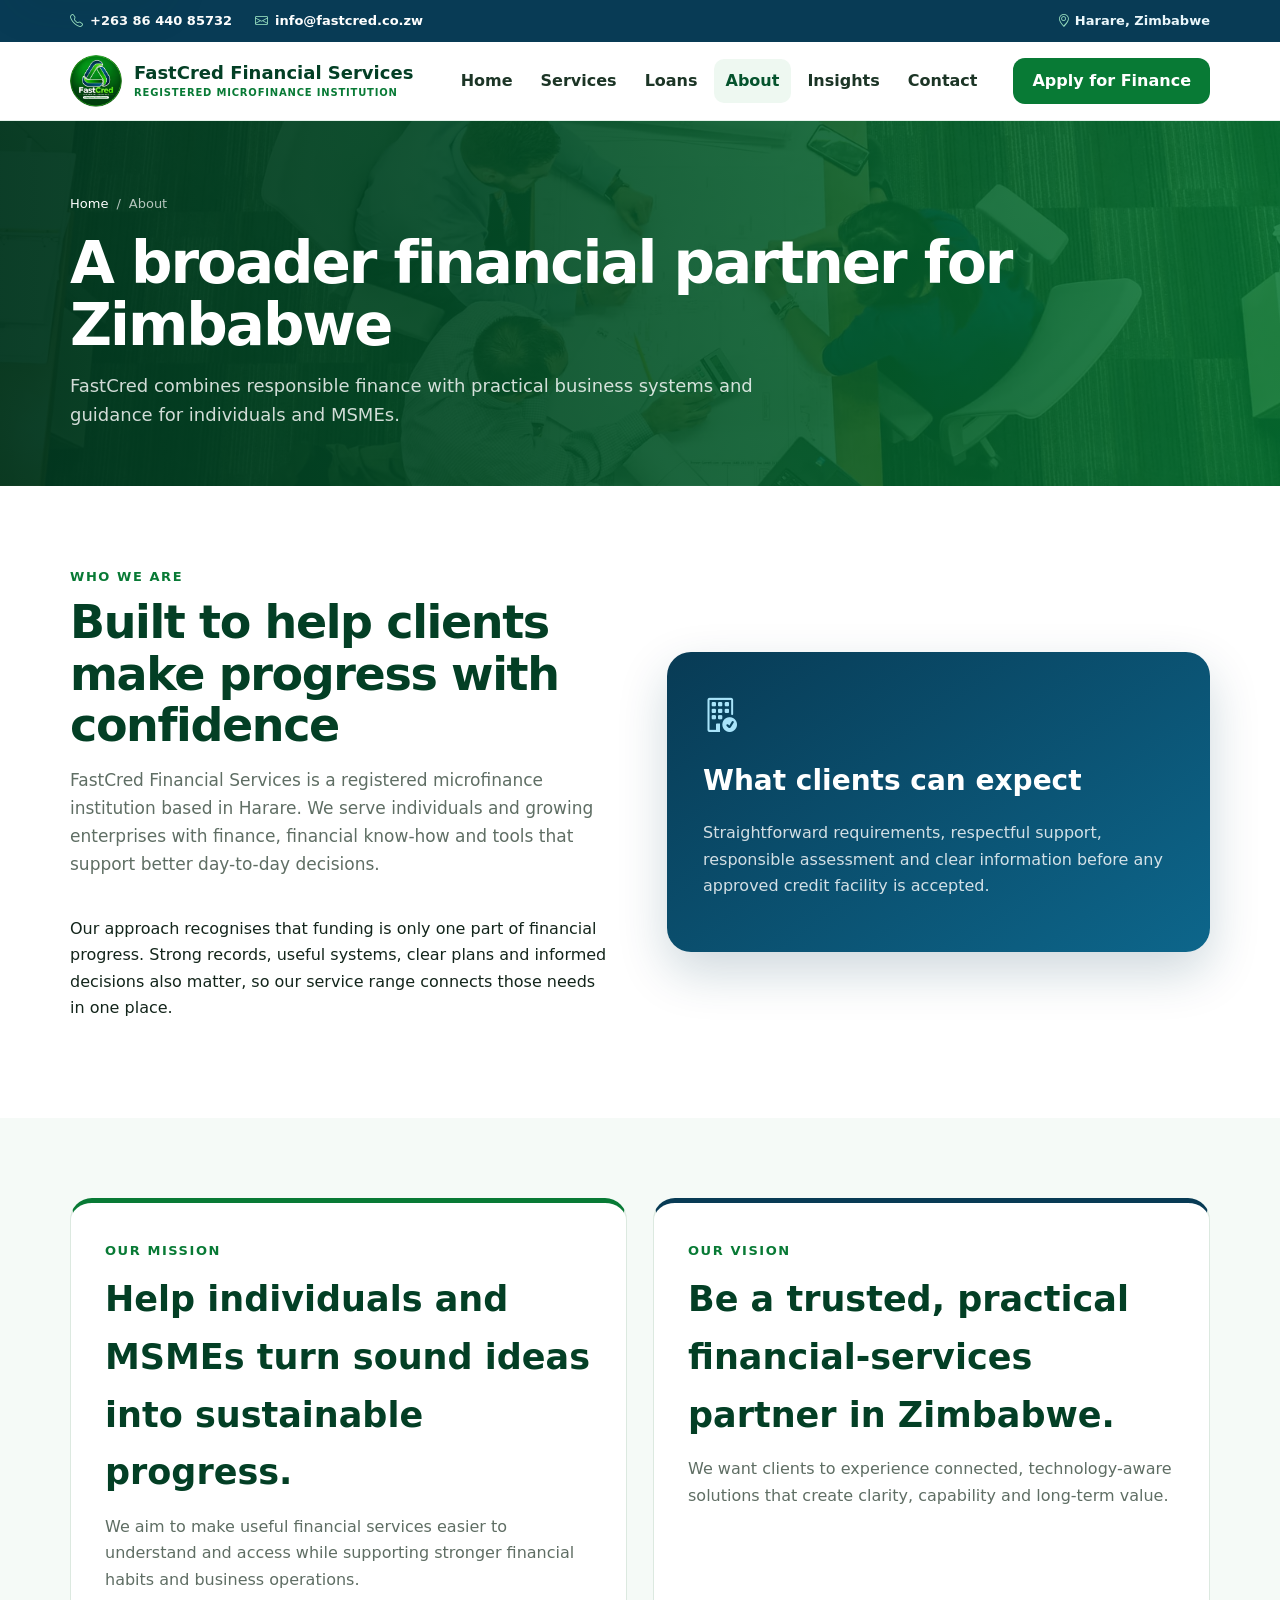
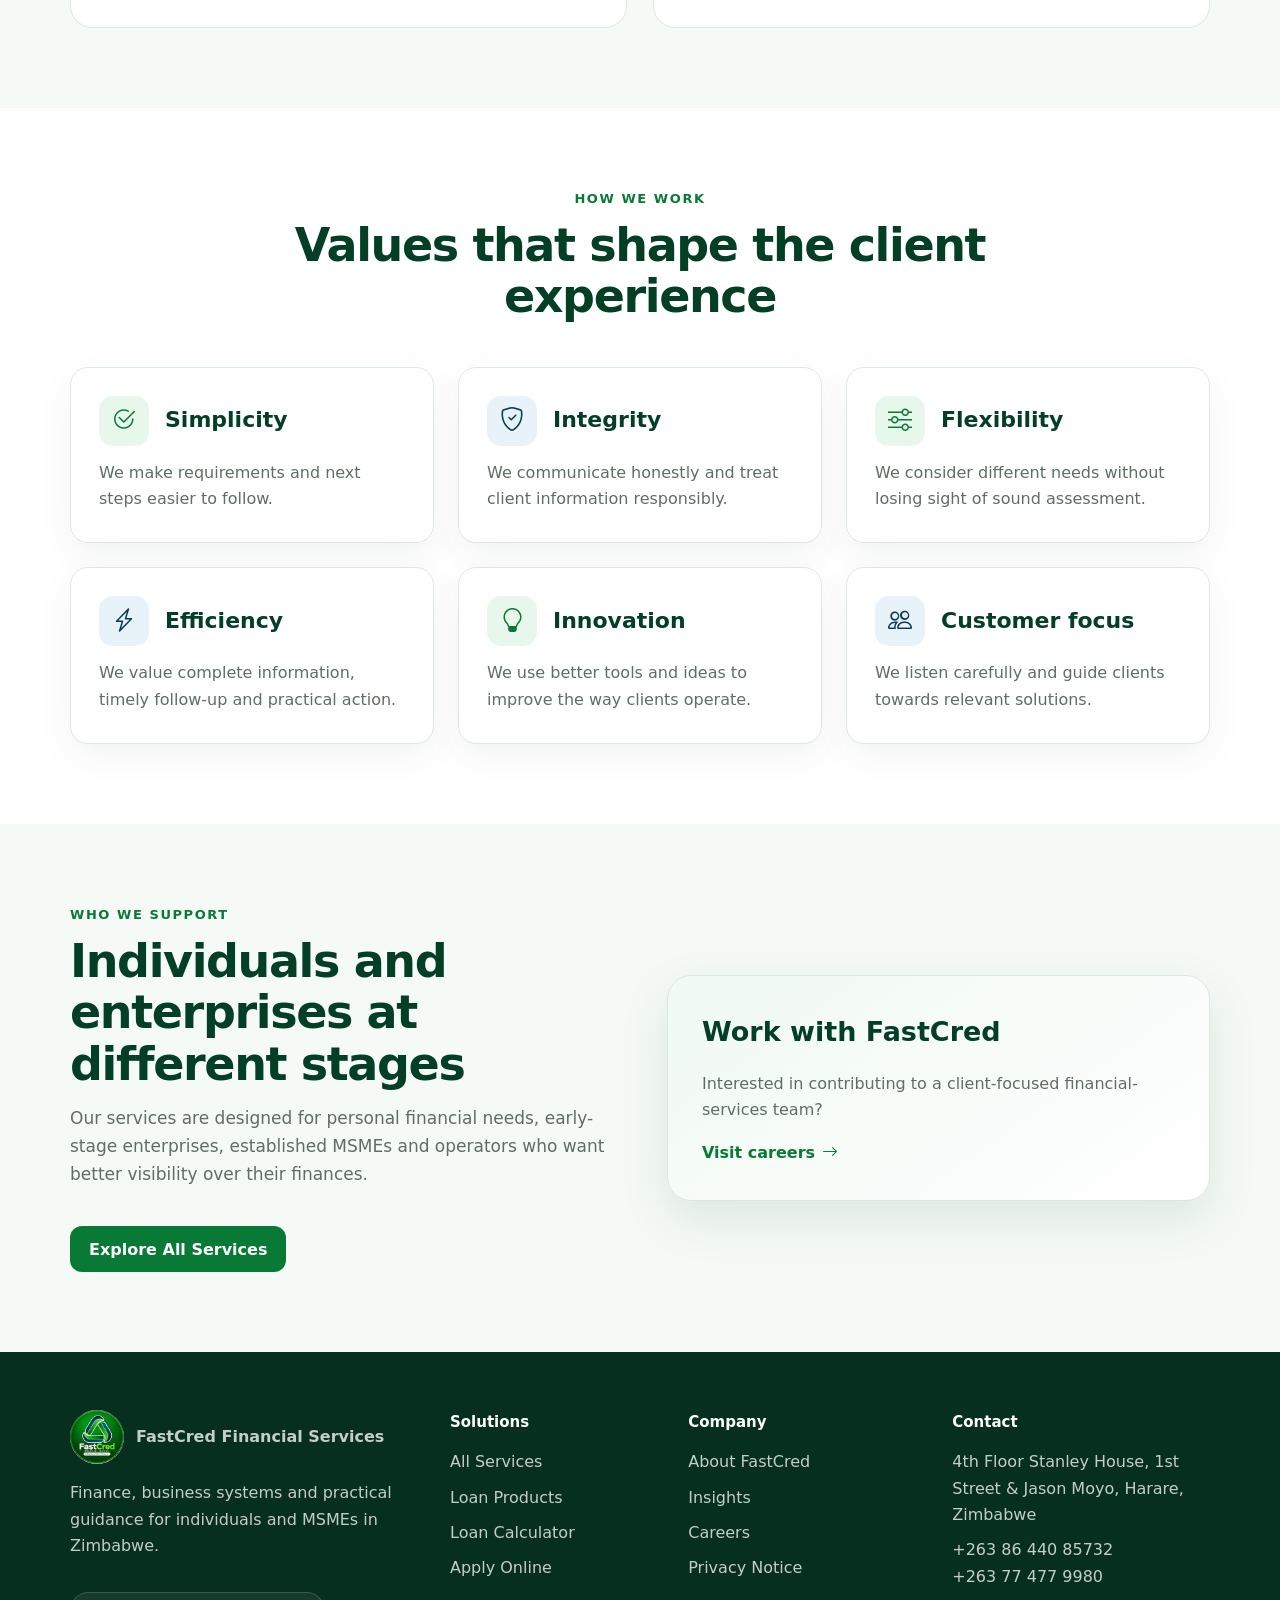
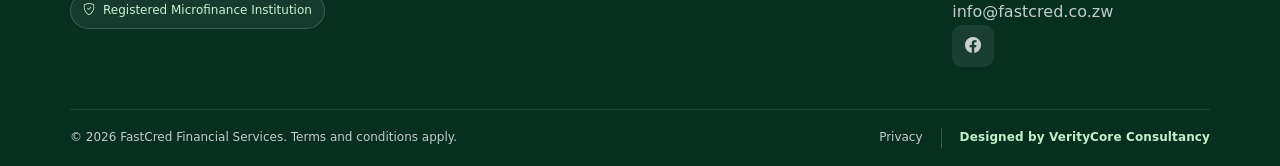
==== commit 3af90577: "Remove footer credit assessment notice" ====
--- a/about.html
+++ b/about.html
@@ -17,4 +17,4 @@
 <section class="section"><div class="container split"><div><div class="section-head"><div class="section-kicker">Who we are</div><h2>Built to help clients make progress with confidence</h2><p>FastCred Financial Services is a registered microfinance institution based in Harare. We serve individuals and growing enterprises with finance, financial know-how and tools that support better day-to-day decisions.</p></div><p>Our approach recognises that funding is only one part of financial progress. Strong records, useful systems, clear plans and informed decisions also matter, so our service range connects those needs in one place.</p></div><aside class="blue-panel"><i class="bi bi-building-check" aria-hidden="true"></i><h3>What clients can expect</h3><p>Straightforward requirements, respectful support, responsible assessment and clear information before any approved credit facility is accepted.</p></aside></div></section>
 <section class="section section-soft"><div class="container"><div class="mission-grid"><article><span class="section-kicker">Our mission</span><h2>Help individuals and MSMEs turn sound ideas into sustainable progress.</h2><p>We aim to make useful financial services easier to understand and access while supporting stronger financial habits and business operations.</p></article><article><span class="section-kicker">Our vision</span><h2>Be a trusted, practical financial-services partner in Zimbabwe.</h2><p>We want clients to experience connected, technology-aware solutions that create clarity, capability and long-term value.</p></article></div></div></section>
 <section class="section"><div class="container"><div class="section-head center"><div class="section-kicker">How we work</div><h2>Values that shape the client experience</h2></div><div class="cards-3 values-grid"><article class="card"><span class="card-icon"><i class="bi bi-check2-circle"></i></span><h3>Simplicity</h3><p>We make requirements and next steps easier to follow.</p></article><article class="card blue-card"><span class="card-icon"><i class="bi bi-shield-check"></i></span><h3>Integrity</h3><p>We communicate honestly and treat client information responsibly.</p></article><article class="card"><span class="card-icon"><i class="bi bi-sliders"></i></span><h3>Flexibility</h3><p>We consider different needs without losing sight of sound assessment.</p></article><article class="card blue-card"><span class="card-icon"><i class="bi bi-lightning-charge"></i></span><h3>Efficiency</h3><p>We value complete information, timely follow-up and practical action.</p></article><article class="card"><span class="card-icon"><i class="bi bi-lightbulb"></i></span><h3>Innovation</h3><p>We use better tools and ideas to improve the way clients operate.</p></article><article class="card blue-card"><span class="card-icon"><i class="bi bi-people"></i></span><h3>Customer focus</h3><p>We listen carefully and guide clients towards relevant solutions.</p></article></div></div></section>
-<section class="section section-soft"><div class="container split"><div><div class="section-head"><div class="section-kicker">Who we support</div><h2>Individuals and enterprises at different stages</h2><p>Our services are designed for personal financial needs, early-stage enterprises, established MSMEs and operators who want better visibility over their finances.</p></div><a class="btn btn-primary" href="services.html">Explore All Services</a></div><aside class="info-panel"><h3>Work with FastCred</h3><p>Interested in contributing to a client-focused financial-services team?</p><a class="card-link" href="careers.html">Visit careers <i class="bi bi-arrow-right"></i></a></aside></div></section></main><footer class="site-footer"><div class="container"><div class="footer-grid"><div><a class="footer-brand" href="index.html"><img alt="FastCred Financial Services logo" height="54" src="assets/img/fastcred-logo-transparent.png" width="54"/><strong>FastCred Financial Services</strong></a><p>Finance, business systems and practical guidance for individuals and MSMEs in Zimbabwe.</p><span class="status-badge"><i aria-hidden="true" class="bi bi-shield-check"></i> Registered Microfinance Institution</span></div><div><h3>Solutions</h3><ul><li><a href="services.html">All Services</a></li><li><a href="loans.html">Loan Products</a></li><li><a href="loans.html#loan-calculator">Loan Calculator</a></li><li><a href="apply.html">Apply Online</a></li></ul></div><div><h3>Company</h3><ul><li><a href="about.html">About FastCred</a></li><li><a href="insights.html">Insights</a></li><li><a href="careers.html">Careers</a></li><li><a href="privacy.html">Privacy Notice</a></li></ul></div><div><h3>Contact</h3><ul><li>4th Floor Stanley House, 1st Street &amp; Jason Moyo, Harare, Zimbabwe</li><li><a href="tel:+2638644085732">+263 86 440 85732</a><br/><a href="tel:+263774779980">+263 77 477 9980</a></li><li><a href="mailto:info@fastcred.co.zw">info@fastcred.co.zw</a></li></ul><div aria-label="Social media" class="socials"><a aria-label="FastCred on Facebook" href="https://www.facebook.com/share/1ApMrbgxHn/?mibextid=wwXIfr" rel="noopener noreferrer" target="_blank"><i aria-hidden="true" class="bi bi-facebook"></i></a></div></div></div><div class="footer-bottom"><div class="disclaimer">&copy; <span data-year></span> FastCred Financial Services. Credit approval, limits, pricing and repayment terms are subject to assessment. Terms and conditions apply.</div><div><a href="privacy.html">Privacy</a></div></div></div></footer><script defer="" src="assets/js/fastcred.js?v=20261016"></script></body></html>
+<section class="section section-soft"><div class="container split"><div><div class="section-head"><div class="section-kicker">Who we support</div><h2>Individuals and enterprises at different stages</h2><p>Our services are designed for personal financial needs, early-stage enterprises, established MSMEs and operators who want better visibility over their finances.</p></div><a class="btn btn-primary" href="services.html">Explore All Services</a></div><aside class="info-panel"><h3>Work with FastCred</h3><p>Interested in contributing to a client-focused financial-services team?</p><a class="card-link" href="careers.html">Visit careers <i class="bi bi-arrow-right"></i></a></aside></div></section></main><footer class="site-footer"><div class="container"><div class="footer-grid"><div><a class="footer-brand" href="index.html"><img alt="FastCred Financial Services logo" height="54" src="assets/img/fastcred-logo-transparent.png" width="54"/><strong>FastCred Financial Services</strong></a><p>Finance, business systems and practical guidance for individuals and MSMEs in Zimbabwe.</p><span class="status-badge"><i aria-hidden="true" class="bi bi-shield-check"></i> Registered Microfinance Institution</span></div><div><h3>Solutions</h3><ul><li><a href="services.html">All Services</a></li><li><a href="loans.html">Loan Products</a></li><li><a href="loans.html#loan-calculator">Loan Calculator</a></li><li><a href="apply.html">Apply Online</a></li></ul></div><div><h3>Company</h3><ul><li><a href="about.html">About FastCred</a></li><li><a href="insights.html">Insights</a></li><li><a href="careers.html">Careers</a></li><li><a href="privacy.html">Privacy Notice</a></li></ul></div><div><h3>Contact</h3><ul><li>4th Floor Stanley House, 1st Street &amp; Jason Moyo, Harare, Zimbabwe</li><li><a href="tel:+2638644085732">+263 86 440 85732</a><br/><a href="tel:+263774779980">+263 77 477 9980</a></li><li><a href="mailto:info@fastcred.co.zw">info@fastcred.co.zw</a></li></ul><div aria-label="Social media" class="socials"><a aria-label="FastCred on Facebook" href="https://www.facebook.com/share/1ApMrbgxHn/?mibextid=wwXIfr" rel="noopener noreferrer" target="_blank"><i aria-hidden="true" class="bi bi-facebook"></i></a></div></div></div><div class="footer-bottom"><div class="disclaimer">&copy; <span data-year></span> FastCred Financial Services. Terms and conditions apply.</div><div><a href="privacy.html">Privacy</a></div></div></div></footer><script defer="" src="assets/js/fastcred.js?v=20261016"></script></body></html>
